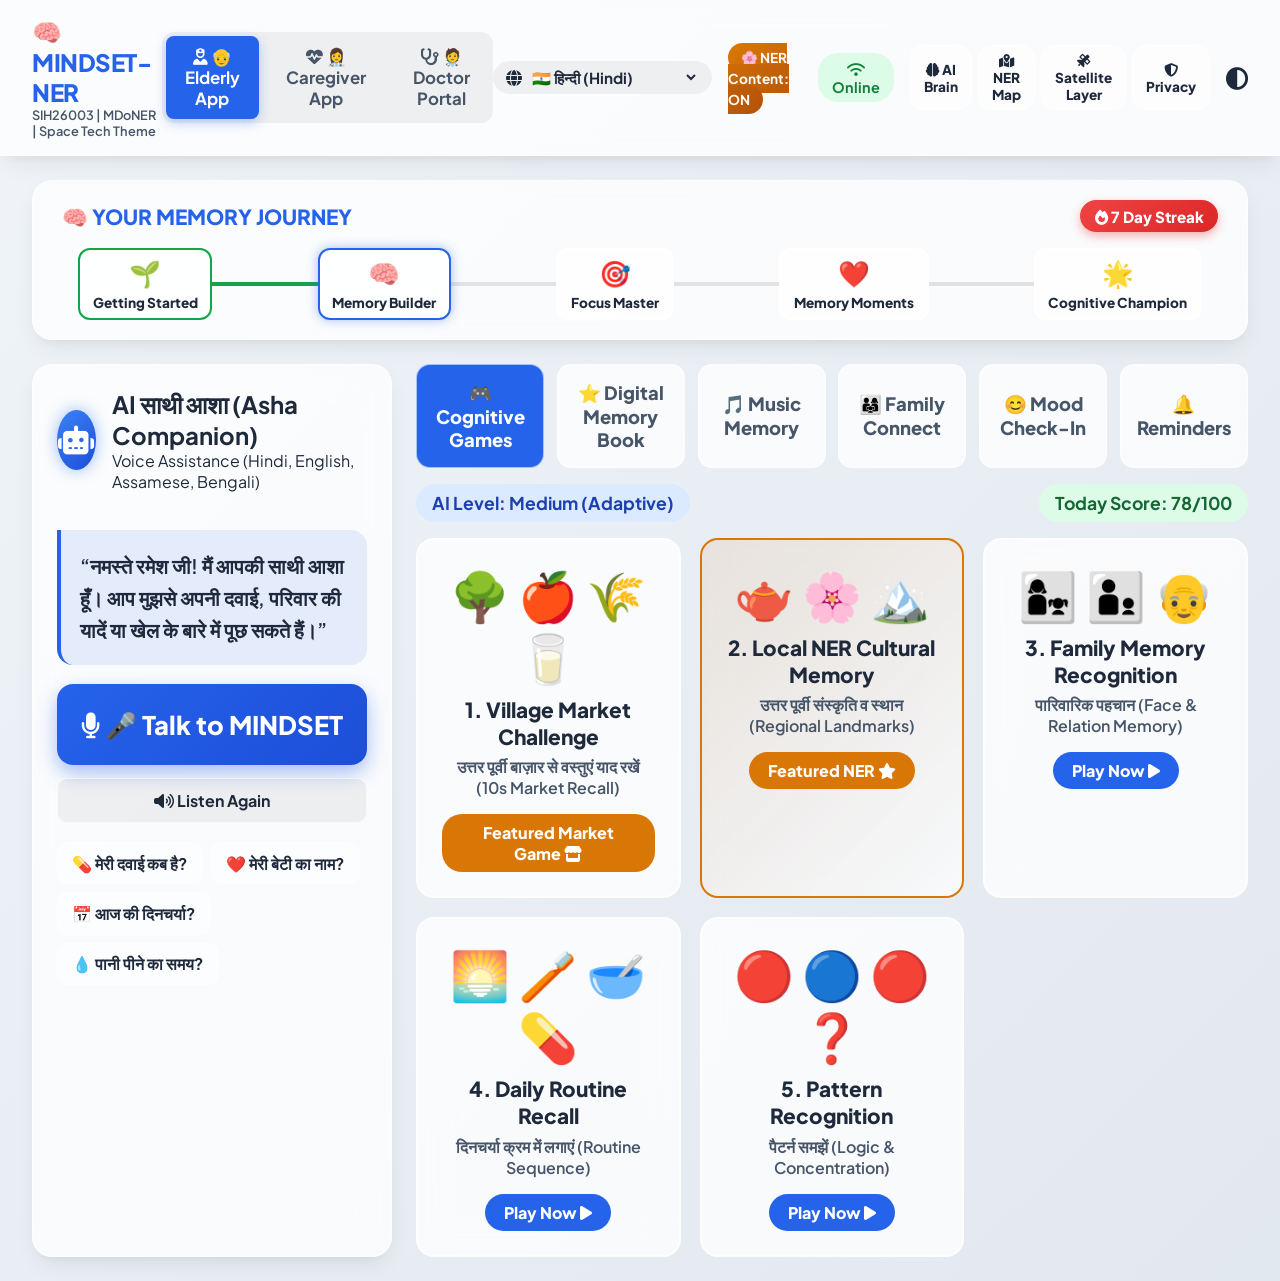
==== static/index.html @ 157782d8 "Initial commit for SIH project" ====
<!DOCTYPE html>
<html lang="hi">
<head>
    <meta charset="UTF-8">
    <meta name="viewport" content="width=device-width, initial-scale=1.0">
    <title>MINDSET-NER — AI Cognitive Gaming & Memory Assistance Platform</title>
    <meta name="description" content="AI-Based Cognitive Gaming and Memory Assistance Platform for Elderly Dementia Patients in North Eastern Region (SIH26003)">
    
    <!-- Google Fonts -->
    <link rel="preconnect" href="https://fonts.googleapis.com">
    <link rel="preconnect" href="https://fonts.gstatic.com" crossorigin>
    <link href="https://fonts.googleapis.com/css2?family=Outfit:wght@400;500;600;700;800&family=Plus+Jakarta+Sans:wght@400;500;600;700&display=swap" rel="stylesheet">
    
    <!-- FontAwesome / Icons -->
    <link rel="stylesheet" href="https://cdnjs.cloudflare.com/ajax/libs/font-awesome/6.4.0/css/all.min.css">
    
    <!-- Custom Style Sheet -->
    <link rel="stylesheet" href="style.css">
</head>
<body class="theme-light">
    <!-- Top Navigation Header -->
    <header class="app-header">
        <div class="logo-container">
            <div class="logo-badge">🧠 MINDSET-NER</div>
            <div class="subtitle">SIH26003 | MDoNER | Space Tech Theme</div>
        </div>

        <!-- Mode / Role Switcher -->
        <nav class="role-nav">
            <button class="nav-btn active" id="btn-role-elderly" onclick="switchRole('elderly')">
                <i class="fa-solid fa-user-nurse"></i> 👴 Elderly App
            </button>
            <button class="nav-btn" id="btn-role-caregiver" onclick="switchRole('caregiver')">
                <i class="fa-solid fa-heart-pulse"></i> 👩‍⚕️ Caregiver App
            </button>
            <button class="nav-btn" id="btn-role-doctor" onclick="switchRole('doctor')">
                <i class="fa-solid fa-stethoscope"></i> 🧑‍⚕️ Doctor Portal
            </button>
        </nav>

        <!-- Connectivity & Multilingual Controls -->
        <div class="header-actions">
            <!-- Multilingual Dropdown -->
            <div class="lang-selector-wrap" title="Choose Language / भाषा चुनें">
                <i class="fa-solid fa-globe"></i>
                <select id="lang-picker" onchange="changeLanguage(this.value)">
                    <option value="hi">🇮🇳 हिन्दी (Hindi)</option>
                    <option value="en">🇬🇧 English</option>
                    <option value="as">🇮🇳 অসমীয়া (Assamese)</option>
                    <option value="bn">🇮🇳 বাংলা (Bengali)</option>
                    <option value="mni">🇮🇳 Manipuri (Meitei)</option>
                    <option value="mzo">🇮🇳 Mizo</option>
                    <option value="kha">🇮🇳 Khasi</option>
                </select>
            </div>

            <div class="ner-toggle" onclick="toggleNerMode()" title="Toggle North Eastern Cultural Content">
                <span class="ner-badge" id="ner-badge">🌸 NER Content: ON</span>
            </div>
            
            <button class="offline-pill" id="offline-pill" onclick="openOfflineDrawer()">
                <i class="fa-solid fa-wifi"></i> <span id="network-text">Online</span>
            </button>

            <!-- Judging Quick Modals Bar -->
            <div class="judge-demo-bar">
                <button class="judge-btn" onclick="openModal('modal-ai-brain')" title="Inspect AI Decision Engine"><i class="fa-solid fa-brain"></i> AI Brain</button>
                <button class="judge-btn" onclick="openModal('modal-ner-map')" title="View North Eastern Region Impact Map"><i class="fa-solid fa-map-location-dot"></i> NER Map</button>
                <button class="judge-btn" onclick="openModal('modal-satellite')" title="Space Tech Satellite Connectivity Roadmap"><i class="fa-solid fa-satellite"></i> Satellite Layer</button>
                <button class="judge-btn" onclick="openModal('modal-privacy')" title="Privacy & Security Center"><i class="fa-solid fa-shield-halved"></i> Privacy</button>
            </div>

            <button class="theme-toggle-btn" onclick="toggleTheme()" title="Toggle Contrast / Dark Mode">
                <i class="fa-solid fa-circle-half-stroke"></i>
            </button>
        </div>
    </header>

    <!-- Main Container -->
    <main class="main-content">
        
        <!-- ========================================== -->
        <!-- 1. ELDERLY PATIENT APPLICATION INTERFACE   -->
        <!-- ========================================== -->
        <section id="view-elderly" class="app-view active">
            
            <!-- Cognitive Journey Map & Streak Ribbon -->
            <div class="glass-card journey-banner">
                <div class="journey-title-wrap">
                    <h3>🧠 YOUR MEMORY JOURNEY</h3>
                    <div class="streak-badge"><i class="fa-solid fa-fire"></i> <span id="streak-count">7 Day Streak</span></div>
                </div>
                <div class="journey-nodes">
                    <div class="j-node completed">
                        <span class="icon">🌱</span>
                        <span class="label">Getting Started</span>
                    </div>
                    <div class="j-line completed"></div>
                    <div class="j-node active">
                        <span class="icon">🧠</span>
                        <span class="label">Memory Builder</span>
                    </div>
                    <div class="j-line"></div>
                    <div class="j-node">
                        <span class="icon">🎯</span>
                        <span class="label">Focus Master</span>
                    </div>
                    <div class="j-line"></div>
                    <div class="j-node">
                        <span class="icon">❤️</span>
                        <span class="label">Memory Moments</span>
                    </div>
                    <div class="j-line"></div>
                    <div class="j-node">
                        <span class="icon">🌟</span>
                        <span class="label">Cognitive Champion</span>
                    </div>
                </div>
            </div>

            <div class="elderly-grid">
                
                <!-- Left Panel: AI Voice Companion 'Asha' -->
                <div class="glass-card voice-card">
                    <div class="card-header">
                        <div class="avatar-pulse">
                            <i class="fa-solid fa-robot"></i>
                        </div>
                        <div>
                            <h2 id="companion-name-title">AI साथी आशा (Asha Companion)</h2>
                            <p class="subtext">Voice Assistance (Hindi, English, Assamese, Bengali)</p>
                        </div>
                    </div>

                    <!-- Audio Visualizer Waves -->
                    <div class="audio-wave-box" id="audio-visualizer">
                        <span class="bar"></span><span class="bar"></span><span class="bar"></span><span class="bar"></span><span class="bar"></span>
                    </div>

                    <!-- Voice Response Bubble -->
                    <div class="speech-bubble" id="companion-speech-bubble">
                        <p id="speech-text">“नमस्ते रमेश जी! मैं आपकी साथी आशा हूँ। आप मुझसे अपनी दवाई, परिवार की यादें या खेल के बारे में पूछ सकते हैं।”</p>
                    </div>

                    <!-- Giant Mic & Speak Controls -->
                    <div class="voice-controls">
                        <button class="mic-btn pulse-glow giant-mic-btn" id="mic-trigger-btn" onclick="listenVoiceCommand()">
                            <i class="fa-solid fa-microphone"></i> 🎤 Talk to MINDSET
                        </button>
                        <button class="secondary-voice-btn" onclick="speakCurrentText()">
                            <i class="fa-solid fa-volume-high"></i> Listen Again
                        </button>
                    </div>

                    <!-- Quick Voice Suggestion Pills -->
                    <div class="quick-pills">
                        <button onclick="sendQuickQuery('मेरी दवाई कब है?')">💊 मेरी दवाई कब है?</button>
                        <button onclick="sendQuickQuery('मेरी बेटी का नाम क्या है?')">❤️ मेरी बेटी का नाम?</button>
                        <button onclick="sendQuickQuery('आज मुझे क्या करना है?')">📅 आज की दिनचर्या?</button>
                        <button onclick="sendQuickQuery('मुझे पानी कब पीना है?')">💧 पानी पीने का समय?</button>
                    </div>
                </div>

                <!-- Center Panel: Games, Memory Book, Music, Family & Reminders Tabs -->
                <div class="center-elderly-panel">
                    
                    <!-- Top Tab Switcher Bar -->
                    <div class="elderly-tab-bar">
                        <button class="tab-btn active" id="tab-games-btn" onclick="switchElderlyTab('games')">
                            🎮 Cognitive Games
                        </button>
                        <button class="tab-btn" id="tab-memorybook-btn" onclick="switchElderlyTab('memorybook')">
                            ⭐ Digital Memory Book
                        </button>
                        <button class="tab-btn" id="tab-music-btn" onclick="switchElderlyTab('music')">
                            🎵 Music Memory
                        </button>
                        <button class="tab-btn" id="tab-family-btn" onclick="switchElderlyTab('family')">
                            👨‍👩‍👧 Family Connect
                        </button>
                        <button class="tab-btn" id="tab-mood-btn" onclick="switchElderlyTab('mood')">
                            😊 Mood Check-In
                        </button>
                        <button class="tab-btn" id="tab-reminders-btn" onclick="switchElderlyTab('reminders')">
                            🔔 Reminders
                        </button>
                    </div>

                    <!-- TAB 1: COGNITIVE GAMES HUB -->
                    <div id="elderly-tab-games" class="tab-content active">
                        <div class="game-select-header">
                            <span class="difficulty-badge" id="current-diff-display">AI Level: Medium (Adaptive)</span>
                            <span class="score-badge" id="elderly-today-score">Today Score: 78/100</span>
                        </div>

                        <!-- Game Selection Cards Grid -->
                        <div class="games-grid" id="game-selector-grid">
                            
                            <div class="game-card village-card" onclick="startSelectedGame('market')">
                                <div class="game-icon">🌳 🍎 🌾 🥛</div>
                                <h3>1. Village Market Challenge</h3>
                                <p>उत्तर पूर्वी बाज़ार से वस्तुएं याद रखें (10s Market Recall)</p>
                                <span class="play-pill gold">Featured Market Game <i class="fa-solid fa-store"></i></span>
                            </div>

                            <div class="game-card ner-highlight" onclick="startSelectedGame('local_ner')">
                                <div class="game-icon">🫖 🌸 🏔️</div>
                                <h3>2. Local NER Cultural Memory</h3>
                                <p>उत्तर पूर्वी संस्कृति व स्थान (Regional Landmarks)</p>
                                <span class="play-pill gold">Featured NER <i class="fa-solid fa-star"></i></span>
                            </div>

                            <div class="game-card" onclick="startSelectedGame('family')">
                                <div class="game-icon">👩‍👧 👨‍👦 👴</div>
                                <h3>3. Family Memory Recognition</h3>
                                <p>पारिवारिक पहचान (Face & Relation Memory)</p>
                                <span class="play-pill">Play Now <i class="fa-solid fa-play"></i></span>
                            </div>

                            <div class="game-card" onclick="startSelectedGame('routine')">
                                <div class="game-icon">🌅 🪥 🥣 💊</div>
                                <h3>4. Daily Routine Recall</h3>
                                <p>दिनचर्या क्रम में लगाएं (Routine Sequence)</p>
                                <span class="play-pill">Play Now <i class="fa-solid fa-play"></i></span>
                            </div>

                            <div class="game-card" onclick="startSelectedGame('pattern')">
                                <div class="game-icon">🔴 🔵 🔴 ❓</div>
                                <h3>5. Pattern Recognition</h3>
                                <p>पैटर्न समझें (Logic & Concentration)</p>
                                <span class="play-pill">Play Now <i class="fa-solid fa-play"></i></span>
                            </div>

                        </div>

                        <!-- ACTIVE GAME PLAY ARENA -->
                        <div class="game-arena glass-card" id="active-game-arena" style="display:none;">
                            <div class="arena-top">
                                <button class="back-game-btn" onclick="exitGameArena()">← Choose Game</button>
                                <h2 id="game-title">Village Market Challenge</h2>
                                <div class="game-timer" id="game-timer-display">⏱️ 00:10</div>
                            </div>

                            <!-- Dynamic Game Stage Container -->
                            <div class="arena-stage" id="game-stage-container">
                                <!-- Dynamic HTML injected by JS -->
                            </div>

                            <!-- Visual AI Adaptation Decision Card -->
                            <div class="ai-adaptation-card" id="ai-adaptation-card" style="display:none;">
                                <div class="ai-card-title"><i class="fa-solid fa-brain"></i> AI Cognitive Decision Engine</div>
                                <div class="ai-card-grid">
                                    <div>
                                        <span class="lbl">Previous Accuracy</span>
                                        <strong id="ai-val-acc">92%</strong>
                                    </div>
                                    <div>
                                        <span class="lbl">Response Latency</span>
                                        <strong id="ai-val-speed">4.2s</strong>
                                    </div>
                                    <div class="ai-arrow">
                                        <i class="fa-solid fa-arrow-right"></i> AI Decision
                                    </div>
                                    <div>
                                        <span class="lbl">Next Challenge</span>
                                        <strong id="ai-val-next">Objects: 5 → 7 | EASY → MEDIUM</strong>
                                    </div>
                                </div>
                                <div class="ai-reason-text" id="ai-reason-text">Excellent recall! Difficulty increased to keep experience engaging.</div>
                            </div>
                        </div>
                    </div>

                    <!-- TAB 2: DIGITAL MEMORY BOOK ⭐ Signature Feature -->
                    <div id="elderly-tab-memorybook" class="tab-content" style="display:none;">
                        <div class="memory-book-container glass-card">
                            <div class="dmb-header">
                                <h2>📖 Digital Memory Book (डिजिटल मेमोरी बुक)</h2>
                                <p>Personal reminiscence profile generated with family photos, favorite places, and songs.</p>
                            </div>

                            <!-- Interactive AI Memory Q&A Prompt Activity Arena -->
                            <div class="dmb-qa-arena" id="dmb-qa-arena">
                                <div class="dmb-card-showcase" id="dmb-active-card">
                                    <!-- Injected dynamically by JS -->
                                </div>
                            </div>

                            <!-- Thumbnails Grid -->
                            <h3 style="margin: 1.5rem 0 1rem 0;">Browse Your Personal Memory Profile Cards:</h3>
                            <div class="dmb-grid" id="dmb-grid-container">
                                <!-- Injected by JS -->
                            </div>
                        </div>
                    </div>

                    <!-- TAB 3: MEMORY THROUGH MUSIC 🎵 -->
                    <div id="elderly-tab-music" class="tab-content" style="display:none;">
                        <div class="music-container glass-card">
                            <h2>🎵 Memory Through Music (संगीत से यादें)</h2>
                            <p class="subtext">Listen to familiar regional songs to stimulate emotional & cognitive reminiscence.</p>
                            
                            <div class="music-player-box" id="music-player-box">
                                <div class="music-icon-pulse"><i class="fa-solid fa-music"></i></div>
                                <h3 id="music-track-title">Assamese Folk Bihu Flute</h3>
                                <p id="music-track-region">Assam Traditional</p>
                                
                                <audio id="reminiscence-audio" controls style="width: 100%; margin: 1rem 0;"></audio>
                                
                                <div class="music-prompt-card" id="music-prompt-card">
                                    <h4 id="music-prompt-question">“क्या आपको यह संगीत याद है?” (Do you remember this song?)</h4>
                                    <div class="music-btn-row">
                                        <button class="btn-music-ans" onclick="respondMusicMemory('yes')">😊 हां, याद है! (Yes, I Remember)</button>
                                        <button class="btn-music-ans" onclick="respondMusicMemory('listen_again')">🔁 फिर से सुनें (Listen Again)</button>
                                    </div>
                                </div>
                            </div>
                        </div>
                    </div>

                    <!-- TAB 4: FAMILY CONNECT 👨‍👩‍👧 -->
                    <div id="elderly-tab-family" class="tab-content" style="display:none;">
                        <div class="family-connect-container glass-card">
                            <h2>❤️ Family Connect (पारिवारिक जुड़ाव)</h2>
                            <p class="subtext">Messages and photos sent by your children and loved ones.</p>
                            
                            <div class="family-feed" id="family-feed-list">
                                <!-- Injected by JS -->
                            </div>
                        </div>
                    </div>

                    <!-- TAB 5: DAILY MOOD CHECK-IN 😊 -->
                    <div id="elderly-tab-mood" class="tab-content" style="display:none;">
                        <div class="mood-container glass-card">
                            <h2>😊 How are you feeling today? (आज आप कैसा महसूस कर रहे हैं?)</h2>
                            <p class="subtext">Daily well-being tracking for family and caregiver awareness.</p>
                            
                            <div class="emoji-buttons-grid">
                                <button class="emoji-btn" onclick="submitMoodCheckIn('good', '😊 Good / Happy')">
                                    <span class="e-icon">😊</span>
                                    <span class="e-label">Good</span>
                                </button>
                                <button class="emoji-btn" onclick="submitMoodCheckIn('okay', '😐 Okay / Normal')">
                                    <span class="e-icon">😐</span>
                                    <span class="e-label">Okay</span>
                                </button>
                                <button class="emoji-btn" onclick="submitMoodCheckIn('sad', '😔 Sad / Low')">
                                    <span class="e-icon">😔</span>
                                    <span class="e-label">Sad</span>
                                </button>
                                <button class="emoji-btn" onclick="submitMoodCheckIn('angry', '😡 Restless')">
                                    <span class="e-icon">😡</span>
                                    <span class="e-label">Restless</span>
                                </button>
                                <button class="emoji-btn" onclick="submitMoodCheckIn('tired', '😴 Tired / Sleepy')">
                                    <span class="e-icon">😴</span>
                                    <span class="e-label">Tired</span>
                                </button>
                            </div>

                            <div class="mood-feedback-box" id="mood-feedback-box" style="display:none;">
                                <p id="mood-feedback-text">Thank you! Your mood update has been recorded for your caregiver.</p>
                            </div>
                        </div>
                    </div>

                    <!-- TAB 6: REMINDERS LIST -->
                    <div id="elderly-tab-reminders" class="tab-content" style="display:none;">
                        <div class="reminders-container glass-card">
                            <h2>💊 आज के रिमाइंडर (Today's Reminders)</h2>
                            <div class="reminders-list" id="elderly-reminders-list">
                                <!-- Injected by JS -->
                            </div>
                        </div>
                    </div>

                </div>
            </div>
        </section>

        <!-- ========================================== -->
        <!-- 2. CAREGIVER DASHBOARD INTERFACE           -->
        <!-- ========================================== -->
        <section id="view-caregiver" class="app-view">
            <div class="dashboard-header glass-card">
                <div class="patient-profile-strip">
                    <img src="https://images.unsplash.com/photo-1544005313-94ddf0286df2?w=100" alt="Patient Avatar" class="profile-thumb">
                    <div>
                        <h2>Patient: Ramesh Sharma (Age: 74)</h2>
                        <p>Caregiver: Ananya Sharma (Daughter) | Primary ID: #p001</p>
                    </div>
                </div>
                <div class="overall-score-box">
                    <div class="score-circle" id="cg-overall-score-circle">78%</div>
                    <div>
                        <div class="score-label">Cognitive Engagement Score</div>
                        <div class="score-subtext">Non-diagnostic activity metric</div>
                    </div>
                </div>
            </div>

            <!-- Caregiver Daily Briefing (⭐ Signature Feature) -->
            <div class="glass-card briefing-card" id="caregiver-daily-briefing-card">
                <div class="briefing-header">
                    <i class="fa-solid fa-sun briefing-sun-icon"></i>
                    <div>
                        <h3>GOOD MORNING, ANANYA</h3>
                        <p class="subtext">👴 Ramesh — Today's AI Summary Briefing</p>
                    </div>
                </div>
                <div class="briefing-stats-row">
                    <div class="b-stat">
                        <span class="lbl">Cognitive Engagement</span>
                        <strong id="b-eng">78%</strong>
                    </div>
                    <div class="b-stat">
                        <span class="lbl">Games Completed</span>
                        <strong>3/3</strong>
                    </div>
                    <div class="b-stat">
                        <span class="lbl">Medication</span>
                        <strong id="b-med">2/3 Done</strong>
                    </div>
                    <div class="b-stat">
                        <span class="lbl">Hydration</span>
                        <strong>4/6 Glasses</strong>
                    </div>
                    <div class="b-stat">
                        <span class="lbl">Mood</span>
                        <strong id="b-mood">😊 Positive</strong>
                    </div>
                </div>
                <div class="briefing-alert-line warning" id="b-alert-line">
                    ⚠️ Attention performance was lower than the 7-day average.
                </div>
                <div class="briefing-rec-box">
                    <strong>AI Recommended:</strong> <span id="b-rec-text">Spend 10 minutes doing a personalized memory activity or Memory Through Music session today.</span>
                </div>
            </div>

            <!-- Caregiver Dashboard Grid -->
            <div class="caregiver-grid">
                
                <!-- Domain Breakdown Scores -->
                <div class="glass-card domain-card">
                    <h3>🧠 Cognitive Domain Metrics</h3>
                    <div class="metric-row">
                        <span>Memory Recall</span>
                        <div class="bar-wrap"><div class="bar-fill" id="bar-memory" style="width: 82%;"></div></div>
                        <strong id="val-memory">82%</strong>
                    </div>
                    <div class="metric-row">
                        <span>Attention & Concentration</span>
                        <div class="bar-wrap"><div class="bar-fill" id="bar-attention" style="width: 74%;"></div></div>
                        <strong id="val-attention">74%</strong>
                    </div>
                    <div class="metric-row">
                        <span>Pattern Recognition</span>
                        <div class="bar-wrap"><div class="bar-fill" id="bar-pattern" style="width: 89%;"></div></div>
                        <strong id="val-pattern">89%</strong>
                    </div>
                    <div class="metric-row">
                        <span>Daily Routine Recall</span>
                        <div class="bar-wrap"><div class="bar-fill" id="bar-routine" style="width: 71%;"></div></div>
                        <strong id="val-routine">71%</strong>
                    </div>
                </div>

                <!-- 14-Day Performance Trend Chart -->
                <div class="glass-card chart-card">
                    <h3>📈 14-Day Engagement Trend</h3>
                    <div class="svg-chart-box">
                        <svg viewBox="0 0 500 180" class="trend-svg" id="trend-chart-svg">
                            <line x1="40" y1="20" x2="480" y2="20" stroke="rgba(255,255,255,0.1)"/>
                            <line x1="40" y1="70" x2="480" y2="70" stroke="rgba(255,255,255,0.1)"/>
                            <line x1="40" y1="120" x2="480" y2="120" stroke="rgba(255,255,255,0.1)"/>
                            <polyline fill="none" stroke="#3b82f6" stroke-width="4" points="
                                50,70 80,65 110,68 140,55 170,60 200,50 230,58 260,72 290,75 320,80 350,78 380,85 410,82 440,78
                            "/>
                            <circle cx="50" cy="70" r="5" fill="#60a5fa"/>
                            <circle cx="200" cy="50" r="5" fill="#60a5fa"/>
                            <circle cx="440" cy="78" r="7" fill="#f43f5e"/>
                        </svg>
                    </div>
                    <p class="subtext center-text">Monitored continuously by MINDSET-NER Trend AI</p>
                </div>

                <!-- Care Circle Multi-Role System -->
                <div class="glass-card manager-card">
                    <h3>🧑‍🤝‍🧑 Care Circle Authorization</h3>
                    <div class="care-circle-grid">
                        <div class="role-chip active">
                            <strong>Ananya (Daughter)</strong>
                            <span>Primary Caregiver</span>
                        </div>
                        <div class="role-chip">
                            <strong>Rahul (Son)</strong>
                            <span>Family Member</span>
                        </div>
                        <div class="role-chip">
                            <strong>Dr. Phukan</strong>
                            <span>Neurologist</span>
                        </div>
                    </div>
                </div>

                <!-- Add Memory Book Item -->
                <div class="glass-card manager-card">
                    <h3>📖 Add Digital Memory Book Card</h3>
                    <form id="add-dmb-form" onsubmit="handleCreateMemoryBook(event)">
                        <div class="form-group">
                            <label>Category</label>
                            <select id="dmb-category">
                                <option value="family">Family Member</option>
                                <option value="place">Familiar Place / Home</option>
                                <option value="food">Favorite Food</option>
                                <option value="song">Favorite Song</option>
                            </select>
                        </div>
                        <div class="form-group">
                            <label>Title / Name</label>
                            <input type="text" id="dmb-title" placeholder="e.g. Daughter Ananya" required>
                        </div>
                        <div class="form-group">
                            <label>Relationship / Detail</label>
                            <input type="text" id="dmb-rel" placeholder="e.g. Daughter / Guwahati Home" required>
                        </div>
                        <div class="form-group">
                            <label>Photo URL (Optional)</label>
                            <input type="url" id="dmb-url" placeholder="https://...">
                        </div>
                        <button type="submit" class="submit-btn gold-btn"><i class="fa-solid fa-plus"></i> Add Memory Book Card</button>
                    </form>
                </div>

            </div>
        </section>

        <!-- ========================================== -->
        <!-- 3. DOCTOR / HEALTHCARE WORKER PORTAL       -->
        <!-- ========================================== -->
        <section id="view-doctor" class="app-view">
            <div class="glass-card doc-card">
                <div class="doc-header">
                    <div>
                        <h2>🧑‍⚕️ Clinical Longitudinal Report — Patient #p001</h2>
                        <p>Attending Neurologist: Dr. Phukan | MDoNER Tele-Health Protocol</p>
                    </div>
                    <button class="export-btn" onclick="exportClinicalReport()">
                        <i class="fa-solid fa-file-pdf"></i> Export Clinical Report (JSON/PDF)
                    </button>
                </div>

                <div class="doc-summary-grid">
                    <div class="stat-box">
                        <div class="num">24</div>
                        <div class="label">Total Sessions Played</div>
                    </div>
                    <div class="stat-box">
                        <div class="num">82.5%</div>
                        <div class="label">Average Accuracy</div>
                    </div>
                    <div class="stat-box">
                        <div class="num">5.8s</div>
                        <div class="label">Mean Response Latency</div>
                    </div>
                    <div class="stat-box">
                        <div class="num">Medium</div>
                        <div class="label">Current AI Difficulty</div>
                    </div>
                </div>

                <div class="doc-logs-table-wrap">
                    <h3>Recent Game Session Audit Logs</h3>
                    <table class="doc-table">
                        <thead>
                            <tr>
                                <th>Timestamp</th>
                                <th>Game Module</th>
                                <th>Accuracy</th>
                                <th>Latency</th>
                                <th>Difficulty</th>
                                <th>AI Adaptation Outcome</th>
                            </tr>
                        </thead>
                        <tbody id="doctor-session-logs">
                            <tr>
                                <td>Today 11:05 AM</td>
                                <td>Village Market Challenge</td>
                                <td>95%</td>
                                <td>4.0s</td>
                                <td>Medium</td>
                                <td><span class="status-badge success">Upgraded to Hard</span></td>
                            </tr>
                            <tr>
                                <td>Today 11:00 AM</td>
                                <td>Local NER Memory</td>
                                <td>95%</td>
                                <td>3.8s</td>
                                <td>Easy</td>
                                <td><span class="status-badge success">Upgraded to Medium</span></td>
                            </tr>
                        </tbody>
                    </table>
                </div>
            </div>
        </section>

    </main>

    <!-- ========================================== -->
    <!-- JUDGING & DEMO INSPECTION MODALS           -->
    <!-- ========================================== -->

    <!-- Modal 1: AI Brain Inspection Screen -->
    <div class="modal-backdrop" id="modal-ai-brain">
        <div class="modal-card">
            <div class="modal-header">
                <h3>🧠 AI Cognitive Engine — Real-Time Inference Vector</h3>
                <button class="modal-close" onclick="closeModal('modal-ai-brain')">×</button>
            </div>
            <div class="modal-body">
                <div class="ai-brain-box">
                    <h4>ANALYZING USER PERFORMANCE...</h4>
                    <ul class="ai-checklist">
                        <li><i class="fa-solid fa-check text-green"></i> Accuracy: <strong>92.5%</strong></li>
                        <li><i class="fa-solid fa-check text-green"></i> Response Time: <strong>4.2 sec</strong></li>
                        <li><i class="fa-solid fa-check text-green"></i> Mistake Pattern: <strong>0 Mistakes</strong></li>
                        <li><i class="fa-solid fa-check text-green"></i> Game History: <strong>24 Sessions Evaluated</strong></li>
                    </ul>
                    
                    <div class="ai-decision-box">
                        <h5>AI CLASSIFICATION OUTCOME</h5>
                        <div class="dec-row"><span>Target Difficulty:</span> <strong>MEDIUM → HARD</strong></div>
                        <div class="dec-row"><span>Recommended Module:</span> <strong>VILLAGE_MARKET_CHALLENGE</strong></div>
                        <div class="dec-row"><span>Objects Count:</span> <strong>6 Items</strong></div>
                        <div class="dec-row"><span>Time Limit:</span> <strong>8.0 Sec</strong></div>
                    </div>
                </div>
            </div>
        </div>
    </div>

    <!-- Modal 2: NER Regional Impact Map -->
    <div class="modal-backdrop" id="modal-ner-map">
        <div class="modal-card">
            <div class="modal-header">
                <h3>🗺️ North Eastern Region (NER) Impact Map</h3>
                <button class="modal-close" onclick="closeModal('modal-ner-map')">×</button>
            </div>
            <div class="modal-body">
                <p>Offline-First Tele-Health Coverage for Remote Communities in 8 NER States:</p>
                <div class="ner-states-grid">
                    <div class="state-chip">Assam 🟢 Online</div>
                    <div class="state-chip">Arunachal Pradesh 🟢 Offline-Synced</div>
                    <div class="state-chip">Manipur 🟢 Online</div>
                    <div class="state-chip">Meghalaya 🟢 Offline-Synced</div>
                    <div class="state-chip">Mizoram 🟢 Online</div>
                    <div class="state-chip">Nagaland 🟢 Offline-Synced</div>
                    <div class="state-chip">Tripura 🟢 Online</div>
                    <div class="state-chip">Sikkim 🟢 Online</div>
                </div>
            </div>
        </div>
    </div>

    <!-- Modal 3: Satellite Connectivity Architecture Roadmap (Space Tech Theme) -->
    <div class="modal-backdrop" id="modal-satellite">
        <div class="modal-card">
            <div class="modal-header">
                <h3>🛰️ Space Tech Integration Roadmap (Future Satellite Layer)</h3>
                <button class="modal-close" onclick="closeModal('modal-satellite')">×</button>
            </div>
            <div class="modal-body">
                <div class="sat-flow">
                    <div class="sat-step">Remote Hill Village</div>
                    <div class="sat-arrow">↓</div>
                    <div class="sat-step">Offline MINDSET App</div>
                    <div class="sat-arrow">↓</div>
                    <div class="sat-step">Local Data Storage (SQLite)</div>
                    <div class="sat-arrow">↓</div>
                    <div class="sat-step gold">Satellite / NavIC Connectivity (Future Integration)</div>
                    <div class="sat-arrow">↓</div>
                    <div class="sat-step">Central Health Network</div>
                </div>
            </div>
        </div>
    </div>

    <!-- Modal 4: Privacy & Security Center -->
    <div class="modal-backdrop" id="modal-privacy">
        <div class="modal-card">
            <div class="modal-header">
                <h3>🔐 PRIVACY CENTER</h3>
                <button class="modal-close" onclick="closeModal('modal-privacy')">×</button>
            </div>
            <div class="modal-body">
                <ul class="privacy-list">
                    <li><span>Personal Memory Data</span> <strong class="text-green">✓ Encrypted</strong></li>
                    <li><span>Family Photographs</span> <strong class="text-green">✓ Protected</strong></li>
                    <li><span>Caregiver Access</span> <strong class="text-green">✓ Authorized</strong></li>
                    <li><span>Cloud Sync Security</span> <strong class="text-green">✓ TLS 1.3</strong></li>
                    <li><span>External Data Sharing</span> <strong class="text-red">OFF</strong></li>
                </ul>
            </div>
        </div>
    </div>

    <!-- Modal 5: Offline Drawer Simulator -->
    <div class="modal-backdrop" id="modal-offline-drawer">
        <div class="modal-card">
            <div class="modal-header">
                <h3>📶 Offline Mode Status & Synchronization</h3>
                <button class="modal-close" onclick="closeModal('modal-offline-drawer')">×</button>
            </div>
            <div class="modal-body">
                <div class="offline-status-box">
                    <h4 id="off-drawer-status-title">🟢 Current Status: ONLINE</h4>
                    <div class="checklist">
                        <div>Cognitive Games <strong class="text-green">✓ Available Offline</strong></div>
                        <div>Reminders & Alerts <strong class="text-green">✓ Available Offline</strong></div>
                        <div>Voice Companion <strong class="text-green">✓ Local Heuristic Engine</strong></div>
                        <div>Local DB Storage <strong class="text-green">✓ Active</strong></div>
                    </div>

                    <div class="sync-queue-info">
                        <span>Pending Sync Queue:</span> <strong id="off-queue-count">0 records</strong>
                    </div>

                    <div class="sync-progress-bar-wrap" id="sync-progress-wrap" style="display:none;">
                        <div class="sync-label">☁ Syncing with Cloud...</div>
                        <div class="progress-track"><div class="progress-fill" id="sync-progress-fill" style="width:0%;"></div></div>
                    </div>

                    <button class="toggle-net-btn" onclick="toggleOfflineMode()">
                        Toggle Internet Connection (Simulate Offline/Online)
                    </button>
                </div>
            </div>
        </div>
    </div>

    <!-- App JS Engine -->
    <script src="app.js"></script>
</body>
</html>
---- static/style.css ----
:root {
    --bg-gradient: linear-gradient(135deg, #f0f4f8 0%, #e2e8f0 100%);
    --card-bg: rgba(255, 255, 255, 0.75);
    --card-border: rgba(255, 255, 255, 0.6);
    --text-primary: #1e293b;
    --text-secondary: #475569;
    --accent-blue: #2563eb;
    --accent-blue-hover: #1d4ed8;
    --accent-gold: #d97706;
    --accent-green: #16a34a;
    --accent-red: #dc2626;
    --shadow-lg: 0 10px 25px -5px rgba(0, 0, 0, 0.08), 0 8px 10px -6px rgba(0, 0, 0, 0.05);
    --glass-blur: blur(16px);
    --radius-lg: 20px;
    --radius-md: 12px;
}

body.theme-dark {
    --bg-gradient: linear-gradient(135deg, #0f172a 0%, #1e293b 100%);
    --card-bg: rgba(30, 41, 59, 0.75);
    --card-border: rgba(255, 255, 255, 0.1);
    --text-primary: #f8fafc;
    --text-secondary: #cbd5e1;
    --accent-blue: #60a5fa;
    --accent-blue-hover: #3b82f6;
    --shadow-lg: 0 10px 25px -5px rgba(0, 0, 0, 0.5);
}

* {
    box-sizing: border-box;
    margin: 0;
    padding: 0;
    font-family: 'Plus Jakarta Sans', 'Outfit', sans-serif;
}

body {
    background: var(--bg-gradient);
    color: var(--text-primary);
    min-height: 100vh;
    display: flex;
    flex-direction: column;
    transition: background 0.3s ease;
}

/* Header */
.app-header {
    display: flex;
    justify-content: space-between;
    align-items: center;
    padding: 1rem 2rem;
    background: var(--card-bg);
    backdrop-filter: var(--glass-blur);
    border-bottom: 1px solid var(--card-border);
    box-shadow: var(--shadow-lg);
    position: sticky;
    top: 0;
    z-index: 100;
}

.logo-container .logo-badge {
    font-size: 1.5rem;
    font-weight: 800;
    color: var(--accent-blue);
    letter-spacing: -0.5px;
}

.logo-container .subtitle {
    font-size: 0.8rem;
    color: var(--text-secondary);
    font-weight: 600;
}

.role-nav {
    display: flex;
    gap: 0.5rem;
    background: rgba(0, 0, 0, 0.05);
    padding: 4px;
    border-radius: 12px;
}

.nav-btn {
    padding: 0.6rem 1.2rem;
    font-size: 1.05rem;
    font-weight: 700;
    border: none;
    background: transparent;
    color: var(--text-secondary);
    cursor: pointer;
    border-radius: 8px;
    transition: all 0.2s ease;
}

.nav-btn.active {
    background: var(--accent-blue);
    color: #ffffff;
    box-shadow: 0 4px 12px rgba(37, 99, 235, 0.3);
}

.header-actions {
    display: flex;
    align-items: center;
    gap: 1rem;
}

.ner-badge {
    background: linear-gradient(135deg, #d97706, #b45309);
    color: white;
    padding: 0.4rem 0.8rem;
    border-radius: 20px;
    font-weight: 700;
    font-size: 0.85rem;
    cursor: pointer;
}

.offline-pill {
    padding: 0.4rem 0.9rem;
    border-radius: 20px;
    font-weight: 700;
    font-size: 0.9rem;
    border: none;
    cursor: pointer;
    background: #dcfce7;
    color: #15803d;
}

.offline-pill.offline {
    background: #fee2e2;
    color: #b91c1c;
}

.theme-toggle-btn {
    background: transparent;
    border: none;
    font-size: 1.4rem;
    color: var(--text-primary);
    cursor: pointer;
}

/* Main Views */
.main-content {
    flex: 1;
    padding: 1.5rem 2rem;
}

.app-view {
    display: none;
}

.app-view.active {
    display: block;
}

/* Glass Card */
.glass-card {
    background: var(--card-bg);
    backdrop-filter: var(--glass-blur);
    border: 1px solid var(--card-border);
    border-radius: var(--radius-lg);
    padding: 1.5rem;
    box-shadow: var(--shadow-lg);
}

/* Elderly Layout Grid */
.elderly-grid {
    display: grid;
    grid-template-columns: 360px 1fr;
    gap: 1.5rem;
}

/* Voice Card */
.voice-card {
    display: flex;
    flex-direction: column;
    gap: 1.2rem;
}

.card-header {
    display: flex;
    align-items: center;
    gap: 1rem;
}

.avatar-pulse {
    width: 60px;
    height: 60px;
    border-radius: 50%;
    background: linear-gradient(135deg, #3b82f6, #1d4ed8);
    display: flex;
    align-items: center;
    justify-content: center;
    font-size: 1.8rem;
    color: white;
    box-shadow: 0 0 15px rgba(59, 130, 246, 0.5);
}

.speech-bubble {
    background: rgba(37, 99, 235, 0.1);
    border-left: 4px solid var(--accent-blue);
    padding: 1.2rem;
    border-radius: 0 16px 16px 16px;
    font-size: 1.25rem;
    line-height: 1.6;
    font-weight: 600;
}

.voice-controls {
    display: flex;
    flex-direction: column;
    gap: 0.8rem;
}

.mic-btn {
    width: 100%;
    padding: 1.2rem;
    font-size: 1.4rem;
    font-weight: 800;
    background: linear-gradient(135deg, #2563eb, #1d4ed8);
    color: white;
    border: none;
    border-radius: 16px;
    cursor: pointer;
    box-shadow: 0 8px 20px rgba(37, 99, 235, 0.4);
    transition: transform 0.2s;
}

.mic-btn:hover {
    transform: scale(1.02);
}

.secondary-voice-btn {
    padding: 0.7rem;
    font-size: 1rem;
    font-weight: 700;
    background: rgba(0,0,0,0.05);
    border: 1px solid var(--card-border);
    border-radius: 10px;
    color: var(--text-primary);
    cursor: pointer;
}

.quick-pills {
    display: flex;
    flex-wrap: wrap;
    gap: 0.5rem;
}

.quick-pills button {
    padding: 0.6rem 0.9rem;
    font-size: 1rem;
    font-weight: 700;
    border: 1px solid var(--card-border);
    border-radius: 12px;
    background: rgba(255,255,255,0.4);
    color: var(--text-primary);
    cursor: pointer;
}

.quick-pills button:hover {
    background: var(--accent-blue);
    color: white;
}

/* Elderly Center Panel */
.center-elderly-panel {
    display: flex;
    flex-direction: column;
    gap: 1rem;
}

.elderly-tab-bar {
    display: flex;
    gap: 0.8rem;
}

.tab-btn {
    flex: 1;
    padding: 1rem;
    font-size: 1.15rem;
    font-weight: 800;
    border: none;
    border-radius: 14px;
    background: var(--card-bg);
    color: var(--text-secondary);
    cursor: pointer;
    border: 1px solid var(--card-border);
}

.tab-btn.active {
    background: var(--accent-blue);
    color: white;
}

.game-select-header {
    display: flex;
    justify-content: space-between;
    margin-bottom: 1rem;
}

.difficulty-badge {
    background: #dbeafe;
    color: #1e40af;
    padding: 0.5rem 1rem;
    border-radius: 20px;
    font-size: 1.1rem;
    font-weight: 700;
}

.score-badge {
    background: #dcfce7;
    color: #166534;
    padding: 0.5rem 1rem;
    border-radius: 20px;
    font-size: 1.1rem;
    font-weight: 700;
}

.games-grid {
    display: grid;
    grid-template-columns: repeat(auto-fit, minmax(220px, 1fr));
    gap: 1.2rem;
}

.game-card {
    background: var(--card-bg);
    backdrop-filter: var(--glass-blur);
    border: 2px solid var(--card-border);
    border-radius: 18px;
    padding: 1.5rem;
    text-align: center;
    cursor: pointer;
    transition: all 0.2s ease;
}

.game-card:hover {
    transform: translateY(-4px);
    border-color: var(--accent-blue);
    box-shadow: var(--shadow-lg);
}

.game-card.ner-highlight {
    border-color: var(--accent-gold);
    background: linear-gradient(135deg, rgba(217, 119, 6, 0.1), rgba(255, 255, 255, 0.7));
}

.game-icon {
    font-size: 3rem;
    margin-bottom: 0.5rem;
}

.game-card h3 {
    font-size: 1.3rem;
    font-weight: 800;
    margin-bottom: 0.4rem;
}

.game-card p {
    font-size: 1rem;
    color: var(--text-secondary);
    margin-bottom: 1rem;
    font-weight: 600;
}

.play-pill {
    display: inline-block;
    padding: 0.5rem 1.2rem;
    background: var(--accent-blue);
    color: white;
    border-radius: 20px;
    font-weight: 800;
    font-size: 1rem;
}

.play-pill.gold {
    background: var(--accent-gold);
}

/* Game Arena */
.game-arena {
    display: flex;
    flex-direction: column;
    gap: 1.5rem;
}

.arena-top {
    display: flex;
    justify-content: space-between;
    align-items: center;
}

.back-game-btn {
    padding: 0.6rem 1.2rem;
    font-size: 1.1rem;
    font-weight: 700;
    background: rgba(0,0,0,0.08);
    border: none;
    border-radius: 10px;
    cursor: pointer;
}

.game-timer {
    font-size: 1.4rem;
    font-weight: 800;
    color: var(--accent-red);
}

.arena-stage {
    background: rgba(255,255,255,0.5);
    border-radius: 16px;
    padding: 2rem;
    min-height: 280px;
    display: flex;
    flex-direction: column;
    align-items: center;
    justify-content: center;
}

.ai-feedback-banner {
    background: #eff6ff;
    border: 1px solid #bfdbfe;
    color: #1e40af;
    padding: 1rem;
    border-radius: 12px;
    font-size: 1.15rem;
    font-weight: 700;
    display: flex;
    align-items: center;
    gap: 0.8rem;
}

/* Objects Grid in Stage */
.stage-objects-row {
    display: flex;
    gap: 1.5rem;
    font-size: 4rem;
    margin: 1.5rem 0;
}

.option-buttons-row {
    display: flex;
    flex-wrap: wrap;
    gap: 1rem;
    justify-content: center;
}

.option-btn {
    padding: 1rem 1.8rem;
    font-size: 1.5rem;
    font-weight: 800;
    border: 2px solid var(--accent-blue);
    border-radius: 16px;
    background: white;
    color: var(--text-primary);
    cursor: pointer;
}

.option-btn:hover {
    background: var(--accent-blue);
    color: white;
}

/* Caregiver Dashboard */
.dashboard-header {
    display: flex;
    justify-content: space-between;
    align-items: center;
    margin-bottom: 1.5rem;
}

.patient-profile-strip {
    display: flex;
    align-items: center;
    gap: 1.2rem;
}

.profile-thumb {
    width: 70px;
    height: 70px;
    border-radius: 50%;
    object-fit: cover;
}

.score-circle {
    width: 80px;
    height: 80px;
    border-radius: 50%;
    background: linear-gradient(135deg, #10b981, #059669);
    color: white;
    font-size: 1.8rem;
    font-weight: 800;
    display: flex;
    align-items: center;
    justify-content: center;
    box-shadow: 0 4px 15px rgba(16, 185, 129, 0.4);
}

.alert-card {
    background: #fff1f2;
    border: 2px solid #fecdd3;
    border-radius: 16px;
    padding: 1.2rem 1.5rem;
    margin-bottom: 1.5rem;
    display: flex;
    gap: 1.2rem;
    align-items: flex-start;
}

.alert-icon {
    font-size: 2.2rem;
}

.alert-content h3 {
    color: #9f1239;
    font-size: 1.2rem;
    margin-bottom: 0.3rem;
}

.alert-content p {
    color: #be123c;
    font-size: 1.05rem;
    font-weight: 600;

}

.alert-action {
    margin-top: 0.5rem;
    font-weight: 700;
    color: #881337;
}

.caregiver-grid {
    display: grid;
    grid-template-columns: repeat(2, 1fr);
    gap: 1.5rem;
}

.metric-row {
    display: flex;
    align-items: center;
    gap: 1rem;
    margin: 1rem 0;
    font-size: 1.1rem;
    font-weight: 700;
}

.metric-row span {
    width: 200px;
}

.bar-wrap {
    flex: 1;
    height: 14px;
    background: rgba(0,0,0,0.1);
    border-radius: 7px;
    overflow: hidden;
}

.bar-fill {
    height: 100%;
    background: linear-gradient(90deg, #3b82f6, #1d4ed8);
    border-radius: 7px;
}

.svg-chart-box {
    margin-top: 1rem;
}

.form-group {
    margin-bottom: 1rem;
}

.form-group label {
    display: block;
    font-weight: 700;
    margin-bottom: 0.4rem;
}

.form-group input, .form-group select {
    width: 100%;
    padding: 0.8rem;
    font-size: 1.05rem;
    border-radius: 10px;
    border: 1px solid var(--card-border);
    background: rgba(255,255,255,0.6);
}

.submit-btn {
    width: 100%;
    padding: 0.9rem;
    font-size: 1.1rem;
    font-weight: 800;
    background: var(--accent-blue);
    color: white;
    border: none;
    border-radius: 12px;
    cursor: pointer;
}

.gold-btn {
    background: var(--accent-gold);
}

/* Doctor View */
.doc-card {
    display: flex;
    flex-direction: column;
    gap: 1.5rem;
}

.doc-header {
    display: flex;
    justify-content: space-between;
    align-items: center;
}

.export-btn {
    padding: 0.8rem 1.4rem;
    font-size: 1.1rem;
    font-weight: 800;
    background: var(--accent-green);
    color: white;
    border: none;
    border-radius: 12px;
    cursor: pointer;
}

.doc-summary-grid {
    display: grid;
    grid-template-columns: repeat(4, 1fr);
    gap: 1rem;
}

.stat-box {
    background: rgba(255,255,255,0.5);
    padding: 1.2rem;
    border-radius: 14px;
    text-align: center;
}

.stat-box .num {
    font-size: 2rem;
    font-weight: 800;
    color: var(--accent-blue);
}

.stat-box .label {
    font-size: 0.95rem;
    font-weight: 700;
    color: var(--text-secondary);
}

.doc-table {
    width: 100%;
    border-collapse: collapse;
    margin-top: 1rem;
}

.doc-table th, .doc-table td {
    padding: 1rem;
    text-align: left;
    border-bottom: 1px solid rgba(0,0,0,0.1);
    font-size: 1.05rem;
}

.status-badge {
    padding: 0.3rem 0.7rem;
    border-radius: 12px;
    font-size: 0.9rem;
    font-weight: 800;
}

.status-badge.success {
    background: #dcfce7;
    color: #15803d;
}

.status-badge.neutral {
    background: #f1f5f9;
    color: #475569;
}

/* Multilingual & Judging Controls */
.lang-selector-wrap {
    display: flex;
    align-items: center;
    gap: 0.4rem;
    background: rgba(0,0,0,0.05);
    padding: 0.4rem 0.8rem;
    border-radius: 20px;
    font-weight: 700;
}

.lang-selector-wrap select {
    background: transparent;
    border: none;
    font-weight: 700;
    font-size: 0.95rem;
    color: var(--text-primary);
    cursor: pointer;
    outline: none;
}

.judge-demo-bar {
    display: flex;
    gap: 0.4rem;
}

.judge-btn {
    padding: 0.4rem 0.8rem;
    border-radius: 14px;
    font-size: 0.85rem;
    font-weight: 800;
    border: 1px solid var(--card-border);
    background: rgba(255,255,255,0.5);
    color: var(--text-primary);
    cursor: pointer;
    transition: all 0.2s ease;
}

.judge-btn:hover {
    background: var(--accent-blue);
    color: white;
}

/* Cognitive Journey Banner */
.journey-banner {
    margin-bottom: 1.5rem;
    padding: 1.2rem 1.8rem;
}

.journey-title-wrap {
    display: flex;
    justify-content: space-between;
    align-items: center;
    margin-bottom: 1rem;
}

.journey-title-wrap h3 {
    font-size: 1.3rem;
    font-weight: 800;
    color: var(--accent-blue);
}

.streak-badge {
    background: linear-gradient(135deg, #ef4444, #dc2626);
    color: white;
    padding: 0.4rem 0.9rem;
    border-radius: 20px;
    font-weight: 800;
    font-size: 0.95rem;
    box-shadow: 0 4px 10px rgba(239, 68, 68, 0.4);
}

.journey-nodes {
    display: flex;
    align-items: center;
    justify-content: space-between;
    position: relative;
    padding: 0 1rem;
}

.j-node {
    display: flex;
    flex-direction: column;
    align-items: center;
    gap: 0.3rem;
    z-index: 2;
    background: var(--card-bg);
    padding: 0.4rem 0.8rem;
    border-radius: 12px;
    border: 2px solid var(--card-border);
}

.j-node.completed {
    border-color: var(--accent-green);
}

.j-node.active {
    border-color: var(--accent-blue);
    box-shadow: 0 0 12px rgba(37, 99, 235, 0.4);
}

.j-node .icon {
    font-size: 1.6rem;
}

.j-node .label {
    font-size: 0.85rem;
    font-weight: 800;
}

.j-line {
    flex: 1;
    height: 4px;
    background: rgba(0,0,0,0.1);
}

.j-line.completed {
    background: var(--accent-green);
}

/* Giant Voice Mic Button */
.giant-mic-btn {
    padding: 1.5rem;
    font-size: 1.6rem;
    background: linear-gradient(135deg, #2563eb, #1d4ed8);
}

/* Visual AI Adaptation Decision Card */
.ai-adaptation-card {
    background: linear-gradient(135deg, #eff6ff, #dbeafe);
    border: 2px solid #3b82f6;
    border-radius: 16px;
    padding: 1.2rem;
    margin-top: 1rem;
    width: 100%;
}

.ai-card-title {
    font-size: 1.15rem;
    font-weight: 800;
    color: #1e40af;
    margin-bottom: 0.8rem;
}

.ai-card-grid {
    display: grid;
    grid-template-columns: repeat(4, 1fr);
    gap: 1rem;
    align-items: center;
    background: white;
    padding: 0.8rem 1.2rem;
    border-radius: 12px;
    font-size: 1rem;
}

.ai-card-grid .lbl {
    display: block;
    font-size: 0.8rem;
    color: #64748b;
    font-weight: 700;
}

.ai-card-grid strong {
    color: #0f172a;
    font-size: 1.1rem;
}

.ai-arrow {
    font-weight: 800;
    color: var(--accent-blue);
    text-align: center;
}

.ai-reason-text {
    margin-top: 0.8rem;
    font-weight: 700;
    color: #1e3a8a;
}

/* Digital Memory Book */
.dmb-qa-arena {
    background: rgba(255,255,255,0.6);
    border-radius: 18px;
    padding: 1.5rem;
    border: 2px solid var(--accent-gold);
}

.dmb-card-showcase {
    display: flex;
    flex-direction: column;
    align-items: center;
    gap: 1rem;
    text-align: center;
}

.dmb-showcase-img {
    width: 220px;
    height: 220px;
    border-radius: 20px;
    object-fit: cover;
    border: 4px solid var(--accent-gold);
    box-shadow: var(--shadow-lg);
}

.dmb-grid {
    display: grid;
    grid-template-columns: repeat(auto-fit, minmax(180px, 1fr));
    gap: 1.2rem;
}

.dmb-card-thumb {
    background: white;
    border-radius: 14px;
    overflow: hidden;
    cursor: pointer;
    border: 2px solid var(--card-border);
    transition: transform 0.2s;
}

.dmb-card-thumb:hover {
    transform: scale(1.03);
    border-color: var(--accent-gold);
}

.dmb-card-thumb img {
    width: 100%;
    height: 120px;
    object-fit: cover;
}

.dmb-thumb-body {
    padding: 0.8rem;
}

/* Music Memory Player */
.music-player-box {
    text-align: center;
    background: rgba(255,255,255,0.5);
    padding: 2rem;
    border-radius: 20px;
    margin-top: 1rem;
}

.music-icon-pulse {
    width: 80px;
    height: 80px;
    border-radius: 50%;
    background: linear-gradient(135deg, #ec4899, #d946ef);
    color: white;
    font-size: 2.5rem;
    display: flex;
    align-items: center;
    justify-content: center;
    margin: 0 auto 1rem auto;
    box-shadow: 0 0 20px rgba(236, 72, 153, 0.5);
}

.music-btn-row {
    display: flex;
    gap: 1rem;
    justify-content: center;
    margin-top: 1rem;
}

.btn-music-ans {
    padding: 0.8rem 1.4rem;
    font-size: 1.1rem;
    font-weight: 800;
    border: 2px solid var(--accent-blue);
    border-radius: 14px;
    background: white;
    cursor: pointer;
}

/* Family Connect Feed */
.family-feed {
    display: flex;
    flex-direction: column;
    gap: 1rem;
    margin-top: 1rem;
}

.family-post-card {
    background: white;
    padding: 1.2rem;
    border-radius: 16px;
    display: flex;
    gap: 1rem;
    align-items: flex-start;
    border-left: 5px solid var(--accent-gold);
}

.family-post-avatar {
    width: 60px;
    height: 60px;
    border-radius: 50%;
    object-fit: cover;
}

.voice-reply-btn {
    margin-top: 0.8rem;
    padding: 0.6rem 1.2rem;
    font-size: 1rem;
    font-weight: 800;
    background: #dcfce7;
    color: #15803d;
    border: none;
    border-radius: 12px;
    cursor: pointer;
}

/* Daily Mood Emoji Check-In */
.emoji-buttons-grid {
    display: flex;
    gap: 1rem;
    justify-content: center;
    margin: 2rem 0;
}

.emoji-btn {
    display: flex;
    flex-direction: column;
    align-items: center;
    gap: 0.5rem;
    padding: 1.2rem 1.5rem;
    background: white;
    border: 3px solid var(--card-border);
    border-radius: 20px;
    cursor: pointer;
    transition: transform 0.2s, border-color 0.2s;
}

.emoji-btn:hover {
    transform: scale(1.1);
    border-color: var(--accent-blue);
}

.emoji-btn .e-icon {
    font-size: 3rem;
}

.emoji-btn .e-label {
    font-size: 1.1rem;
    font-weight: 800;
}

/* Caregiver Daily Briefing Card */
.briefing-card {
    background: linear-gradient(135deg, #fffbeb 0%, #fef3c7 100%);
    border: 2px solid #f59e0b;
    margin-bottom: 1.5rem;
}

.briefing-header {
    display: flex;
    align-items: center;
    gap: 1rem;
    margin-bottom: 1rem;
}

.briefing-sun-icon {
    font-size: 2.2rem;
    color: #d97706;
}

.briefing-stats-row {
    display: grid;
    grid-template-columns: repeat(5, 1fr);
    gap: 1rem;
    background: white;
    padding: 1rem;
    border-radius: 14px;
    margin-bottom: 1rem;
}

.b-stat .lbl {
    display: block;
    font-size: 0.8rem;
    color: #64748b;
    font-weight: 700;
}

.b-stat strong {
    font-size: 1.2rem;
    color: #0f172a;
}

.briefing-alert-line {
    padding: 0.8rem 1rem;
    border-radius: 10px;
    font-weight: 700;
    font-size: 1.05rem;
    margin-bottom: 1rem;
    background: #fee2e2;
    color: #b91c1c;
}

.briefing-rec-box {
    background: rgba(255,255,255,0.7);
    padding: 0.8rem 1rem;
    border-radius: 10px;
    font-size: 1.05rem;
}

.care-circle-grid {
    display: flex;
    gap: 1rem;
    margin-top: 1rem;
}

.role-chip {
    padding: 0.8rem 1.2rem;
    border-radius: 12px;
    background: rgba(255,255,255,0.6);
    border: 2px solid var(--card-border);
}

.role-chip.active {
    border-color: var(--accent-blue);
    background: #dbeafe;
}

/* Modals */
.modal-backdrop {
    display: none;
    position: fixed;
    top: 0;
    left: 0;
    width: 100vw;
    height: 100vh;
    background: rgba(0,0,0,0.6);
    backdrop-filter: blur(8px);
    z-index: 999;
    align-items: center;
    justify-content: center;
}

.modal-backdrop.active {
    display: flex;
}

.modal-card {
    background: white;
    width: 90%;
    max-width: 650px;
    border-radius: 20px;
    padding: 1.8rem;
    box-shadow: 0 20px 40px rgba(0,0,0,0.3);
}

.modal-header {
    display: flex;
    justify-content: space-between;
    align-items: center;
    margin-bottom: 1.2rem;
    border-bottom: 1px solid #e2e8f0;
    padding-bottom: 0.8rem;
}

.modal-close {
    background: transparent;
    border: none;
    font-size: 2rem;
    cursor: pointer;
    color: #64748b;
}

.ai-brain-box h4 {
    color: var(--accent-blue);
    margin-bottom: 1rem;
}

.ai-checklist {
    list-style: none;
    margin-bottom: 1.5rem;
}

.ai-checklist li {
    font-size: 1.1rem;
    margin: 0.5rem 0;
    font-weight: 700;
}

.text-green { color: var(--accent-green); }
.text-red { color: var(--accent-red); }

.ai-decision-box {
    background: #f8fafc;
    border: 2px solid #e2e8f0;
    padding: 1rem;
    border-radius: 12px;
}

.dec-row {
    display: flex;
    justify-content: space-between;
    font-size: 1.05rem;
    margin: 0.4rem 0;
    font-weight: 700;
}

.ner-states-grid {
    display: grid;
    grid-template-columns: repeat(2, 1fr);
    gap: 0.8rem;
    margin-top: 1rem;
}

.state-chip {
    background: #f1f5f9;
    padding: 0.8rem;
    border-radius: 10px;
    font-weight: 700;
}

.sat-flow {
    display: flex;
    flex-direction: column;
    align-items: center;
    gap: 0.5rem;
    margin-top: 1rem;
}

.sat-step {
    width: 100%;
    padding: 0.8rem;
    background: #f1f5f9;
    border-radius: 10px;
    text-align: center;
    font-weight: 800;
}

.sat-step.gold {
    background: #fef3c7;
    border: 2px solid #f59e0b;
    color: #b45309;
}

.privacy-list li {
    display: flex;
    justify-content: space-between;
    padding: 0.8rem 0;
    border-bottom: 1px solid #e2e8f0;
    font-size: 1.1rem;
    font-weight: 700;
}

.offline-status-box .checklist {
    margin: 1rem 0;
    font-size: 1.05rem;
    line-height: 1.8;
}

.sync-queue-info {
    font-size: 1.15rem;
    font-weight: 800;
    margin: 1rem 0;
}

.sync-progress-bar-wrap {
    margin: 1rem 0;
}

.progress-track {
    height: 12px;
    background: #e2e8f0;
    border-radius: 6px;
    overflow: hidden;
    margin-top: 0.4rem;
}

.progress-fill {
    height: 100%;
    background: linear-gradient(90deg, #10b981, #059669);
    transition: width 0.3s ease;
}

.toggle-net-btn {
    width: 100%;
    padding: 0.9rem;
    font-weight: 800;
    border: none;
    border-radius: 12px;
    background: var(--accent-blue);
    color: white;
    cursor: pointer;
    margin-top: 1rem;
}
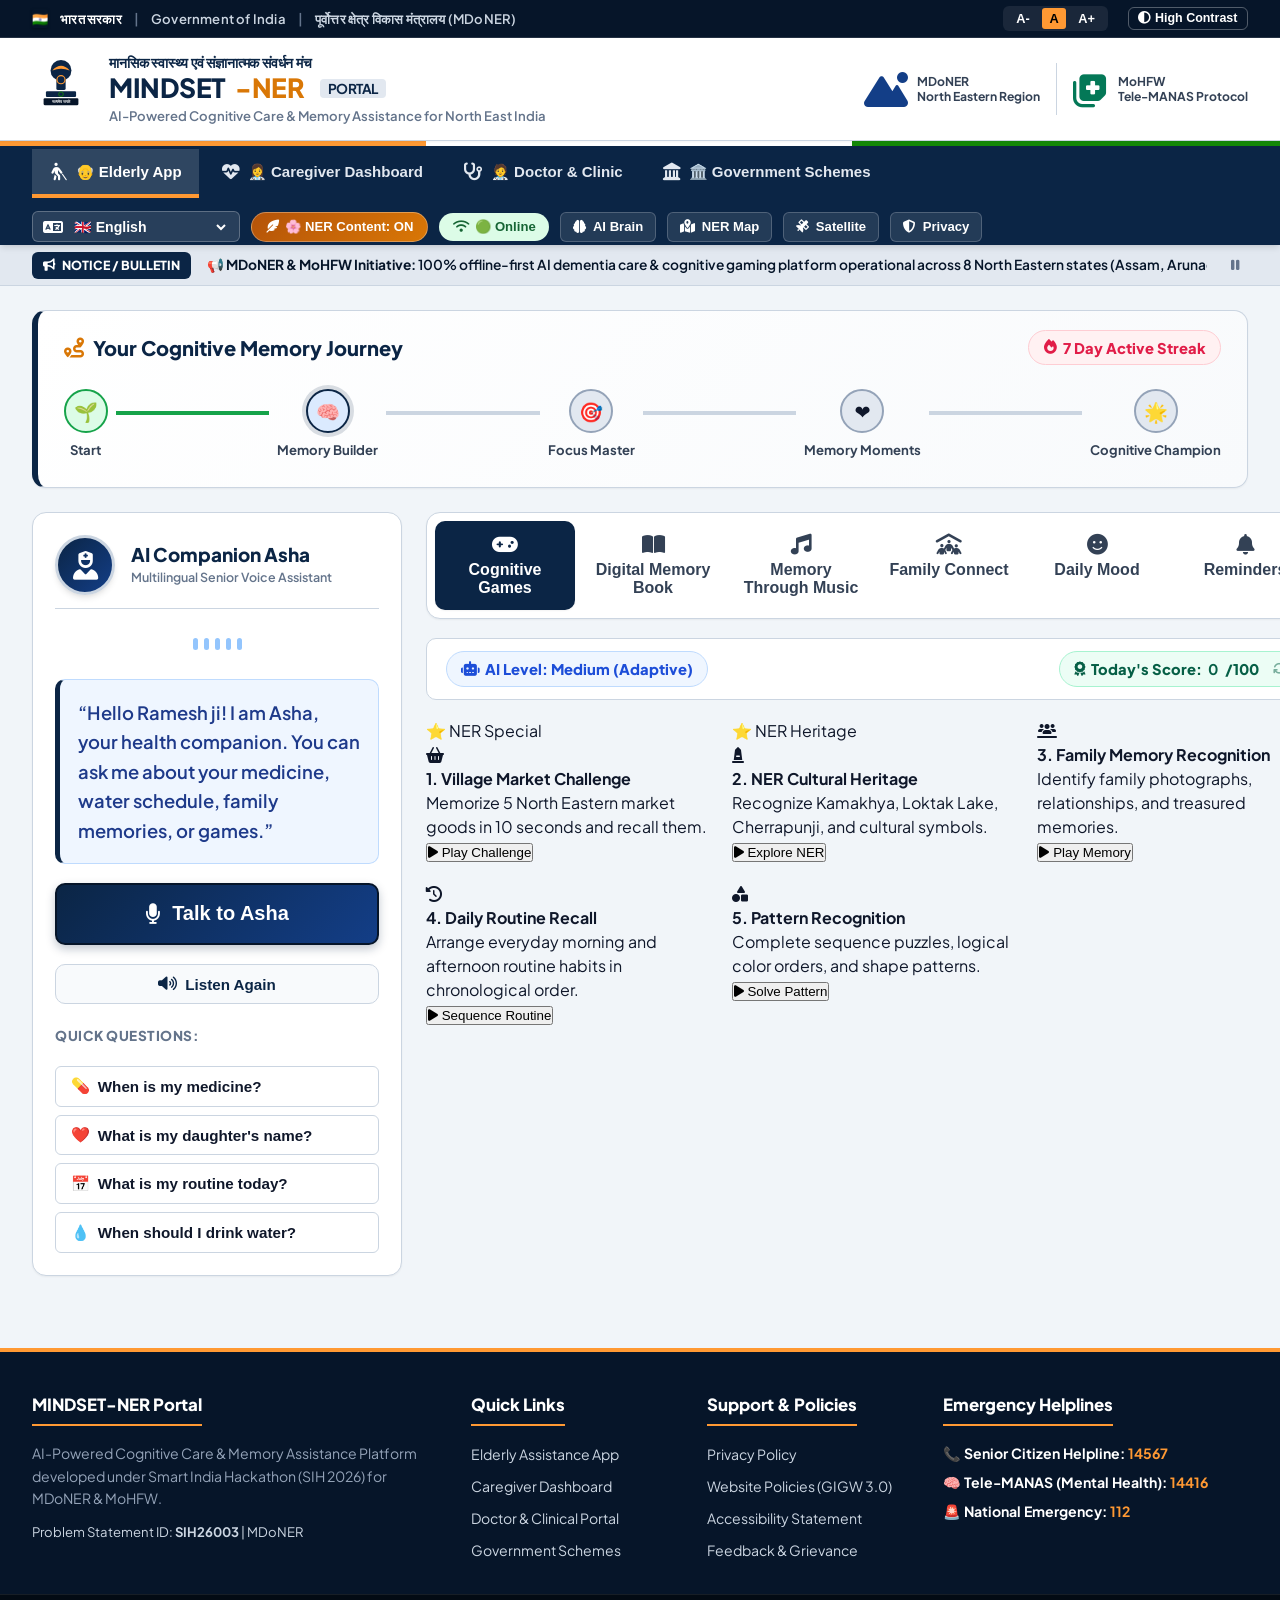
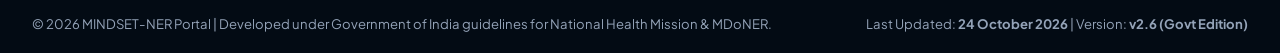
==== commit d1f90bf1: "feat: add patient photo upload modal, English default localization, and comprehensive body translati" ====
--- a/static/index.html
+++ b/static/index.html
@@ -1,376 +1,578 @@
 <!DOCTYPE html>
-<html lang="hi">
+<html lang="en">
 <head>
     <meta charset="UTF-8">
     <meta name="viewport" content="width=device-width, initial-scale=1.0">
-    <title>MINDSET-NER — AI Cognitive Gaming & Memory Assistance Platform</title>
-    <meta name="description" content="AI-Based Cognitive Gaming and Memory Assistance Platform for Elderly Dementia Patients in North Eastern Region (SIH26003)">
+    <title>MINDSET-NER | मानसिक स्वास्थ्य एवं संज्ञानात्मक संवर्धन पोर्टल | Government of India</title>
+    <meta name="description" content="AI-Based Cognitive Gaming and Memory Assistance Platform for Elderly Dementia Patients in North Eastern Region (SIH26003 - MDoNER & MoHFW)">
     
     <!-- Google Fonts -->
     <link rel="preconnect" href="https://fonts.googleapis.com">
     <link rel="preconnect" href="https://fonts.gstatic.com" crossorigin>
-    <link href="https://fonts.googleapis.com/css2?family=Outfit:wght@400;500;600;700;800&family=Plus+Jakarta+Sans:wght@400;500;600;700&display=swap" rel="stylesheet">
+    <link href="https://fonts.googleapis.com/css2?family=Outfit:wght@400;500;600;700;800&family=Plus+Jakarta+Sans:wght@400;500;600;700;800&display=swap" rel="stylesheet">
     
-    <!-- FontAwesome / Icons -->
+    <!-- FontAwesome 6 Icons -->
     <link rel="stylesheet" href="https://cdnjs.cloudflare.com/ajax/libs/font-awesome/6.4.0/css/all.min.css">
     
-    <!-- Custom Style Sheet -->
-    <link rel="stylesheet" href="style.css">
+    <!-- Portal Favicon -->
+    <link rel="icon" type="image/svg+xml" href="favicon.svg">
+    <link rel="alternate icon" type="image/x-icon" href="favicon.ico">
+    
+    <!-- Official Government Portal Stylesheet -->
+    <link rel="stylesheet" href="style.css?v=2.6">
 </head>
-<body class="theme-light">
-    <!-- Top Navigation Header -->
-    <header class="app-header">
-        <div class="logo-container">
-            <div class="logo-badge">🧠 MINDSET-NER</div>
-            <div class="subtitle">SIH26003 | MDoNER | Space Tech Theme</div>
-        </div>
-
-        <!-- Mode / Role Switcher -->
-        <nav class="role-nav">
-            <button class="nav-btn active" id="btn-role-elderly" onclick="switchRole('elderly')">
-                <i class="fa-solid fa-user-nurse"></i> 👴 Elderly App
+<body>
+    <!-- Skip to main content for screen readers (GIGW standard) -->
+    <a href="#main-content-anchor" class="skip-link">Skip to main content</a>
+
+    <!-- ========================================================= -->
+    <!-- 1. TOP ACCESSIBILITY & MINISTRY STRIP                     -->
+    <!-- ========================================================= -->
+    <div class="gov-top-strip">
+        <div class="gov-top-strip-inner">
+            <div class="gov-emblem-text">
+                <span class="flag-icon" title="National Flag of India">🇮🇳</span>
+                <span class="hi">भारत सरकार</span>
+                <span class="separator">|</span>
+                <span>Government of India</span>
+                <span class="separator">|</span>
+                <span>पूर्वोत्तर क्षेत्र विकास मंत्रालय (MDoNER)</span>
+            </div>
+
+            <div class="gov-top-actions">
+                <!-- Text Sizing Accessibility Controls -->
+                <div class="accessibility-tools" title="Text Sizing Controls / अक्षरों का आकार">
+                    <button class="a-btn" id="btn-font-dec" onclick="changeFontSize('decrease')" title="Decrease Font Size">A-</button>
+                    <button class="a-btn active" id="btn-font-reset" onclick="changeFontSize('reset')" title="Normal Font Size">A</button>
+                    <button class="a-btn" id="btn-font-inc" onclick="changeFontSize('increase')" title="Increase Font Size">A+</button>
+                </div>
+
+                <!-- High Contrast Toggle Button -->
+                <button class="contrast-btn" id="btn-high-contrast" onclick="toggleHighContrast()" title="Toggle High Contrast Mode for Better Visibility">
+                    <i class="fa-solid fa-circle-half-stroke"></i>
+                    <span id="contrast-text">High Contrast</span>
+                </button>
+            </div>
+        </div>
+    </div>
+
+    <!-- ========================================================= -->
+    <!-- 2. MAIN GOVERNMENT BRANDING HEADER                         -->
+    <!-- ========================================================= -->
+    <header class="gov-main-header">
+        <div class="gov-header-inner">
+            <div class="brand-section">
+                <!-- Ashoka Lion Capital (Emblem of India) SVG -->
+                <div class="national-emblem-svg" title="State Emblem of India">
+                    <svg viewBox="0 0 100 120" fill="none" xmlns="http://www.w3.org/2000/svg">
+                        <circle cx="50" cy="30" r="18" fill="#0B2545"/>
+                        <path d="M35 30 Q50 14 65 30 Q50 24 35 30 Z" fill="#FF9933"/>
+                        <rect x="42" y="30" width="16" height="34" rx="3" fill="#0B2545"/>
+                        <circle cx="50" cy="46" r="7" stroke="#FF9933" stroke-width="2"/>
+                        <rect x="24" y="66" width="52" height="10" rx="2" fill="#0B2545"/>
+                        <circle cx="50" cy="71" r="4" stroke="#138808" stroke-width="1.5"/>
+                        <rect x="20" y="78" width="60" height="12" rx="2" fill="#061529"/>
+                        <text x="50" y="87" fill="#FFFFFF" font-size="7" font-weight="bold" text-anchor="middle" font-family="'Plus Jakarta Sans', sans-serif">सत्यमेव जयते</text>
+                    </svg>
+                </div>
+
+                <div class="brand-text">
+                    <span class="brand-title-hi">मानसिक स्वास्थ्य एवं संज्ञानात्मक संवर्धन मंच</span>
+                    <h1 class="brand-title-en">
+                        MINDSET<span class="highlight">-NER</span>
+                        <span style="font-size: 0.85rem; background: #e2e8f0; color: #0b2545; padding: 2px 8px; border-radius: 4px; font-weight: 700; margin-left: 6px;">PORTAL</span>
+                    </h1>
+                    <span class="brand-tagline">AI-Powered Cognitive Care & Memory Assistance for North East India</span>
+                </div>
+            </div>
+
+            <div class="header-gov-badges">
+                <div class="partner-logo-seal">
+                    <div class="seal-icon">
+                        <i class="fa-solid fa-mountain-sun"></i>
+                    </div>
+                    <div class="seal-text">
+                        <strong>MDoNER</strong><br>
+                        North Eastern Region
+                    </div>
+                </div>
+
+                <div class="partner-logo-seal">
+                    <div class="seal-icon" style="color: #047857;">
+                        <i class="fa-solid fa-notes-medical"></i>
+                    </div>
+                    <div class="seal-text">
+                        <strong>MoHFW</strong><br>
+                        Tele-MANAS Protocol
+                    </div>
+                </div>
+            </div>
+        </div>
+    </header>
+
+    <!-- Official Tricolor Ribbon -->
+    <div class="gov-tricolor-bar"></div>
+
+    <!-- ========================================================= -->
+    <!-- 3. OFFICIAL PORTAL NAVIGATION & ACTION BAR                 -->
+    <!-- ========================================================= -->
+    <nav class="gov-navbar">
+        <div class="gov-navbar-inner">
+            <!-- Main Role Navigation Tabs -->
+            <div class="main-portal-tabs" role="tablist">
+                <button class="portal-nav-btn active" id="btn-role-elderly" onclick="switchRole('elderly')" role="tab" aria-selected="true">
+                    <i class="fa-solid fa-person-walking-with-cane"></i>
+                    <span id="nav-lbl-elderly">👴 Elderly App</span>
+                </button>
+                <button class="portal-nav-btn" id="btn-role-caregiver" onclick="switchRole('caregiver')" role="tab" aria-selected="false">
+                    <i class="fa-solid fa-heart-pulse"></i>
+                    <span id="nav-lbl-caregiver">👩‍⚕️ Caregiver Dashboard</span>
+                </button>
+                <button class="portal-nav-btn" id="btn-role-doctor" onclick="switchRole('doctor')" role="tab" aria-selected="false">
+                    <i class="fa-solid fa-stethoscope"></i>
+                    <span id="nav-lbl-doctor">🧑‍⚕️ Doctor & Clinic</span>
+                </button>
+                <button class="portal-nav-btn" id="btn-role-schemes" onclick="switchRole('schemes')" role="tab" aria-selected="false">
+                    <i class="fa-solid fa-landmark"></i>
+                    <span id="nav-lbl-schemes">🏛️ Government Schemes</span>
+                </button>
+            </div>
+
+            <!-- Header Quick Action Tools -->
+            <div class="nav-actions-group">
+                <!-- Multilingual Language Selector -->
+                <div class="lang-selector-gov" title="भाषा चुनें / Select Language">
+                    <i class="fa-solid fa-language"></i>
+                    <select id="lang-picker" onchange="changeLanguage(this.value)">
+                        <option value="en" selected>🇬🇧 English</option>
+                        <option value="hi">🇮🇳 हिन्दी (Hindi)</option>
+                        <option value="as">🇮🇳 অসমীয়া (Assamese)</option>
+                        <option value="bn">🇮🇳 বাংলা (Bengali)</option>
+                        <option value="mni">🇮🇳 মৈতৈলোন্ (Meitei)</option>
+                        <option value="mzo">🇮🇳 Mizo ṭawng</option>
+                        <option value="kha">🇮🇳 Ka Khasi</option>
+                    </select>
+                </div>
+
+                <!-- NER Cultural Content Filter -->
+                <button class="ner-toggle-gov" id="ner-toggle-btn" onclick="toggleNerMode()" title="Toggle North Eastern Cultural Content">
+                    <i class="fa-solid fa-feather-pointed"></i>
+                    <span id="ner-badge-text">🌸 NER सामग्री: ON</span>
+                </button>
+
+                <!-- Offline/Online Status Pill Simulator -->
+                <button class="network-pill-gov" id="offline-pill" onclick="openModal('modal-offline-drawer')" title="Check Network / Offline-First Tele-Health Status">
+                    <i class="fa-solid fa-wifi"></i>
+                    <span id="network-text">🟢 Online</span>
+                </button>
+
+                <!-- Judging & Portal Inspector Quick Buttons -->
+                <button class="tools-quick-btn" onclick="openModal('modal-ai-brain')" title="AI Cognitive Decision Engine Inspection">
+                    <i class="fa-solid fa-brain"></i> AI Brain
+                </button>
+                <button class="tools-quick-btn" onclick="openModal('modal-ner-map')" title="8 NER States Impact Map">
+                    <i class="fa-solid fa-map-location-dot"></i> NER Map
+                </button>
+                <button class="tools-quick-btn" onclick="openModal('modal-satellite')" title="Space Tech & NavIC Satellite Layer">
+                    <i class="fa-solid fa-satellite"></i> Satellite
+                </button>
+                <button class="tools-quick-btn" onclick="openModal('modal-privacy')" title="Patient Data Privacy & Security Center">
+                    <i class="fa-solid fa-shield-halved"></i> Privacy
+                </button>
+            </div>
+        </div>
+    </nav>
+
+    <!-- ========================================================= -->
+    <!-- 4. OFFICIAL GOVERNMENT BULLETIN (NEWS MARQUEE)            -->
+    <!-- ========================================================= -->
+    <div class="gov-bulletin-bar">
+        <div class="gov-bulletin-inner">
+            <span class="bulletin-label" id="bulletin-label">
+                <i class="fa-solid fa-bullhorn"></i> <span id="bulletin-label-text">Notice / Bulletin</span>
+            </span>
+            <div class="bulletin-marquee" id="marquee-wrapper">
+                <span class="bulletin-content" id="bulletin-text">
+                    📢 <strong>MDoNER & MoHFW Initiative:</strong> 100% offline-first AI dementia care & cognitive gaming platform operational across 8 North Eastern states (Assam, Arunachal, Manipur, Meghalaya, Mizoram, Nagaland, Sikkim, Tripura).
+                </span>
+            </div>
+            <button class="bulletin-pause-btn" id="btn-pause-marquee" onclick="toggleMarqueePause()" title="Pause/Play Marquee">
+                <i class="fa-solid fa-pause"></i>
             </button>
-            <button class="nav-btn" id="btn-role-caregiver" onclick="switchRole('caregiver')">
-                <i class="fa-solid fa-heart-pulse"></i> 👩‍⚕️ Caregiver App
-            </button>
-            <button class="nav-btn" id="btn-role-doctor" onclick="switchRole('doctor')">
-                <i class="fa-solid fa-stethoscope"></i> 🧑‍⚕️ Doctor Portal
-            </button>
-        </nav>
-
-        <!-- Connectivity & Multilingual Controls -->
-        <div class="header-actions">
-            <!-- Multilingual Dropdown -->
-            <div class="lang-selector-wrap" title="Choose Language / भाषा चुनें">
-                <i class="fa-solid fa-globe"></i>
-                <select id="lang-picker" onchange="changeLanguage(this.value)">
-                    <option value="hi">🇮🇳 हिन्दी (Hindi)</option>
-                    <option value="en">🇬🇧 English</option>
-                    <option value="as">🇮🇳 অসমীয়া (Assamese)</option>
-                    <option value="bn">🇮🇳 বাংলা (Bengali)</option>
-                    <option value="mni">🇮🇳 Manipuri (Meitei)</option>
-                    <option value="mzo">🇮🇳 Mizo</option>
-                    <option value="kha">🇮🇳 Khasi</option>
-                </select>
-            </div>
-
-            <div class="ner-toggle" onclick="toggleNerMode()" title="Toggle North Eastern Cultural Content">
-                <span class="ner-badge" id="ner-badge">🌸 NER Content: ON</span>
-            </div>
-            
-            <button class="offline-pill" id="offline-pill" onclick="openOfflineDrawer()">
-                <i class="fa-solid fa-wifi"></i> <span id="network-text">Online</span>
-            </button>
-
-            <!-- Judging Quick Modals Bar -->
-            <div class="judge-demo-bar">
-                <button class="judge-btn" onclick="openModal('modal-ai-brain')" title="Inspect AI Decision Engine"><i class="fa-solid fa-brain"></i> AI Brain</button>
-                <button class="judge-btn" onclick="openModal('modal-ner-map')" title="View North Eastern Region Impact Map"><i class="fa-solid fa-map-location-dot"></i> NER Map</button>
-                <button class="judge-btn" onclick="openModal('modal-satellite')" title="Space Tech Satellite Connectivity Roadmap"><i class="fa-solid fa-satellite"></i> Satellite Layer</button>
-                <button class="judge-btn" onclick="openModal('modal-privacy')" title="Privacy & Security Center"><i class="fa-solid fa-shield-halved"></i> Privacy</button>
-            </div>
-
-            <button class="theme-toggle-btn" onclick="toggleTheme()" title="Toggle Contrast / Dark Mode">
-                <i class="fa-solid fa-circle-half-stroke"></i>
-            </button>
-        </div>
-    </header>
-
-    <!-- Main Container -->
-    <main class="main-content">
-        
-        <!-- ========================================== -->
-        <!-- 1. ELDERLY PATIENT APPLICATION INTERFACE   -->
-        <!-- ========================================== -->
+        </div>
+    </div>
+
+    <!-- ========================================================= -->
+    <!-- 5. MAIN CONTENT WRAPPER                                   -->
+    <!-- ========================================================= -->
+    <main class="main-content" id="main-content-anchor">
+
+        <!-- ===================================================== -->
+        <!-- VIEW 1: ELDERLY PATIENT APPLICATION INTERFACE         -->
+        <!-- ===================================================== -->
         <section id="view-elderly" class="app-view active">
             
-            <!-- Cognitive Journey Map & Streak Ribbon -->
-            <div class="glass-card journey-banner">
-                <div class="journey-title-wrap">
-                    <h3>🧠 YOUR MEMORY JOURNEY</h3>
-                    <div class="streak-badge"><i class="fa-solid fa-fire"></i> <span id="streak-count">7 Day Streak</span></div>
-                </div>
-                <div class="journey-nodes">
-                    <div class="j-node completed">
-                        <span class="icon">🌱</span>
-                        <span class="label">Getting Started</span>
-                    </div>
-                    <div class="j-line completed"></div>
-                    <div class="j-node active">
-                        <span class="icon">🧠</span>
-                        <span class="label">Memory Builder</span>
-                    </div>
-                    <div class="j-line"></div>
-                    <div class="j-node">
-                        <span class="icon">🎯</span>
-                        <span class="label">Focus Master</span>
-                    </div>
-                    <div class="j-line"></div>
-                    <div class="j-node">
-                        <span class="icon">❤️</span>
-                        <span class="label">Memory Moments</span>
-                    </div>
-                    <div class="j-line"></div>
-                    <div class="j-node">
-                        <span class="icon">🌟</span>
-                        <span class="label">Cognitive Champion</span>
-                    </div>
-                </div>
-            </div>
-
-            <div class="elderly-grid">
-                
-                <!-- Left Panel: AI Voice Companion 'Asha' -->
-                <div class="glass-card voice-card">
-                    <div class="card-header">
-                        <div class="avatar-pulse">
-                            <i class="fa-solid fa-robot"></i>
-                        </div>
-                        <div>
-                            <h2 id="companion-name-title">AI साथी आशा (Asha Companion)</h2>
-                            <p class="subtext">Voice Assistance (Hindi, English, Assamese, Bengali)</p>
-                        </div>
-                    </div>
-
-                    <!-- Audio Visualizer Waves -->
-                    <div class="audio-wave-box" id="audio-visualizer">
-                        <span class="bar"></span><span class="bar"></span><span class="bar"></span><span class="bar"></span><span class="bar"></span>
-                    </div>
-
-                    <!-- Voice Response Bubble -->
-                    <div class="speech-bubble" id="companion-speech-bubble">
-                        <p id="speech-text">“नमस्ते रमेश जी! मैं आपकी साथी आशा हूँ। आप मुझसे अपनी दवाई, परिवार की यादें या खेल के बारे में पूछ सकते हैं।”</p>
-                    </div>
-
-                    <!-- Giant Mic & Speak Controls -->
-                    <div class="voice-controls">
-                        <button class="mic-btn pulse-glow giant-mic-btn" id="mic-trigger-btn" onclick="listenVoiceCommand()">
-                            <i class="fa-solid fa-microphone"></i> 🎤 Talk to MINDSET
+            <!-- Cognitive Journey Map & Daily Streak Banner -->
+            <div class="elderly-journey-banner">
+                <div class="journey-top-row">
+                    <h3 id="lbl-journey-title">
+                        <i class="fa-solid fa-route" style="color: var(--gov-saffron-dark);"></i>
+                        Your Cognitive Memory Journey
+                    </h3>
+                    <div class="streak-pill" id="streak-badge-box">
+                        <i class="fa-solid fa-fire"></i>
+                        <span id="streak-count">7 Day Active Streak</span>
+                    </div>
+                </div>
+
+                <div class="journey-nodes-bar">
+                    <div class="j-node completed" onclick="showJourneyInfo(1)" title="Step 1 Completed">
+                        <div class="j-circle">🌱</div>
+                        <span class="j-label" id="j-label-1">Start</span>
+                    </div>
+                    <div class="j-track-line filled"></div>
+
+                    <div class="j-node active" onclick="showJourneyInfo(2)" title="Current Active Milestone">
+                        <div class="j-circle">🧠</div>
+                        <span class="j-label" id="j-label-2">Memory Builder</span>
+                    </div>
+                    <div class="j-track-line"></div>
+
+                    <div class="j-node" onclick="showJourneyInfo(3)" title="Step 3">
+                        <div class="j-circle">🎯</div>
+                        <span class="j-label" id="j-label-3">Focus Master</span>
+                    </div>
+                    <div class="j-track-line"></div>
+
+                    <div class="j-node" onclick="showJourneyInfo(4)" title="Step 4">
+                        <div class="j-circle">❤️</div>
+                        <span class="j-label" id="j-label-4">Memory Moments</span>
+                    </div>
+                    <div class="j-track-line"></div>
+
+                    <div class="j-node" onclick="showJourneyInfo(5)" title="Step 5">
+                        <div class="j-circle">🌟</div>
+                        <span class="j-label" id="j-label-5">Cognitive Champion</span>
+                    </div>
+                </div>
+            </div>
+
+            <!-- Elderly Main Grid (Left Asha Companion + Center Activities) -->
+            <div class="elderly-main-grid">
+
+                <!-- Left Panel: AI Companion 'Asha' -->
+                <aside class="asha-voice-panel">
+                    <div class="asha-badge-header">
+                        <div class="asha-avatar">
+                            <i class="fa-solid fa-user-nurse"></i>
+                        </div>
+                        <div class="asha-info">
+                            <h2 id="companion-name-title">AI Companion Asha</h2>
+                            <p id="companion-lang-subtext">Multilingual Senior Voice Assistant</p>
+                        </div>
+                    </div>
+
+                    <!-- Voice Visualizer Wave -->
+                    <div class="voice-wave-container" id="audio-visualizer">
+                        <div class="wave-bar"></div>
+                        <div class="wave-bar"></div>
+                        <div class="wave-bar"></div>
+                        <div class="wave-bar"></div>
+                        <div class="wave-bar"></div>
+                    </div>
+
+                    <!-- Asha Speech Response Bubble -->
+                    <div class="asha-speech-bubble" id="companion-speech-bubble">
+                        <p id="speech-text">“Hello Ramesh ji! I am Asha, your health companion. You can ask me about your medicine, water schedule, family memories, or games.”</p>
+                    </div>
+
+                    <!-- Big Senior Friendly Voice Controls -->
+                    <button class="gov-mic-btn" id="mic-trigger-btn" onclick="listenVoiceCommand()">
+                        <i class="fa-solid fa-microphone"></i>
+                        <span id="mic-btn-text">Talk to Asha</span>
+                    </button>
+
+                    <button class="listen-again-btn" onclick="speakCurrentText()">
+                        <i class="fa-solid fa-volume-high"></i>
+                        <span id="lbl-listen-again">Listen Again</span>
+                    </button>
+
+                    <!-- Quick Voice Prompt Suggestion Buttons -->
+                    <div class="quick-prompts-title" id="lbl-quick-prompts">त्वरित प्रश्न (Quick Questions):</div>
+                    <div class="quick-prompt-buttons">
+                        <button class="prompt-btn" onclick="sendQuickPromptIndex(0)">
+                            💊 <span id="prompt-txt-1">When is my medicine schedule?</span>
                         </button>
-                        <button class="secondary-voice-btn" onclick="speakCurrentText()">
-                            <i class="fa-solid fa-volume-high"></i> Listen Again
+                        <button class="prompt-btn" onclick="sendQuickPromptIndex(1)">
+                            ❤️ <span id="prompt-txt-2">What is my daughter's name?</span>
                         </button>
-                    </div>
-
-                    <!-- Quick Voice Suggestion Pills -->
-                    <div class="quick-pills">
-                        <button onclick="sendQuickQuery('मेरी दवाई कब है?')">💊 मेरी दवाई कब है?</button>
-                        <button onclick="sendQuickQuery('मेरी बेटी का नाम क्या है?')">❤️ मेरी बेटी का नाम?</button>
-                        <button onclick="sendQuickQuery('आज मुझे क्या करना है?')">📅 आज की दिनचर्या?</button>
-                        <button onclick="sendQuickQuery('मुझे पानी कब पीना है?')">💧 पानी पीने का समय?</button>
-                    </div>
-                </div>
-
-                <!-- Center Panel: Games, Memory Book, Music, Family & Reminders Tabs -->
-                <div class="center-elderly-panel">
+                        <button class="prompt-btn" onclick="sendQuickPromptIndex(2)">
+                            📅 <span id="prompt-txt-3">What is my daily routine?</span>
+                        </button>
+                        <button class="prompt-btn" onclick="sendQuickPromptIndex(3)">
+                            💧 <span id="prompt-txt-4">When should I drink water?</span>
+                        </button>
+                    </div>
+                </aside>
+
+                <!-- Center Panel: Tabs for Activities -->
+                <div class="elderly-center-content">
                     
-                    <!-- Top Tab Switcher Bar -->
-                    <div class="elderly-tab-bar">
-                        <button class="tab-btn active" id="tab-games-btn" onclick="switchElderlyTab('games')">
-                            🎮 Cognitive Games
+                    <!-- Top Tab Switcher Strip -->
+                    <div class="elderly-tabs-strip" role="tablist">
+                        <button class="elderly-subtab-btn active" id="tab-games-btn" onclick="switchElderlyTab('games')">
+                            <i class="fa-solid fa-gamepad"></i>
+                            <span id="subtab-lbl-games">Cognitive Games</span>
                         </button>
-                        <button class="tab-btn" id="tab-memorybook-btn" onclick="switchElderlyTab('memorybook')">
-                            ⭐ Digital Memory Book
+                        <button class="elderly-subtab-btn" id="tab-memorybook-btn" onclick="switchElderlyTab('memorybook')">
+                            <i class="fa-solid fa-book-open"></i>
+                            <span id="subtab-lbl-dmb">Digital Memory Book</span>
                         </button>
-                        <button class="tab-btn" id="tab-music-btn" onclick="switchElderlyTab('music')">
-                            🎵 Music Memory
+                        <button class="elderly-subtab-btn" id="tab-music-btn" onclick="switchElderlyTab('music')">
+                            <i class="fa-solid fa-music"></i>
+                            <span id="subtab-lbl-music">Memory Through Music</span>
                         </button>
-                        <button class="tab-btn" id="tab-family-btn" onclick="switchElderlyTab('family')">
-                            👨‍👩‍👧 Family Connect
+                        <button class="elderly-subtab-btn" id="tab-family-btn" onclick="switchElderlyTab('family')">
+                            <i class="fa-solid fa-people-roof"></i>
+                            <span id="subtab-lbl-family">Family Connect</span>
                         </button>
-                        <button class="tab-btn" id="tab-mood-btn" onclick="switchElderlyTab('mood')">
-                            😊 Mood Check-In
+                        <button class="elderly-subtab-btn" id="tab-mood-btn" onclick="switchElderlyTab('mood')">
+                            <i class="fa-solid fa-face-smile"></i>
+                            <span id="subtab-lbl-mood">Daily Mood</span>
                         </button>
-                        <button class="tab-btn" id="tab-reminders-btn" onclick="switchElderlyTab('reminders')">
-                            🔔 Reminders
+                        <button class="elderly-subtab-btn" id="tab-reminders-btn" onclick="switchElderlyTab('reminders')">
+                            <i class="fa-solid fa-bell"></i>
+                            <span id="subtab-lbl-reminders">Reminders</span>
                         </button>
                     </div>
 
-                    <!-- TAB 1: COGNITIVE GAMES HUB -->
+                    <!-- ========================================= -->
+                    <!-- TAB 1: COGNITIVE GAMES HUB                -->
+                    <!-- ========================================= -->
                     <div id="elderly-tab-games" class="tab-content active">
-                        <div class="game-select-header">
-                            <span class="difficulty-badge" id="current-diff-display">AI Level: Medium (Adaptive)</span>
-                            <span class="score-badge" id="elderly-today-score">Today Score: 78/100</span>
-                        </div>
-
-                        <!-- Game Selection Cards Grid -->
-                        <div class="games-grid" id="game-selector-grid">
-                            
-                            <div class="game-card village-card" onclick="startSelectedGame('market')">
-                                <div class="game-icon">🌳 🍎 🌾 🥛</div>
-                                <h3>1. Village Market Challenge</h3>
-                                <p>उत्तर पूर्वी बाज़ार से वस्तुएं याद रखें (10s Market Recall)</p>
-                                <span class="play-pill gold">Featured Market Game <i class="fa-solid fa-store"></i></span>
-                            </div>
-
-                            <div class="game-card ner-highlight" onclick="startSelectedGame('local_ner')">
-                                <div class="game-icon">🫖 🌸 🏔️</div>
-                                <h3>2. Local NER Cultural Memory</h3>
-                                <p>उत्तर पूर्वी संस्कृति व स्थान (Regional Landmarks)</p>
-                                <span class="play-pill gold">Featured NER <i class="fa-solid fa-star"></i></span>
-                            </div>
-
-                            <div class="game-card" onclick="startSelectedGame('family')">
-                                <div class="game-icon">👩‍👧 👨‍👦 👴</div>
-                                <h3>3. Family Memory Recognition</h3>
-                                <p>पारिवारिक पहचान (Face & Relation Memory)</p>
-                                <span class="play-pill">Play Now <i class="fa-solid fa-play"></i></span>
-                            </div>
-
-                            <div class="game-card" onclick="startSelectedGame('routine')">
-                                <div class="game-icon">🌅 🪥 🥣 💊</div>
-                                <h3>4. Daily Routine Recall</h3>
-                                <p>दिनचर्या क्रम में लगाएं (Routine Sequence)</p>
-                                <span class="play-pill">Play Now <i class="fa-solid fa-play"></i></span>
-                            </div>
-
-                            <div class="game-card" onclick="startSelectedGame('pattern')">
-                                <div class="game-icon">🔴 🔵 🔴 ❓</div>
-                                <h3>5. Pattern Recognition</h3>
-                                <p>पैटर्न समझें (Logic & Concentration)</p>
-                                <span class="play-pill">Play Now <i class="fa-solid fa-play"></i></span>
-                            </div>
-
+                        <div class="hub-status-header">
+                            <div class="status-badge ai-level" id="current-diff-display">
+                                <i class="fa-solid fa-robot"></i> AI Level: Medium (Adaptive)
+                            </div>
+                            <div class="status-badge score" id="elderly-today-score">
+                                <i class="fa-solid fa-award"></i> आज का स्कोर: <strong id="val-today-score">0</strong>/100
+                                <button type="button" class="btn-score-reset" onclick="resetTodayScore(event)" title="स्कोर रीसेट करें (Reset Score for Demo)"><i class="fa-solid fa-arrows-rotate"></i></button>
+                            </div>
+                        </div>
+
+                        <!-- Game Selection Grid -->
+                        <div class="games-cards-grid" id="game-selector-grid">
+                            <!-- Populated dynamically by renderGameSelectorGrid() based on active language -->
                         </div>
 
                         <!-- ACTIVE GAME PLAY ARENA -->
-                        <div class="game-arena glass-card" id="active-game-arena" style="display:none;">
-                            <div class="arena-top">
-                                <button class="back-game-btn" onclick="exitGameArena()">← Choose Game</button>
-                                <h2 id="game-title">Village Market Challenge</h2>
-                                <div class="game-timer" id="game-timer-display">⏱️ 00:10</div>
-                            </div>
-
-                            <!-- Dynamic Game Stage Container -->
-                            <div class="arena-stage" id="game-stage-container">
-                                <!-- Dynamic HTML injected by JS -->
+                        <div class="active-game-arena-box" id="active-game-arena" style="display:none;">
+                            <div class="arena-top-controls">
+                                <button class="arena-back-btn" onclick="exitGameArena()">
+                                    <i class="fa-solid fa-arrow-left"></i> <span id="arena-back-text">खेलों की सूची (Back to Menu)</span>
+                                </button>
+                                <h3 id="game-title" style="color: var(--gov-navy); font-size: 1.3rem;">Village Market Challenge</h3>
+                                <div style="display:flex; align-items:center; gap: 0.8rem;">
+                                    <span class="arena-round-pill" id="game-round-pill">राउंड 1 / 3</span>
+                                    <div class="arena-timer" id="game-timer-display">⏱️ 00:10</div>
+                                </div>
+                            </div>
+
+                            <!-- Dynamic Stage Container -->
+                            <div class="game-stage-viewport" id="game-stage-container">
+                                <!-- Dynamic Game HTML will be injected by app.js -->
                             </div>
 
                             <!-- Visual AI Adaptation Decision Card -->
-                            <div class="ai-adaptation-card" id="ai-adaptation-card" style="display:none;">
-                                <div class="ai-card-title"><i class="fa-solid fa-brain"></i> AI Cognitive Decision Engine</div>
-                                <div class="ai-card-grid">
-                                    <div>
-                                        <span class="lbl">Previous Accuracy</span>
-                                        <strong id="ai-val-acc">92%</strong>
+                            <div class="ai-adaptation-banner" id="ai-adaptation-card" style="display:none;">
+                                <div class="ai-banner-title">
+                                    <i class="fa-solid fa-brain" style="color: var(--gov-navy-light);"></i>
+                                    <span id="ai-banner-header">AI अनुकूलन निर्णय इंजन (AI Adaptive Decision Engine)</span>
+                                </div>
+                                <div class="ai-banner-metrics">
+                                    <div class="ai-metric-item">
+                                        <span id="lbl-ai-acc">सटीकता (Accuracy):</span> <strong id="ai-val-acc">95%</strong>
                                     </div>
-                                    <div>
-                                        <span class="lbl">Response Latency</span>
-                                        <strong id="ai-val-speed">4.2s</strong>
+                                    <div class="ai-metric-item">
+                                        <span id="lbl-ai-speed">प्रतिक्रिया समय (Latency):</span> <strong id="ai-val-speed">3.8s</strong>
                                     </div>
-                                    <div class="ai-arrow">
-                                        <i class="fa-solid fa-arrow-right"></i> AI Decision
-                                    </div>
-                                    <div>
-                                        <span class="lbl">Next Challenge</span>
-                                        <strong id="ai-val-next">Objects: 5 → 7 | EASY → MEDIUM</strong>
+                                    <div class="ai-metric-item">
+                                        <span id="lbl-ai-next">अगला स्तर (Next Level):</span> <strong id="ai-val-next">Medium → Hard</strong>
                                     </div>
                                 </div>
-                                <div class="ai-reason-text" id="ai-reason-text">Excellent recall! Difficulty increased to keep experience engaging.</div>
-                            </div>
-                        </div>
-                    </div>
-
-                    <!-- TAB 2: DIGITAL MEMORY BOOK ⭐ Signature Feature -->
+                                <div class="ai-banner-reasoning" id="ai-reason-text">
+                                    🤖 AI विश्लेषण: उत्कृष्ट प्रदर्शन! मरीज का संज्ञानात्मक रिस्पॉन्स बहुत सक्रिय है।
+                                </div>
+                                <div style="display:flex; justify-content:flex-end; margin-top: 0.4rem;">
+                                    <button class="btn-primary-gov" id="btn-next-game-round" onclick="advanceNextGameRound()">
+                                        <span id="btn-next-round-text">अगला प्रश्न (Next Question)</span> <i class="fa-solid fa-arrow-right"></i>
+                                    </button>
+                                </div>
+                            </div>
+                        </div>
+
+                    </div>
+
+                    <!-- ========================================= -->
+                    <!-- TAB 2: DIGITAL MEMORY BOOK ⭐             -->
+                    <!-- ========================================= -->
                     <div id="elderly-tab-memorybook" class="tab-content" style="display:none;">
-                        <div class="memory-book-container glass-card">
-                            <div class="dmb-header">
-                                <h2>📖 Digital Memory Book (डिजिटल मेमोरी बुक)</h2>
-                                <p>Personal reminiscence profile generated with family photos, favorite places, and songs.</p>
-                            </div>
-
-                            <!-- Interactive AI Memory Q&A Prompt Activity Arena -->
-                            <div class="dmb-qa-arena" id="dmb-qa-arena">
-                                <div class="dmb-card-showcase" id="dmb-active-card">
-                                    <!-- Injected dynamically by JS -->
+                        <div class="gov-card">
+                            <div class="gov-card-header">
+                                <div>
+                                    <h2 id="dmb-sec-title"><i class="fa-solid fa-book-bookmark" style="color: var(--gov-saffron-dark);"></i> <span id="dmb-title-text">डिजिटल मेमोरी बुक (Digital Memory Book)</span></h2>
+                                    <span class="subtitle" id="dmb-sec-subtitle">पारिवारिक तस्वीरें, प्रिय स्थान और मधुर स्मृतियों का व्यक्तिगत संग्रह</span>
                                 </div>
-                            </div>
-
-                            <!-- Thumbnails Grid -->
-                            <h3 style="margin: 1.5rem 0 1rem 0;">Browse Your Personal Memory Profile Cards:</h3>
-                            <div class="dmb-grid" id="dmb-grid-container">
+                                <button class="btn-primary-gov" onclick="openModal('modal-add-dmb')">
+                                    <i class="fa-solid fa-plus"></i> <span id="dmb-add-btn-text">नई याद जोड़ें (Add Card)</span>
+                                </button>
+                            </div>
+
+                            <!-- Active Showcase Card -->
+                            <div class="dmb-showcase-card" id="dmb-active-card">
+                                <!-- Injected dynamically by JS -->
+                            </div>
+
+                            <div class="dmb-carousel-nav">
+                                <button class="dmb-nav-btn" onclick="prevDmbCard()">
+                                    <i class="fa-solid fa-chevron-left"></i> <span id="dmb-prev-text">पिछली याद (Previous)</span>
+                                </button>
+                                <span id="dmb-index-indicator" style="font-weight: 700; color: var(--text-muted); align-self: center;">1 / 4</span>
+                                <button class="dmb-nav-btn" onclick="nextDmbCard()">
+                                    <span id="dmb-next-text">अगली याद (Next)</span> <i class="fa-solid fa-chevron-right"></i>
+                                </button>
+                            </div>
+
+                            <h3 id="dmb-browse-title" style="margin: 2rem 0 1rem 0; color: var(--gov-navy); font-size: 1.15rem;">
+                                <i class="fa-solid fa-grip"></i> <span id="dmb-browse-text">सभी व्यक्तिगत स्मृति कार्ड (Browse Memory Cards):</span>
+                            </h3>
+                            <div class="dmb-thumbnails-grid" id="dmb-grid-container">
                                 <!-- Injected by JS -->
                             </div>
                         </div>
                     </div>
 
-                    <!-- TAB 3: MEMORY THROUGH MUSIC 🎵 -->
+                    <!-- ========================================= -->
+                    <!-- TAB 3: MUSIC MEMORY 🎵                    -->
+                    <!-- ========================================= -->
                     <div id="elderly-tab-music" class="tab-content" style="display:none;">
-                        <div class="music-container glass-card">
-                            <h2>🎵 Memory Through Music (संगीत से यादें)</h2>
-                            <p class="subtext">Listen to familiar regional songs to stimulate emotional & cognitive reminiscence.</p>
-                            
-                            <div class="music-player-box" id="music-player-box">
-                                <div class="music-icon-pulse"><i class="fa-solid fa-music"></i></div>
-                                <h3 id="music-track-title">Assamese Folk Bihu Flute</h3>
-                                <p id="music-track-region">Assam Traditional</p>
-                                
+                        <div class="gov-card">
+                            <div class="gov-card-header">
+                                <div>
+                                    <h2 id="music-sec-title"><i class="fa-solid fa-music" style="color: var(--gov-saffron-dark);"></i> <span id="music-title-text">संगीत से यादें (Memory Through Music)</span></h2>
+                                    <span class="subtitle" id="music-sec-subtitle">पूर्वोत्तर के पारंपरिक व लोक संगीत द्वारा पुरानी सुखद स्मृतियों का जागरण</span>
+                                </div>
+                            </div>
+
+                            <div style="max-width: 650px; margin: 0 auto; text-align: center; padding: 1.5rem;">
+                                <div style="font-size: 4rem; color: var(--gov-navy-light); margin-bottom: 0.5rem;">
+                                    <i class="fa-solid fa-compact-disc fa-spin" style="animation-duration: 8s;"></i>
+                                </div>
+                                <h3 id="music-track-title" style="color: var(--gov-navy); font-size: 1.4rem;">Assamese Folk Bihu Flute</h3>
+                                <p id="music-track-region" style="color: var(--gov-saffron-dark); font-weight: 700; margin-bottom: 1.2rem;">असम की पारंपरिक धुन (Assam Traditional)</p>
+
+                                <div style="display:flex; justify-content:center; gap: 0.8rem; margin-bottom: 1.2rem; flex-wrap: wrap;">
+                                    <button class="btn-secondary-gov" id="music-track-btn-0" onclick="selectMusicTrack(0)">1. Bihu Flute (Assam)</button>
+                                    <button class="btn-secondary-gov" id="music-track-btn-1" onclick="selectMusicTrack(1)">2. Classical Raga Flute</button>
+                                    <button class="btn-secondary-gov" id="music-track-btn-2" onclick="selectMusicTrack(2)">3. Manipuri Pena Melody</button>
+                                </div>
+
                                 <audio id="reminiscence-audio" controls style="width: 100%; margin: 1rem 0;"></audio>
-                                
-                                <div class="music-prompt-card" id="music-prompt-card">
-                                    <h4 id="music-prompt-question">“क्या आपको यह संगीत याद है?” (Do you remember this song?)</h4>
-                                    <div class="music-btn-row">
-                                        <button class="btn-music-ans" onclick="respondMusicMemory('yes')">😊 हां, याद है! (Yes, I Remember)</button>
-                                        <button class="btn-music-ans" onclick="respondMusicMemory('listen_again')">🔁 फिर से सुनें (Listen Again)</button>
+
+                                <div style="background: #f8fafc; border: 2px solid var(--border-color); border-radius: 12px; padding: 1.4rem; margin-top: 1.5rem;">
+                                    <h4 id="music-prompt-question" style="color: var(--gov-navy); font-size: 1.2rem; margin-bottom: 1rem;">
+                                        “Do you remember this music?”
+                                    </h4>
+                                    <div style="display:flex; justify-content:center; gap: 1rem; flex-wrap: wrap;">
+                                        <button class="game-choice-btn" style="padding: 0.8rem 1.5rem; font-size: 1.1rem;" onclick="respondMusicMemory('yes')">
+                                            <span id="music-btn-yes-text">😊 Yes, I Remember!</span>
+                                        </button>
+                                        <button class="game-choice-btn" style="padding: 0.8rem 1.5rem; font-size: 1.1rem; border-color: #64748b; color: #475569;" onclick="respondMusicMemory('listen_again')">
+                                            <span id="music-btn-again-text">🔁 Play Again</span>
+                                        </button>
                                     </div>
                                 </div>
                             </div>
                         </div>
                     </div>
 
-                    <!-- TAB 4: FAMILY CONNECT 👨‍👩‍👧 -->
+                    <!-- ========================================= -->
+                    <!-- TAB 4: FAMILY CONNECT 👨‍👩‍👧                 -->
+                    <!-- ========================================= -->
                     <div id="elderly-tab-family" class="tab-content" style="display:none;">
-                        <div class="family-connect-container glass-card">
-                            <h2>❤️ Family Connect (पारिवारिक जुड़ाव)</h2>
-                            <p class="subtext">Messages and photos sent by your children and loved ones.</p>
-                            
-                            <div class="family-feed" id="family-feed-list">
-                                <!-- Injected by JS -->
-                            </div>
-                        </div>
-                    </div>
-
-                    <!-- TAB 5: DAILY MOOD CHECK-IN 😊 -->
+                        <div class="gov-card">
+                            <div class="gov-card-header">
+                                <div>
+                                    <h2 id="family-sec-title"><i class="fa-solid fa-people-roof" style="color: #e11d48;"></i> <span id="family-title-text">Family Connect Feed</span></h2>
+                                    <span class="subtitle" id="family-sec-subtitle">Loving messages and photos from your children, grandchildren, and relatives</span>
+                                </div>
+                            </div>
+
+                            <div id="family-feed-list" style="display:flex; flex-direction:column; gap: 1.2rem; margin-top: 1rem;">
+                                <!-- Injected dynamically by JS -->
+                            </div>
+                        </div>
+                    </div>
+
+                    <!-- ========================================= -->
+                    <!-- TAB 5: DAILY MOOD CHECK-IN 😊             -->
+                    <!-- ========================================= -->
                     <div id="elderly-tab-mood" class="tab-content" style="display:none;">
-                        <div class="mood-container glass-card">
-                            <h2>😊 How are you feeling today? (आज आप कैसा महसूस कर रहे हैं?)</h2>
-                            <p class="subtext">Daily well-being tracking for family and caregiver awareness.</p>
-                            
-                            <div class="emoji-buttons-grid">
-                                <button class="emoji-btn" onclick="submitMoodCheckIn('good', '😊 Good / Happy')">
-                                    <span class="e-icon">😊</span>
-                                    <span class="e-label">Good</span>
+                        <div class="gov-card">
+                            <div class="gov-card-header">
+                                <div>
+                                    <h2 id="mood-sec-title"><i class="fa-solid fa-face-smile" style="color: var(--gov-saffron-dark);"></i> <span id="mood-title-text">आज आप कैसा महसूस कर रहे हैं? (Daily Mood Check-In)</span></h2>
+                                    <span class="subtitle" id="mood-sec-subtitle">Share your emotions so family and doctors can stay informed about your well-being</span>
+                                </div>
+                            </div>
+
+                            <div style="display:grid; grid-template-columns: repeat(auto-fit, minmax(130px, 1fr)); gap: 1.2rem; margin: 2rem 0;">
+                                <button class="game-hub-card" style="padding: 1.5rem 1rem;" onclick="submitMoodCheckIn('good', appState.lang === 'en' ? '😊 Happy & Calm' : '😊 प्रसन्न व शांत')">
+                                    <span style="font-size: 3.5rem;">😊</span>
+                                    <strong id="mood-lbl-good" style="margin-top: 0.6rem; color: #166534; font-size: 1.1rem;">Good / Happy</strong>
                                 </button>
-                                <button class="emoji-btn" onclick="submitMoodCheckIn('okay', '😐 Okay / Normal')">
-                                    <span class="e-icon">😐</span>
-                                    <span class="e-label">Okay</span>
+                                <button class="game-hub-card" style="padding: 1.5rem 1rem;" onclick="submitMoodCheckIn('okay', appState.lang === 'en' ? '😐 Normal / Okay' : '😐 सामान्य')">
+                                    <span style="font-size: 3.5rem;">😐</span>
+                                    <strong id="mood-lbl-okay" style="margin-top: 0.6rem; color: #b45309; font-size: 1.1rem;">Normal / Okay</strong>
                                 </button>
-                                <button class="emoji-btn" onclick="submitMoodCheckIn('sad', '😔 Sad / Low')">
-                                    <span class="e-icon">😔</span>
-                                    <span class="e-label">Sad</span>
+                                <button class="game-hub-card" style="padding: 1.5rem 1rem;" onclick="submitMoodCheckIn('sad', appState.lang === 'en' ? '😔 Sad / Low' : '😔 उदास / मन भारी')">
+                                    <span style="font-size: 3.5rem;">😔</span>
+                                    <strong id="mood-lbl-sad" style="margin-top: 0.6rem; color: #1e40af; font-size: 1.1rem;">Sad / Low</strong>
                                 </button>
-                                <button class="emoji-btn" onclick="submitMoodCheckIn('angry', '😡 Restless')">
-                                    <span class="e-icon">😡</span>
-                                    <span class="e-label">Restless</span>
+                                <button class="game-hub-card" style="padding: 1.5rem 1rem;" onclick="submitMoodCheckIn('restless', appState.lang === 'en' ? '😟 Restless' : '😟 बेचैन')">
+                                    <span style="font-size: 3.5rem;">😟</span>
+                                    <strong id="mood-lbl-restless" style="margin-top: 0.6rem; color: #dc2626; font-size: 1.1rem;">Restless</strong>
                                 </button>
-                                <button class="emoji-btn" onclick="submitMoodCheckIn('tired', '😴 Tired / Sleepy')">
-                                    <span class="e-icon">😴</span>
-                                    <span class="e-label">Tired</span>
+                                <button class="game-hub-card" style="padding: 1.5rem 1rem;" onclick="submitMoodCheckIn('tired', appState.lang === 'en' ? '😴 Tired / Sleepy' : '😴 थकान / नींद')">
+                                    <span style="font-size: 3.5rem;">😴</span>
+                                    <strong id="mood-lbl-tired" style="margin-top: 0.6rem; color: #64748b; font-size: 1.1rem;">Tired / Sleepy</strong>
                                 </button>
                             </div>
 
-                            <div class="mood-feedback-box" id="mood-feedback-box" style="display:none;">
-                                <p id="mood-feedback-text">Thank you! Your mood update has been recorded for your caregiver.</p>
-                            </div>
-                        </div>
-                    </div>
-
-                    <!-- TAB 6: REMINDERS LIST -->
+                            <div id="mood-feedback-box" style="display:none; background: #ecfdf5; border: 2px solid #a7f3d0; border-radius: 12px; padding: 1.2rem; text-align: center;">
+                                <h4 id="mood-feedback-heading" style="color: #065f46; font-size: 1.2rem; margin-bottom: 0.3rem;"><i class="fa-solid fa-circle-check"></i> Mood Logged Successfully!</h4>
+                                <p id="mood-feedback-text" style="color: #047857; font-weight: 700; font-size: 1.1rem;">Thank you Ramesh Ji! Your health and well-being are our top priority.</p>
+                            </div>
+                        </div>
+                    </div>
+
+                    <!-- ========================================= -->
+                    <!-- TAB 6: REMINDERS & HEALTH CHECKLIST       -->
+                    <!-- ========================================= -->
                     <div id="elderly-tab-reminders" class="tab-content" style="display:none;">
-                        <div class="reminders-container glass-card">
-                            <h2>💊 आज के रिमाइंडर (Today's Reminders)</h2>
-                            <div class="reminders-list" id="elderly-reminders-list">
-                                <!-- Injected by JS -->
+                        <div class="gov-card">
+                            <div class="gov-card-header">
+                                <div>
+                                    <h2 id="rem-sec-title"><i class="fa-solid fa-bell" style="color: var(--gov-saffron-dark);"></i> <span id="rem-title-text">Today's Health & Routine Reminders</span></h2>
+                                    <span class="subtitle" id="rem-sec-subtitle">Official digital schedule for timely medication, hydration, and daily activities</span>
+                                </div>
+                                <button class="btn-primary-gov" onclick="openModal('modal-add-reminder')">
+                                    <i class="fa-solid fa-plus"></i> <span id="rem-add-btn-text">Add Health Reminder</span>
+                                </button>
+                            </div>
+
+                            <div class="reminders-gov-list" id="elderly-reminders-list">
+                                <!-- Injected dynamically by JS -->
                             </div>
                         </div>
                     </div>
@@ -379,227 +581,252 @@
             </div>
         </section>
 
-        <!-- ========================================== -->
-        <!-- 2. CAREGIVER DASHBOARD INTERFACE           -->
-        <!-- ========================================== -->
+        <!-- ===================================================== -->
+        <!-- VIEW 2: CAREGIVER DASHBOARD INTERFACE                 -->
+        <!-- ===================================================== -->
         <section id="view-caregiver" class="app-view">
-            <div class="dashboard-header glass-card">
-                <div class="patient-profile-strip">
-                    <img src="https://images.unsplash.com/photo-1544005313-94ddf0286df2?w=100" alt="Patient Avatar" class="profile-thumb">
+            <!-- Patient Profile & Cognitive Score Strip -->
+            <div class="cg-patient-strip">
+                <!-- Patient Profile & Add Photo Widget -->
+                <div class="cg-patient-card" id="cg-patient-card">
+                    <div class="cg-avatar-wrapper" onclick="openPatientPhotoUploadModal()" title="मरीज की फोटो जोड़ें / बदलें (Add/Change Patient Photo)">
+                        <div class="cg-patient-avatar" id="cg-patient-avatar-display">
+                            <i class="fa-solid fa-hospital-user"></i>
+                        </div>
+                        <span class="cg-camera-badge" title="फोटो अपलोड करें"><i class="fa-solid fa-camera"></i></span>
+                    </div>
+                    <div class="cg-patient-info">
+                        <span class="cg-role-pill" id="cg-pat-role-pill" style="color: #0284c7;">Registered Patient</span>
+                        <h2 id="cg-pat-title" style="margin: 2px 0; font-size: 1.15rem; color: var(--gov-navy);">Patient: Ramesh Sharma (Age: 74)</h2>
+                        <p id="cg-pat-subtext" style="margin: 0; font-size: 0.82rem; color: var(--text-muted);">Primary Caregiver: Ananya Sharma (Daughter) | Patient ID: #p001 | Guwahati, Assam</p>
+                        <button type="button" class="btn-patient-photo" id="btn-patient-photo-action" onclick="openPatientPhotoUploadModal()">
+                            <i class="fa-solid fa-camera"></i> <span id="txt-patient-photo-btn">+ Add Photo</span>
+                        </button>
+                    </div>
+                </div>
+
+                <!-- Caregiver Profile & Add Photo Widget -->
+                <div class="cg-caregiver-card" id="cg-caregiver-card">
+                    <div class="cg-avatar-wrapper" onclick="openCaregiverPhotoUploadModal()" title="Add/Change Caregiver Photo">
+                        <div class="cg-caregiver-avatar" id="cg-caregiver-avatar-display">
+                            <i class="fa-solid fa-user-nurse"></i>
+                        </div>
+                        <span class="cg-camera-badge" title="Upload Photo"><i class="fa-solid fa-camera"></i></span>
+                    </div>
+                    <div class="cg-caregiver-info">
+                        <span class="cg-role-pill" id="cg-caregiver-role-pill">Authorized Caregiver</span>
+                        <strong id="cg-caregiver-display-name">Ananya Sharma (Daughter)</strong>
+                        <button type="button" class="btn-cg-photo" id="btn-cg-photo-action" onclick="openCaregiverPhotoUploadModal()">
+                            <i class="fa-solid fa-camera"></i> <span id="txt-cg-photo-btn">+ Add Photo</span>
+                        </button>
+                    </div>
+                </div>
+
+                <div class="cg-score-box">
+                    <div class="cg-circle-score" id="cg-overall-score-circle">0%</div>
                     <div>
-                        <h2>Patient: Ramesh Sharma (Age: 74)</h2>
-                        <p>Caregiver: Ananya Sharma (Daughter) | Primary ID: #p001</p>
-                    </div>
-                </div>
-                <div class="overall-score-box">
-                    <div class="score-circle" id="cg-overall-score-circle">78%</div>
+                        <div id="cg-score-lbl" style="font-weight: 800; color: var(--gov-navy); font-size: 1.05rem;">Cognitive Engagement Score</div>
+                        <div id="cg-score-sub" style="font-size: 0.8rem; color: var(--text-muted); font-weight: 600;">Daily Non-Clinical Longitudinal Trend Analysis</div>
+                    </div>
+                </div>
+            </div>
+
+            <!-- Caregiver Daily Briefing Card -->
+            <div class="cg-briefing-alert" id="caregiver-daily-briefing-card">
+                <div style="display:flex; align-items:center; gap: 0.8rem;">
+                    <i class="fa-solid fa-sun" style="font-size: 1.8rem; color: #d97706;"></i>
                     <div>
-                        <div class="score-label">Cognitive Engagement Score</div>
-                        <div class="score-subtext">Non-diagnostic activity metric</div>
-                    </div>
-                </div>
-            </div>
-
-            <!-- Caregiver Daily Briefing (⭐ Signature Feature) -->
-            <div class="glass-card briefing-card" id="caregiver-daily-briefing-card">
-                <div class="briefing-header">
-                    <i class="fa-solid fa-sun briefing-sun-icon"></i>
-                    <div>
-                        <h3>GOOD MORNING, ANANYA</h3>
-                        <p class="subtext">👴 Ramesh — Today's AI Summary Briefing</p>
-                    </div>
-                </div>
+                        <h3 id="cg-brief-title" style="color: #78350f; font-size: 1.25rem; font-weight: 800;">Good Morning, Ananya</h3>
+                        <p id="cg-brief-sub" style="color: #92400e; font-size: 0.85rem; font-weight: 600;">Ramesh Ji — Daily AI Cognitive & Health Briefing</p>
+                    </div>
+                </div>
+
                 <div class="briefing-stats-row">
-                    <div class="b-stat">
-                        <span class="lbl">Cognitive Engagement</span>
-                        <strong id="b-eng">78%</strong>
-                    </div>
-                    <div class="b-stat">
-                        <span class="lbl">Games Completed</span>
-                        <strong>3/3</strong>
-                    </div>
-                    <div class="b-stat">
-                        <span class="lbl">Medication</span>
+                    <div class="b-stat-chip">
+                        <span class="lbl" id="lbl-b-eng">Cognitive Score</span>
+                        <strong id="b-eng">0%</strong>
+                    </div>
+                    <div class="b-stat-chip">
+                        <span class="lbl" id="lbl-b-games">Game Sessions</span>
+                        <strong id="b-games">3 Sessions</strong>
+                    </div>
+                    <div class="b-stat-chip">
+                        <span class="lbl" id="lbl-b-med">Medicine Adherence</span>
                         <strong id="b-med">2/3 Done</strong>
                     </div>
-                    <div class="b-stat">
-                        <span class="lbl">Hydration</span>
-                        <strong>4/6 Glasses</strong>
-                    </div>
-                    <div class="b-stat">
-                        <span class="lbl">Mood</span>
-                        <strong id="b-mood">😊 Positive</strong>
-                    </div>
-                </div>
-                <div class="briefing-alert-line warning" id="b-alert-line">
-                    ⚠️ Attention performance was lower than the 7-day average.
-                </div>
-                <div class="briefing-rec-box">
-                    <strong>AI Recommended:</strong> <span id="b-rec-text">Spend 10 minutes doing a personalized memory activity or Memory Through Music session today.</span>
+                    <div class="b-stat-chip">
+                        <span class="lbl" id="lbl-b-water">Hydration Log</span>
+                        <strong id="b-water">1.8L / 2.2L</strong>
+                    </div>
+                    <div class="b-stat-chip">
+                        <span class="lbl" id="lbl-b-mood">Daily Mood</span>
+                        <strong id="b-mood">😊 Calm & Happy</strong>
+                    </div>
+                </div>
+
+                <div style="background: #ffffff; border-left: 4px solid #d97706; padding: 0.8rem 1rem; border-radius: 6px; margin-bottom: 0.8rem; color: #92400e; font-weight: 700; font-size: 0.95rem;">
+                    <i class="fa-solid fa-triangle-exclamation"></i> <strong id="cg-alert-prefix">Caregiver Alert: </strong> <span id="cg-alert-msg">Mild latency detected during 02:30 AM night movement (28 mins elapsed).</span>
+                </div>
+
+                <div style="font-size: 0.95rem; color: #78350f; font-weight: 600;">
+                    <strong id="cg-rec-prefix">AI Care Recommendation: </strong> <span id="b-rec-text">Recommended to engage in 15 minutes of Village Market Challenge after breakfast and ensure adequate hydration.</span>
                 </div>
             </div>
 
             <!-- Caregiver Dashboard Grid -->
-            <div class="caregiver-grid">
+            <div class="cg-dashboard-grid">
                 
                 <!-- Domain Breakdown Scores -->
-                <div class="glass-card domain-card">
-                    <h3>🧠 Cognitive Domain Metrics</h3>
+                <div class="gov-card">
+                    <div class="gov-card-header">
+                        <h3 id="cg-domain-title"><i class="fa-solid fa-brain" style="color: var(--gov-navy);"></i> संज्ञानात्मक क्षेत्र मेट्रिक्स (Domain Metrics)</h3>
+                    </div>
                     <div class="metric-row">
-                        <span>Memory Recall</span>
-                        <div class="bar-wrap"><div class="bar-fill" id="bar-memory" style="width: 82%;"></div></div>
+                        <span class="metric-label" id="lbl-dom-memory">स्मृति रिकॉल (Memory)</span>
+                        <div class="progress-track-gov"><div class="progress-fill-gov" id="bar-memory" style="width: 82%;"></div></div>
                         <strong id="val-memory">82%</strong>
                     </div>
                     <div class="metric-row">
-                        <span>Attention & Concentration</span>
-                        <div class="bar-wrap"><div class="bar-fill" id="bar-attention" style="width: 74%;"></div></div>
+                        <span class="metric-label" id="lbl-dom-attention">एकाग्रता (Attention)</span>
+                        <div class="progress-track-gov"><div class="progress-fill-gov" id="bar-attention" style="width: 74%;"></div></div>
                         <strong id="val-attention">74%</strong>
                     </div>
                     <div class="metric-row">
-                        <span>Pattern Recognition</span>
-                        <div class="bar-wrap"><div class="bar-fill" id="bar-pattern" style="width: 89%;"></div></div>
+                        <span class="metric-label" id="lbl-dom-pattern">पैटर्न पहचान (Patterns)</span>
+                        <div class="progress-track-gov"><div class="progress-fill-gov" id="bar-pattern" style="width: 89%;"></div></div>
                         <strong id="val-pattern">89%</strong>
                     </div>
                     <div class="metric-row">
-                        <span>Daily Routine Recall</span>
-                        <div class="bar-wrap"><div class="bar-fill" id="bar-routine" style="width: 71%;"></div></div>
+                        <span class="metric-label" id="lbl-dom-routine">दिनचर्या रिकॉल (Routine)</span>
+                        <div class="progress-track-gov"><div class="progress-fill-gov" id="bar-routine" style="width: 71%;"></div></div>
                         <strong id="val-routine">71%</strong>
                     </div>
                 </div>
 
-                <!-- 14-Day Performance Trend Chart -->
-                <div class="glass-card chart-card">
-                    <h3>📈 14-Day Engagement Trend</h3>
-                    <div class="svg-chart-box">
-                        <svg viewBox="0 0 500 180" class="trend-svg" id="trend-chart-svg">
-                            <line x1="40" y1="20" x2="480" y2="20" stroke="rgba(255,255,255,0.1)"/>
-                            <line x1="40" y1="70" x2="480" y2="70" stroke="rgba(255,255,255,0.1)"/>
-                            <line x1="40" y1="120" x2="480" y2="120" stroke="rgba(255,255,255,0.1)"/>
-                            <polyline fill="none" stroke="#3b82f6" stroke-width="4" points="
+                <!-- 14-Day Trend Chart -->
+                <div class="gov-card">
+                    <div class="gov-card-header">
+                        <h3 id="cg-trend-title"><i class="fa-solid fa-chart-line" style="color: var(--gov-navy);"></i> 14-दिवसीय संज्ञानात्मक सहभागिता रुझान</h3>
+                    </div>
+                    <div style="background: #f8fafc; border: 1px solid var(--border-color); border-radius: 10px; padding: 1rem;">
+                        <svg viewBox="0 0 500 180" style="width:100%; height:auto;" id="trend-chart-svg">
+                            <line x1="40" y1="20" x2="480" y2="20" stroke="#cbd5e1" stroke-dasharray="3,3"/>
+                            <line x1="40" y1="70" x2="480" y2="70" stroke="#cbd5e1" stroke-dasharray="3,3"/>
+                            <line x1="40" y1="120" x2="480" y2="120" stroke="#cbd5e1" stroke-dasharray="3,3"/>
+                            <polyline fill="none" stroke="#0b2545" stroke-width="4" points="
                                 50,70 80,65 110,68 140,55 170,60 200,50 230,58 260,72 290,75 320,80 350,78 380,85 410,82 440,78
                             "/>
-                            <circle cx="50" cy="70" r="5" fill="#60a5fa"/>
-                            <circle cx="200" cy="50" r="5" fill="#60a5fa"/>
-                            <circle cx="440" cy="78" r="7" fill="#f43f5e"/>
+                            <circle cx="50" cy="70" r="5" fill="#133e87"/>
+                            <circle cx="200" cy="50" r="6" fill="#16a34a"/>
+                            <circle cx="440" cy="78" r="7" fill="#d97706"/>
+                            <text x="50" y="150" font-size="11" fill="#64748b" font-weight="bold" id="txt-trend-day1">दिन 1</text>
+                            <text x="240" y="150" font-size="11" fill="#64748b" font-weight="bold" id="txt-trend-day7">दिन 7</text>
+                            <text x="430" y="150" font-size="11" fill="#64748b" font-weight="bold" id="txt-trend-today">आज (दिन 14)</text>
                         </svg>
                     </div>
-                    <p class="subtext center-text">Monitored continuously by MINDSET-NER Trend AI</p>
-                </div>
-
-                <!-- Care Circle Multi-Role System -->
-                <div class="glass-card manager-card">
-                    <h3>🧑‍🤝‍🧑 Care Circle Authorization</h3>
-                    <div class="care-circle-grid">
-                        <div class="role-chip active">
-                            <strong>Ananya (Daughter)</strong>
-                            <span>Primary Caregiver</span>
-                        </div>
-                        <div class="role-chip">
-                            <strong>Rahul (Son)</strong>
-                            <span>Family Member</span>
-                        </div>
-                        <div class="role-chip">
-                            <strong>Dr. Phukan</strong>
-                            <span>Neurologist</span>
-                        </div>
-                    </div>
-                </div>
-
-                <!-- Add Memory Book Item -->
-                <div class="glass-card manager-card">
-                    <h3>📖 Add Digital Memory Book Card</h3>
-                    <form id="add-dmb-form" onsubmit="handleCreateMemoryBook(event)">
-                        <div class="form-group">
-                            <label>Category</label>
-                            <select id="dmb-category">
-                                <option value="family">Family Member</option>
-                                <option value="place">Familiar Place / Home</option>
-                                <option value="food">Favorite Food</option>
-                                <option value="song">Favorite Song</option>
-                            </select>
-                        </div>
-                        <div class="form-group">
-                            <label>Title / Name</label>
-                            <input type="text" id="dmb-title" placeholder="e.g. Daughter Ananya" required>
-                        </div>
-                        <div class="form-group">
-                            <label>Relationship / Detail</label>
-                            <input type="text" id="dmb-rel" placeholder="e.g. Daughter / Guwahati Home" required>
-                        </div>
-                        <div class="form-group">
-                            <label>Photo URL (Optional)</label>
-                            <input type="url" id="dmb-url" placeholder="https://...">
-                        </div>
-                        <button type="submit" class="submit-btn gold-btn"><i class="fa-solid fa-plus"></i> Add Memory Book Card</button>
+                    <p id="cg-trend-note" style="font-size: 0.8rem; color: var(--text-muted); text-align: center; margin-top: 0.5rem;">
+                        सतत निगरानी: MDoNER AI Trend Analyzer Protocol
+                    </p>
+                </div>
+
+                <!-- Care Circle & Family Members Directory with Photo Cards -->
+                <div class="gov-card">
+                    <div class="gov-card-header" style="display: flex; justify-content: space-between; align-items: center; flex-wrap: wrap; gap: 0.6rem;">
+                        <h3 id="cg-circle-title"><i class="fa-solid fa-people-roof" style="color: var(--gov-navy);"></i> परिवार के सदस्य व फोटो डायरेक्टरी (Family Members & Photos)</h3>
+                        <button type="button" class="btn-primary-gov" style="padding: 0.45rem 0.95rem; font-size: 0.88rem; display: inline-flex; align-items: center; gap: 0.4rem;" onclick="openAddFamilyMemberModal()">
+                            <i class="fa-solid fa-user-plus"></i> <span id="btn-add-family-text">+ सदस्य का फोटो जोड़ें (Add Member Photo)</span>
+                        </button>
+                    </div>
+                    <div class="care-circle-list" id="care-circle-list">
+                        <!-- Injected dynamically with photo cards of every family member by JS -->
+                    </div>
+                </div>
+
+                <!-- Quick Send Message to Patient -->
+                <div class="gov-card">
+                    <div class="gov-card-header">
+                        <h3 id="cg-post-title"><i class="fa-solid fa-paper-plane" style="color: var(--gov-navy);"></i> मरीज को पारिवारिक संदेश भेजें</h3>
+                    </div>
+                    <form id="cg-quick-post-form" onsubmit="handleCaregiverPostSubmit(event)">
+                        <div class="gov-form-group">
+                            <label id="cg-lbl-msg">संदेश (Message for Ramesh Ji)</label>
+                            <textarea id="cg-post-text" class="gov-textarea" rows="2" placeholder="उदा. पिताजी! आज शाम हम सब मिलने आ रहे हैं..." required></textarea>
+                        </div>
+                        <div class="gov-form-group">
+                            <label id="cg-lbl-photo">फोटो यूआरएल (वैकल्पिक)</label>
+                            <input type="url" id="cg-post-url" class="gov-input" placeholder="https://...">
+                        </div>
+                        <button type="submit" class="btn-primary-gov" style="width: 100%;">
+                            <i class="fa-solid fa-paper-plane"></i> <span id="cg-btn-post-text">संदेश भेजें (Post to Patient Feed)</span>
+                        </button>
                     </form>
                 </div>
 
             </div>
         </section>
 
-        <!-- ========================================== -->
-        <!-- 3. DOCTOR / HEALTHCARE WORKER PORTAL       -->
-        <!-- ========================================== -->
+        <!-- ===================================================== -->
+        <!-- VIEW 3: DOCTOR / CLINICAL HEALTHCARE PORTAL           -->
+        <!-- ===================================================== -->
         <section id="view-doctor" class="app-view">
-            <div class="glass-card doc-card">
-                <div class="doc-header">
+            <div class="gov-card">
+                <div class="gov-card-header">
                     <div>
-                        <h2>🧑‍⚕️ Clinical Longitudinal Report — Patient #p001</h2>
-                        <p>Attending Neurologist: Dr. Phukan | MDoNER Tele-Health Protocol</p>
-                    </div>
-                    <button class="export-btn" onclick="exportClinicalReport()">
-                        <i class="fa-solid fa-file-pdf"></i> Export Clinical Report (JSON/PDF)
+                        <h2 id="doc-sec-title"><i class="fa-solid fa-file-medical" style="color: var(--gov-navy);"></i> Longitudinal Clinical Report — Patient #p001</h2>
+                        <span class="subtitle" id="doc-sec-subtitle">Attending Neurologist: Dr. Phukan | MDoNER Tele-Health Protocol</span>
+                    </div>
+                    <button class="export-pdf-btn" onclick="openClinicalReportModal()">
+                        <i class="fa-solid fa-print"></i> <span id="doc-btn-export-text">Official Clinical Report Print / PDF</span>
                     </button>
                 </div>
 
-                <div class="doc-summary-grid">
-                    <div class="stat-box">
-                        <div class="num">24</div>
-                        <div class="label">Total Sessions Played</div>
-                    </div>
-                    <div class="stat-box">
-                        <div class="num">82.5%</div>
-                        <div class="label">Average Accuracy</div>
-                    </div>
-                    <div class="stat-box">
-                        <div class="num">5.8s</div>
-                        <div class="label">Mean Response Latency</div>
-                    </div>
-                    <div class="stat-box">
-                        <div class="num">Medium</div>
-                        <div class="label">Current AI Difficulty</div>
-                    </div>
-                </div>
-
-                <div class="doc-logs-table-wrap">
-                    <h3>Recent Game Session Audit Logs</h3>
-                    <table class="doc-table">
+                <div class="doc-stats-grid">
+                    <div class="doc-stat-card">
+                        <div class="num" id="doc-stat-sessions">24</div>
+                        <div class="label" id="doc-lbl-sessions">Total Game Sessions</div>
+                    </div>
+                    <div class="doc-stat-card">
+                        <div class="num" id="doc-stat-accuracy">82.5%</div>
+                        <div class="label" id="doc-lbl-accuracy">Mean Accuracy</div>
+                    </div>
+                    <div class="doc-stat-card">
+                        <div class="num" id="doc-stat-latency">5.8s</div>
+                        <div class="label" id="doc-lbl-latency">Mean Latency</div>
+                    </div>
+                    <div class="doc-stat-card">
+                        <div class="num" id="doc-stat-diff" style="color: var(--gov-saffron-dark);">Medium</div>
+                        <div class="label" id="doc-lbl-diff">Current AI Difficulty Level</div>
+                    </div>
+                </div>
+
+                <div class="doc-table-wrap">
+                    <table class="gov-data-table">
                         <thead>
                             <tr>
-                                <th>Timestamp</th>
-                                <th>Game Module</th>
-                                <th>Accuracy</th>
-                                <th>Latency</th>
-                                <th>Difficulty</th>
-                                <th>AI Adaptation Outcome</th>
+                                <th id="th-col-time">Timestamp</th>
+                                <th id="th-col-module">Game Module</th>
+                                <th id="th-col-acc">Accuracy</th>
+                                <th id="th-col-lat">Latency</th>
+                                <th id="th-col-diff">Difficulty</th>
+                                <th id="th-col-outcome">AI Adaptive Outcome</th>
                             </tr>
                         </thead>
                         <tbody id="doctor-session-logs">
                             <tr>
                                 <td>Today 11:05 AM</td>
                                 <td>Village Market Challenge</td>
-                                <td>95%</td>
+                                <td><strong>95%</strong></td>
                                 <td>4.0s</td>
                                 <td>Medium</td>
-                                <td><span class="status-badge success">Upgraded to Hard</span></td>
+                                <td><span style="background: #dcfce7; color: #166534; padding: 2px 8px; border-radius: 4px; font-weight: 700;">Upgraded to Hard</span></td>
                             </tr>
                             <tr>
                                 <td>Today 11:00 AM</td>
-                                <td>Local NER Memory</td>
-                                <td>95%</td>
+                                <td>North Eastern Heritage</td>
+                                <td><strong>95%</strong></td>
                                 <td>3.8s</td>
                                 <td>Easy</td>
-                                <td><span class="status-badge success">Upgraded to Medium</span></td>
+                                <td><span style="background: #dcfce7; color: #166534; padding: 2px 8px; border-radius: 4px; font-weight: 700;">Upgraded to Medium</span></td>
                             </tr>
                         </tbody>
                     </table>
@@ -607,141 +834,779 @@
             </div>
         </section>
 
+        <!-- ===================================================== -->
+        <!-- VIEW 4: GOVERNMENT SCHEMES & RESOURCES VIEW           -->
+        <!-- ===================================================== -->
+        <section id="view-schemes" class="app-view">
+            <div class="gov-card">
+                <div class="gov-card-header">
+                    <div>
+                        <h2 id="schemes-sec-title"><i class="fa-solid fa-landmark" style="color: var(--gov-navy);"></i> Government Schemes & Senior Citizen Welfare Resources</h2>
+                        <span class="subtitle" id="schemes-sec-subtitle">National policies supported by Ministry of Health & Family Welfare and MDoNER</span>
+                    </div>
+                </div>
+
+                <div class="schemes-grid" id="schemes-cards-container">
+                    <!-- Populated dynamically by renderSchemesView() -->
+                </div>
+            </div>
+        </section>
+
     </main>
 
-    <!-- ========================================== -->
-    <!-- JUDGING & DEMO INSPECTION MODALS           -->
-    <!-- ========================================== -->
-
-    <!-- Modal 1: AI Brain Inspection Screen -->
-    <div class="modal-backdrop" id="modal-ai-brain">
-        <div class="modal-card">
-            <div class="modal-header">
-                <h3>🧠 AI Cognitive Engine — Real-Time Inference Vector</h3>
-                <button class="modal-close" onclick="closeModal('modal-ai-brain')">×</button>
-            </div>
-            <div class="modal-body">
-                <div class="ai-brain-box">
-                    <h4>ANALYZING USER PERFORMANCE...</h4>
-                    <ul class="ai-checklist">
-                        <li><i class="fa-solid fa-check text-green"></i> Accuracy: <strong>92.5%</strong></li>
-                        <li><i class="fa-solid fa-check text-green"></i> Response Time: <strong>4.2 sec</strong></li>
-                        <li><i class="fa-solid fa-check text-green"></i> Mistake Pattern: <strong>0 Mistakes</strong></li>
-                        <li><i class="fa-solid fa-check text-green"></i> Game History: <strong>24 Sessions Evaluated</strong></li>
-                    </ul>
+    <!-- ========================================================= -->
+    <!-- 6. JUDGING & DEMO INSPECTION MODALS (GIGW Compliant)      -->
+    <!-- ========================================================= -->
+
+    <!-- Modal 1: AI Brain Hub & Model Architecture Inspection -->
+    <div class="gov-modal-backdrop" id="modal-ai-brain" onclick="handleBackdropClick(event, 'modal-ai-brain')">
+        <div class="gov-modal-dialog" style="max-width: 860px; width: 95%; max-height: 90vh; overflow-y: auto;">
+            <div class="gov-modal-header" style="background: linear-gradient(135deg, #0b2545 0%, #134e4a 100%); color: #ffffff;">
+                <div style="display:flex; align-items:center; gap: 10px;">
+                    <div style="background: rgba(255,255,255,0.15); width: 38px; height: 38px; border-radius: 8px; display:flex; align-items:center; justify-content:center; font-size: 1.25rem;">
+                        <i class="fa-solid fa-brain" style="color: #6ee7b7;"></i>
+                    </div>
+                    <div>
+                        <h3 style="margin: 0; font-size: 1.2rem; color: #ffffff;">AI संज्ञानात्मक मॉडल हब (MINDSET-NER AI Architecture)</h3>
+                        <p style="margin: 2px 0 0 0; font-size: 0.8rem; color: #a7f3d0;">Smart India Hackathon (SIH26003) | Machine Learning Pipelines</p>
+                    </div>
+                </div>
+                <button class="gov-modal-close" style="color: #ffffff;" onclick="closeModal('modal-ai-brain')">&times;</button>
+            </div>
+
+            <div class="gov-modal-body" style="padding: 1.4rem;">
+                <!-- Model Cards Grid -->
+                <div style="display: grid; grid-template-columns: repeat(auto-fit, minmax(240px, 1fr)); gap: 0.9rem; margin-bottom: 1.4rem;">
+                    <!-- Card 1: Adaptive Game Difficulty -->
+                    <div style="background: #f8fafc; border: 1.5px solid #cbd5e1; border-top: 4px solid #16a34a; border-radius: 8px; padding: 1rem;">
+                        <div style="display:flex; justify-content:space-between; align-items:start; margin-bottom: 0.5rem;">
+                            <span style="font-size: 0.78rem; text-transform: uppercase; letter-spacing: 0.5px; font-weight: 700; color: #166534;">मॉडल 1 — संज्ञानात्मक खेल</span>
+                            <span class="badge" style="background: #dcfce7; color: #166534; font-size: 0.75rem; padding: 2px 6px; border-radius: 4px; font-weight: 700;">🟢 सक्रिय (Active)</span>
+                        </div>
+                        <h4 style="margin: 0 0 0.4rem 0; font-size: 0.98rem; color: var(--gov-navy);">Adaptive Game Classifier</h4>
+                        <div style="font-size: 0.85rem; color: var(--text-secondary); line-height: 1.6;">
+                            <div>एल्गोरिदम: <strong>RandomForest (100 Trees)</strong></div>
+                            <div>प्रशिक्षण डेटा: <strong id="ai-model-samples-rf">2,142</strong> सत्र (Sessions)</div>
+                            <div>परीक्षण सटीकता (Accuracy): <strong id="ai-model-acc-rf" style="color: #16a34a; font-size: 1.05rem;">100.0%</strong></div>
+                            <div style="font-size: 0.78rem; color: #64748b; margin-top: 4px;">आर्टिफैक्ट: <code>models/adaptive_game_model.joblib</code></div>
+                        </div>
+                    </div>
+
+                    <!-- Card 2: Multilingual Voice Intent Engine -->
+                    <div style="background: #f8fafc; border: 1.5px solid #cbd5e1; border-top: 4px solid #2563eb; border-radius: 8px; padding: 1rem;">
+                        <div style="display:flex; justify-content:space-between; align-items:start; margin-bottom: 0.5rem;">
+                            <span style="font-size: 0.78rem; text-transform: uppercase; letter-spacing: 0.5px; font-weight: 700; color: #1e40af;">मॉडल 2 — बहुभाषी वॉयस NLP</span>
+                            <span class="badge" style="background: #dbeafe; color: #1e40af; font-size: 0.75rem; padding: 2px 6px; border-radius: 4px; font-weight: 700;">🟢 सक्रिय (Active)</span>
+                        </div>
+                        <h4 style="margin: 0 0 0.4rem 0; font-size: 0.98rem; color: var(--gov-navy);">Multilingual Intent Model</h4>
+                        <div style="font-size: 0.85rem; color: var(--text-secondary); line-height: 1.6;">
+                            <div>एल्गोरिदम: <strong>TF-IDF + LogisticRegression</strong></div>
+                            <div>प्रशिक्षण डेटा: <strong id="ai-model-samples-nlp">302</strong> वाक्य (7 श्रेणियां)</div>
+                            <div>परीक्षण सटीकता (Accuracy): <strong id="ai-model-acc-nlp" style="color: #2563eb; font-size: 1.05rem;">95.08%</strong></div>
+                            <div style="font-size: 0.78rem; color: #64748b; margin-top: 4px;">भाषाएं: हिन्दी, Hinglish, English</div>
+                        </div>
+                    </div>
+
+                    <!-- Card 3: Longitudinal Trend Monitoring -->
+                    <div style="background: #f8fafc; border: 1.5px solid #cbd5e1; border-top: 4px solid #d97706; border-radius: 8px; padding: 1rem;">
+                        <div style="display:flex; justify-content:space-between; align-items:start; margin-bottom: 0.5rem;">
+                            <span style="font-size: 0.78rem; text-transform: uppercase; letter-spacing: 0.5px; font-weight: 700; color: #92400e;">मॉडल 3 — ट्रेंड मॉनिटरिंग</span>
+                            <span class="badge" style="background: #fef3c7; color: #92400e; font-size: 0.75rem; padding: 2px 6px; border-radius: 4px; font-weight: 700;">सुरक्षा गार्डरेल</span>
+                        </div>
+                        <h4 style="margin: 0 0 0.4rem 0; font-size: 0.98rem; color: var(--gov-navy);">Activity Baseline Tracker</h4>
+                        <div style="font-size: 0.85rem; color: var(--text-secondary); line-height: 1.6;">
+                            <div>पद्धति: <strong>7-Day Longitudinal Sliding Baseline</strong></div>
+                            <div>ट्रैकिंग आयाम: <strong>याददाश्त, ध्यान, दैनिक दिनचर्या</strong></div>
+                            <div>सुरक्षा मानक: <strong>गैर-निदानात्मक (Non-Diagnostic)</strong></div>
+                            <div style="font-size: 0.78rem; color: #64748b; margin-top: 4px;">उद्देश्य: देखभालकर्ता को शुरुआती चेतावनी</div>
+                        </div>
+                    </div>
+                </div>
+
+                <!-- Feature Importance Breakdown for Model 1 -->
+                <div style="background: #ffffff; border: 1.5px solid #e2e8f0; border-radius: 8px; padding: 1rem; margin-bottom: 1.4rem;">
+                    <h4 style="margin: 0 0 0.6rem 0; font-size: 0.95rem; color: var(--gov-navy); display:flex; align-items:center; justify-content:space-between;">
+                        <span><i class="fa-solid fa-chart-simple" style="color: #0d9488; margin-right: 6px;"></i> रैंडमफॉरेस्ट फीचर महत्व (Feature Importances - Adaptive Model):</span>
+                        <span style="font-size: 0.78rem; color: #64748b; font-weight: normal;">scikit-learn MDI Metrics</span>
+                    </h4>
+                    <div style="display: grid; grid-template-columns: repeat(auto-fit, minmax(180px, 1fr)); gap: 0.7rem; font-size: 0.85rem;">
+                        <div>
+                            <div style="display:flex; justify-content:space-between; margin-bottom: 2px;">
+                                <span>वर्तमान कठिनाई (Difficulty):</span> <strong>60.6%</strong>
+                            </div>
+                            <div style="background: #e2e8f0; border-radius: 3px; height: 6px; overflow:hidden;">
+                                <div style="background: #0d9488; height: 100%; width: 60.6%;"></div>
+                            </div>
+                        </div>
+                        <div>
+                            <div style="display:flex; justify-content:space-between; margin-bottom: 2px;">
+                                <span>प्रतिक्रिया समय (Latency):</span> <strong>14.7%</strong>
+                            </div>
+                            <div style="background: #e2e8f0; border-radius: 3px; height: 6px; overflow:hidden;">
+                                <div style="background: #2563eb; height: 100%; width: 14.7%;"></div>
+                            </div>
+                        </div>
+                        <div>
+                            <div style="display:flex; justify-content:space-between; margin-bottom: 2px;">
+                                <span>गलतियों की संख्या (Mistakes):</span> <strong>12.7%</strong>
+                            </div>
+                            <div style="background: #e2e8f0; border-radius: 3px; height: 6px; overflow:hidden;">
+                                <div style="background: #f59e0b; height: 100%; width: 12.7%;"></div>
+                            </div>
+                        </div>
+                        <div>
+                            <div style="display:flex; justify-content:space-between; margin-bottom: 2px;">
+                                <span>सटीकता (Accuracy):</span> <strong>12.0%</strong>
+                            </div>
+                            <div style="background: #e2e8f0; border-radius: 3px; height: 6px; overflow:hidden;">
+                                <div style="background: #16a34a; height: 100%; width: 12.0%;"></div>
+                            </div>
+                        </div>
+                    </div>
+                </div>
+
+                <!-- Two-Column Interactive AI Testing Labs -->
+                <div style="display: grid; grid-template-columns: repeat(auto-fit, minmax(360px, 1fr)); gap: 1.2rem;">
                     
-                    <div class="ai-decision-box">
-                        <h5>AI CLASSIFICATION OUTCOME</h5>
-                        <div class="dec-row"><span>Target Difficulty:</span> <strong>MEDIUM → HARD</strong></div>
-                        <div class="dec-row"><span>Recommended Module:</span> <strong>VILLAGE_MARKET_CHALLENGE</strong></div>
-                        <div class="dec-row"><span>Objects Count:</span> <strong>6 Items</strong></div>
-                        <div class="dec-row"><span>Time Limit:</span> <strong>8.0 Sec</strong></div>
-                    </div>
-                </div>
+                    <!-- Lab 1: Interactive Cognitive Difficulty Simulator -->
+                    <div style="background: #f8fafc; border: 1.5px solid #cbd5e1; border-radius: 8px; padding: 1.2rem;">
+                        <h4 style="margin: 0 0 0.4rem 0; font-size: 1rem; color: var(--gov-navy); display:flex; align-items:center; gap: 8px;">
+                            <i class="fa-solid fa-sliders" style="color: #16a34a;"></i>
+                            लाइव सिमुलेटर: अनुकूलन निर्णय (Interactive Simulator)
+                        </h4>
+                        <p style="font-size: 0.8rem; color: #64748b; margin-bottom: 1rem;">स्लाइडर बदलें और देखें कि AI मॉडल कठिनाई स्तर कैसे बदलता है:</p>
+
+                        <div style="display:flex; flex-direction:column; gap: 0.8rem; font-size: 0.85rem;">
+                            <div>
+                                <div style="display:flex; justify-content:space-between; margin-bottom: 3px;">
+                                    <span>सटीकता (Accuracy %):</span>
+                                    <strong id="sim-acc-val" style="color: #16a34a;">85%</strong>
+                                </div>
+                                <input type="range" min="10" max="100" step="5" value="85" id="sim-acc-slider" oninput="runAdaptiveSimulation()" style="width: 100%;">
+                            </div>
+
+                            <div>
+                                <div style="display:flex; justify-content:space-between; margin-bottom: 3px;">
+                                    <span>प्रतिक्रिया समय (Speed / Latency):</span>
+                                    <strong id="sim-lat-val" style="color: #2563eb;">4.5 सेकं.</strong>
+                                </div>
+                                <input type="range" min="1.0" max="25.0" step="0.5" value="4.5" id="sim-lat-slider" oninput="runAdaptiveSimulation()" style="width: 100%;">
+                            </div>
+
+                            <div style="display: grid; grid-template-columns: 1fr 1fr; gap: 0.6rem;">
+                                <div>
+                                    <label style="display:block; margin-bottom: 3px;">गलतियां (Mistakes):</label>
+                                    <select id="sim-mistakes-select" onchange="runAdaptiveSimulation()" class="gov-select" style="font-size: 0.85rem; padding: 6px 8px;">
+                                        <option value="0">0 Mistakes</option>
+                                        <option value="1">1 Mistake</option>
+                                        <option value="2">2 Mistakes</option>
+                                        <option value="3">3 Mistakes</option>
+                                        <option value="4">4+ Mistakes</option>
+                                    </select>
+                                </div>
+                                <div>
+                                    <label style="display:block; margin-bottom: 3px;">वर्तमान स्तर (Current):</label>
+                                    <select id="sim-level-select" onchange="runAdaptiveSimulation()" class="gov-select" style="font-size: 0.85rem; padding: 6px 8px;">
+                                        <option value="Easy">Easy (आसान)</option>
+                                        <option value="Medium" selected>Medium (मध्यम)</option>
+                                        <option value="Hard">Hard (कठिन)</option>
+                                    </select>
+                                </div>
+                            </div>
+                        </div>
+
+                        <!-- Live Inference Output Box -->
+                        <div id="sim-output-card" style="background: #eff6ff; border: 1.5px solid #93c5fd; border-radius: 6px; padding: 0.85rem; margin-top: 1rem;">
+                            <div style="display:flex; justify-content:space-between; align-items:center; margin-bottom: 0.4rem;">
+                                <span style="font-weight: 700; color: #1e3a8a; font-size: 0.88rem;">AI सिफ़ारिश (Decision):</span>
+                                <span id="sim-result-transition" style="background: #1e40af; color: #ffffff; padding: 3px 8px; border-radius: 4px; font-weight: 700; font-size: 0.82rem;">MEDIUM -> HARD</span>
+                            </div>
+                            <div id="sim-result-reason" style="font-size: 0.82rem; color: #1e293b; line-height: 1.5; margin-bottom: 0.4rem;">
+                                उत्कृष्ट प्रदर्शन! AI ने खेल को और अधिक रोचक बनाने के लिए कठिनाई स्तर बढ़ा दिया है।
+                            </div>
+                            <div style="font-size: 0.78rem; color: #475569; border-top: 1px dashed #bfdbfe; padding-top: 4px; display:flex; justify-content:space-between;">
+                                <span>वस्तुएं: <strong id="sim-objects-change">5 -> 7 वस्तुएं</strong></span>
+                                <span>समय: <strong id="sim-time-change">8s -> 6s</strong></span>
+                            </div>
+                        </div>
+                    </div>
+
+                    <!-- Lab 2: Live Multilingual Voice Query Tester -->
+                    <div style="background: #f8fafc; border: 1.5px solid #cbd5e1; border-radius: 8px; padding: 1.2rem;">
+                        <h4 style="margin: 0 0 0.4rem 0; font-size: 1rem; color: var(--gov-navy); display:flex; align-items:center; gap: 8px;">
+                            <i class="fa-solid fa-microphone-lines" style="color: #2563eb;"></i>
+                            लाइव वॉयस NLP इंटेन्ट परीक्षक (Voice Intent Tester)
+                        </h4>
+                        <p style="font-size: 0.8rem; color: #64748b; margin-bottom: 0.8rem;">हिन्दी, Hinglish या अंग्रेजी में वॉयस/टेक्स्ट टेस्ट करें:</p>
+
+                        <!-- Input and Test Button -->
+                        <div style="display:flex; gap: 6px; margin-bottom: 0.6rem;">
+                            <input type="text" id="sim-voice-input" class="gov-input" placeholder="उदा. दवा का समय क्या है? / thoda pani pina hai" style="font-size: 0.85rem;" value="दवा लेने का समय कब है?">
+                            <button class="btn-primary-gov" onclick="testVoiceQueryAI()" style="white-space: nowrap; padding: 6px 12px; font-size: 0.85rem;">
+                                <i class="fa-solid fa-play"></i> टेस्ट करें
+                            </button>
+                        </div>
+
+                        <!-- Quick Phrase Chips -->
+                        <div style="display:flex; flex-wrap:wrap; gap: 4px; margin-bottom: 0.8rem;">
+                            <button type="button" class="lang-chip-btn" onclick="setVoiceQueryTest('दवा की याद दिलाओ')">दवा रिमाइंडर</button>
+                            <button type="button" class="lang-chip-btn" onclick="setVoiceQueryTest('thoda pani pina hai')">thoda pani</button>
+                            <button type="button" class="lang-chip-btn" onclick="setVoiceQueryTest('khel shuru karo')">khel shuru</button>
+                            <button type="button" class="lang-chip-btn" onclick="setVoiceQueryTest('meri beti ananya ki photo')">beti ki photo</button>
+                            <button type="button" class="lang-chip-btn" onclick="setVoiceQueryTest('bihu ka gana bajao')">bihu music</button>
+                            <button type="button" class="lang-chip-btn" onclick="setVoiceQueryTest('What is my schedule today?')">daily schedule</button>
+                        </div>
+
+                        <!-- Live NLP Output Card -->
+                        <div id="sim-voice-output" style="background: #f0fdf4; border: 1.5px solid #86efac; border-radius: 6px; padding: 0.85rem;">
+                            <div style="display:flex; justify-content:space-between; align-items:center; margin-bottom: 0.4rem;">
+                                <span style="font-weight: 700; color: #14532d; font-size: 0.85rem;">पहचाना गया इंटेन्ट:</span>
+                                <span id="sim-voice-intent" style="background: #15803d; color: #ffffff; padding: 2px 8px; border-radius: 4px; font-weight: 700; font-size: 0.8rem;">MEDICINE_REMINDER</span>
+                            </div>
+                            <div style="font-size: 0.8rem; color: #166534; margin-bottom: 0.4rem;">
+                                आत्मविश्वास स्तर (Confidence): <strong id="sim-voice-conf" style="color: #15803d; font-size: 0.95rem;">87.6%</strong>
+                                <span style="color: #64748b; font-size: 0.75rem; margin-left: 6px;">(इंजन: <span id="sim-voice-engine">sklearn_tfidf_logreg</span>)</span>
+                            </div>
+                            <div style="background: #ffffff; border: 1px solid #bbf7d0; border-radius: 4px; padding: 6px 8px; font-size: 0.82rem; color: #1e293b;">
+                                <strong>आशा की प्रतिक्रिया:</strong> <span id="sim-voice-speech">आपकी अगली दवाई दोपहर 2:00 बजे है।</span>
+                            </div>
+                        </div>
+                    </div>
+                </div>
+            </div>
+
+            <div class="gov-modal-footer" style="display:flex; justify-content:space-between; align-items:center; background: #f8fafc;">
+                <button class="btn-primary-gov" id="btn-retrain-models" onclick="triggerRetrainAIModels()" style="background: #0284c7; border-color: #0284c7;">
+                    <i class="fa-solid fa-arrows-rotate" id="retrain-spin-icon"></i> AI मॉडल्स पुनः प्रशिक्षित करें (Retrain AI Models)
+                </button>
+                <button class="btn-secondary-gov" onclick="closeModal('modal-ai-brain')">बंद करें (Close)</button>
             </div>
         </div>
     </div>
 
     <!-- Modal 2: NER Regional Impact Map -->
-    <div class="modal-backdrop" id="modal-ner-map">
-        <div class="modal-card">
-            <div class="modal-header">
-                <h3>🗺️ North Eastern Region (NER) Impact Map</h3>
-                <button class="modal-close" onclick="closeModal('modal-ner-map')">×</button>
-            </div>
-            <div class="modal-body">
-                <p>Offline-First Tele-Health Coverage for Remote Communities in 8 NER States:</p>
-                <div class="ner-states-grid">
-                    <div class="state-chip">Assam 🟢 Online</div>
-                    <div class="state-chip">Arunachal Pradesh 🟢 Offline-Synced</div>
-                    <div class="state-chip">Manipur 🟢 Online</div>
-                    <div class="state-chip">Meghalaya 🟢 Offline-Synced</div>
-                    <div class="state-chip">Mizoram 🟢 Online</div>
-                    <div class="state-chip">Nagaland 🟢 Offline-Synced</div>
-                    <div class="state-chip">Tripura 🟢 Online</div>
-                    <div class="state-chip">Sikkim 🟢 Online</div>
-                </div>
+    <div class="gov-modal-backdrop" id="modal-ner-map" onclick="handleBackdropClick(event, 'modal-ner-map')">
+        <div class="gov-modal-dialog">
+            <div class="gov-modal-header">
+                <h3><i class="fa-solid fa-map-location-dot"></i> पूर्वोत्तर क्षेत्र (NER) 8 राज्यों में प्रभाव मानचित्र</h3>
+                <button class="gov-modal-close" onclick="closeModal('modal-ner-map')">&times;</button>
+            </div>
+            <div class="gov-modal-body">
+                <p style="margin-bottom: 1rem;">MDoNER के अंतर्गत पूर्वोत्तर के आठों राज्यों में ऑफ़लाइन-सक्षम स्वास्थ्य सहायता कवरेज:</p>
+                <div style="display:grid; grid-template-columns: repeat(2, 1fr); gap: 0.8rem;">
+                    <div style="background: #f1f5f9; padding: 0.8rem; border-radius: 6px; font-weight: 700;">असम (Assam) 🟢 सक्रिय</div>
+                    <div style="background: #f1f5f9; padding: 0.8rem; border-radius: 6px; font-weight: 700;">अरुणाचल प्रदेश 🟢 ऑफ़लाइन-सिंक</div>
+                    <div style="background: #f1f5f9; padding: 0.8rem; border-radius: 6px; font-weight: 700;">मणिपुर (Manipur) 🟢 सक्रिय</div>
+                    <div style="background: #f1f5f9; padding: 0.8rem; border-radius: 6px; font-weight: 700;">मेघालय (Meghalaya) 🟢 ऑफ़लाइन-सिंक</div>
+                    <div style="background: #f1f5f9; padding: 0.8rem; border-radius: 6px; font-weight: 700;">मिजोरम (Mizoram) 🟢 सक्रिय</div>
+                    <div style="background: #f1f5f9; padding: 0.8rem; border-radius: 6px; font-weight: 700;">नागालैंड (Nagaland) 🟢 ऑफ़लाइन-सिंक</div>
+                    <div style="background: #f1f5f9; padding: 0.8rem; border-radius: 6px; font-weight: 700;">त्रिपुरा (Tripura) 🟢 सक्रिय</div>
+                    <div style="background: #f1f5f9; padding: 0.8rem; border-radius: 6px; font-weight: 700;">सिक्किम (Sikkim) 🟢 सक्रिय</div>
+                </div>
+            </div>
+            <div class="gov-modal-footer">
+                <button class="btn-primary-gov" onclick="closeModal('modal-ner-map')">बंद करें (Close)</button>
             </div>
         </div>
     </div>
 
-    <!-- Modal 3: Satellite Connectivity Architecture Roadmap (Space Tech Theme) -->
-    <div class="modal-backdrop" id="modal-satellite">
-        <div class="modal-card">
-            <div class="modal-header">
-                <h3>🛰️ Space Tech Integration Roadmap (Future Satellite Layer)</h3>
-                <button class="modal-close" onclick="closeModal('modal-satellite')">×</button>
-            </div>
-            <div class="modal-body">
-                <div class="sat-flow">
-                    <div class="sat-step">Remote Hill Village</div>
-                    <div class="sat-arrow">↓</div>
-                    <div class="sat-step">Offline MINDSET App</div>
-                    <div class="sat-arrow">↓</div>
-                    <div class="sat-step">Local Data Storage (SQLite)</div>
-                    <div class="sat-arrow">↓</div>
-                    <div class="sat-step gold">Satellite / NavIC Connectivity (Future Integration)</div>
-                    <div class="sat-arrow">↓</div>
-                    <div class="sat-step">Central Health Network</div>
-                </div>
+    <!-- Modal 3: Satellite Layer Roadmap -->
+    <div class="gov-modal-backdrop" id="modal-satellite" onclick="handleBackdropClick(event, 'modal-satellite')">
+        <div class="gov-modal-dialog">
+            <div class="gov-modal-header">
+                <h3><i class="fa-solid fa-satellite"></i> स्पेस टेक एकीकरण रोडमैप (NavIC / Satellite Layer)</h3>
+                <button class="gov-modal-close" onclick="closeModal('modal-satellite')">&times;</button>
+            </div>
+            <div class="gov-modal-body">
+                <p style="margin-bottom: 1.2rem;">दूरदराज के पहाड़ी गांवों में शून्य सेलुलर नेटवर्क होने पर भी सैटेलाइट एवं स्थानीय डेटा सिंक:</p>
+                <div style="display:flex; flex-direction:column; gap: 0.6rem; align-items:center;">
+                    <div style="background: #f1f5f9; width: 100%; padding: 0.8rem; border-radius: 6px; text-align: center; font-weight: 700;">1. दूरस्थ पहाड़ी गांव (Remote Hill Village)</div>
+                    <i class="fa-solid fa-arrow-down" style="color: var(--gov-navy);"></i>
+                    <div style="background: #f1f5f9; width: 100%; padding: 0.8rem; border-radius: 6px; text-align: center; font-weight: 700;">2. ऑफ़लाइन MINDSET-NER मोबाइल/वेब ऐप (Local SQLite)</div>
+                    <i class="fa-solid fa-arrow-down" style="color: var(--gov-navy);"></i>
+                    <div style="background: #fef3c7; border: 2px solid #f59e0b; width: 100%; padding: 0.8rem; border-radius: 6px; text-align: center; font-weight: 800; color: #b45309;">
+                        3. NavIC / Satcom सैटेलाइट कनेक्टिविटी लेयर (भविष्य एकीकरण)
+                    </div>
+                    <i class="fa-solid fa-arrow-down" style="color: var(--gov-navy);"></i>
+                    <div style="background: #dcfce7; width: 100%; padding: 0.8rem; border-radius: 6px; text-align: center; font-weight: 700; color: #166534;">4. केंद्रीय स्वास्थ्य नेटवर्क (National Health Portal)</div>
+                </div>
+            </div>
+            <div class="gov-modal-footer">
+                <button class="btn-primary-gov" onclick="closeModal('modal-satellite')">बंद करें (Close)</button>
             </div>
         </div>
     </div>
 
     <!-- Modal 4: Privacy & Security Center -->
-    <div class="modal-backdrop" id="modal-privacy">
-        <div class="modal-card">
-            <div class="modal-header">
-                <h3>🔐 PRIVACY CENTER</h3>
-                <button class="modal-close" onclick="closeModal('modal-privacy')">×</button>
-            </div>
-            <div class="modal-body">
-                <ul class="privacy-list">
-                    <li><span>Personal Memory Data</span> <strong class="text-green">✓ Encrypted</strong></li>
-                    <li><span>Family Photographs</span> <strong class="text-green">✓ Protected</strong></li>
-                    <li><span>Caregiver Access</span> <strong class="text-green">✓ Authorized</strong></li>
-                    <li><span>Cloud Sync Security</span> <strong class="text-green">✓ TLS 1.3</strong></li>
-                    <li><span>External Data Sharing</span> <strong class="text-red">OFF</strong></li>
+    <div class="gov-modal-backdrop" id="modal-privacy" onclick="handleBackdropClick(event, 'modal-privacy')">
+        <div class="gov-modal-dialog">
+            <div class="gov-modal-header">
+                <h3><i class="fa-solid fa-shield-halved"></i> रोगी डेटा गोपनीयता एवं सुरक्षा केंद्र (Privacy Center)</h3>
+                <button class="gov-modal-close" onclick="closeModal('modal-privacy')">&times;</button>
+            </div>
+            <div class="gov-modal-body">
+                <div style="display:flex; flex-direction:column; gap: 0.8rem;">
+                    <div style="display:flex; justify-content:space-between; padding-bottom: 0.5rem; border-bottom: 1px solid var(--border-color);">
+                        <span>व्यक्तिगत स्मृति डेटा (Memory Data)</span>
+                        <strong style="color: #16a34a;"><i class="fa-solid fa-check"></i> AES-256 एन्क्रिप्टेड</strong>
+                    </div>
+                    <div style="display:flex; justify-content:space-between; padding-bottom: 0.5rem; border-bottom: 1px solid var(--border-color);">
+                        <span>पारिवारिक तस्वीरें (Family Photographs)</span>
+                        <strong style="color: #16a34a;"><i class="fa-solid fa-check"></i> केवल अधिकृत केयर-सर्किल</strong>
+                    </div>
+                    <div style="display:flex; justify-content:space-between; padding-bottom: 0.5rem; border-bottom: 1px solid var(--border-color);">
+                        <span>क्लाउड डेटा सिंक (Cloud TLS 1.3)</span>
+                        <strong style="color: #16a34a;"><i class="fa-solid fa-check"></i> सुरक्षित ट्रांसफर</strong>
+                    </div>
+                    <div style="display:flex; justify-content:space-between; padding-bottom: 0.5rem; border-bottom: 1px solid var(--border-color);">
+                        <span>बाहरी तृतीय-पक्ष डेटा साझाकरण (Third-Party)</span>
+                        <strong style="color: #dc2626;"><i class="fa-solid fa-xmark"></i> पूर्णतः प्रतिबंधित (Strictly OFF)</strong>
+                    </div>
+                </div>
+            </div>
+            <div class="gov-modal-footer">
+                <button class="btn-primary-gov" onclick="closeModal('modal-privacy')">स्वीकार करें (Acknowledge)</button>
+            </div>
+        </div>
+    </div>
+
+    <!-- Modal 5: Offline Drawer Simulator -->
+    <div class="gov-modal-backdrop" id="modal-offline-drawer" onclick="handleBackdropClick(event, 'modal-offline-drawer')">
+        <div class="gov-modal-dialog">
+            <div class="gov-modal-header">
+                <h3><i class="fa-solid fa-wifi"></i> ऑफ़लाइन मोड एवं डेटा सिंक्रनाइज़ेशन केंद्र</h3>
+                <button class="gov-modal-close" onclick="closeModal('modal-offline-drawer')">&times;</button>
+            </div>
+            <div class="gov-modal-body">
+                <div style="text-align: center; margin-bottom: 1.2rem;">
+                    <h4 id="off-drawer-status-title" style="color: #16a34a; font-size: 1.25rem;">🟢 वर्तमान स्थिति: ऑनलाइन (ONLINE)</h4>
+                    <p style="color: var(--text-muted); font-size: 0.88rem;">इंटरनेट न होने पर भी सभी गेम, रिमाइंडर और आवाज साथी पूरी तरह कार्यशील रहते हैं।</p>
+                </div>
+
+                <div style="background: #f8fafc; border: 1px solid var(--border-color); border-radius: 8px; padding: 1rem; margin-bottom: 1rem;">
+                    <div style="margin: 0.4rem 0;">संज्ञानात्मक खेल: <strong style="color: #16a34a;">✓ ऑफ़लाइन उपलब्ध</strong></div>
+                    <div style="margin: 0.4rem 0;">दवा व जलपान रिमाइंडर: <strong style="color: #16a34a;">✓ ऑफ़लाइन उपलब्ध</strong></div>
+                    <div style="margin: 0.4rem 0;">आवाज साथी आशा: <strong style="color: #16a34a;">✓ लोकल NLP इंजन सक्रिय</strong></div>
+                </div>
+
+                <div style="margin-bottom: 1.2rem;">
+                    <span>सिंक हेतु लंबित रिकॉर्ड्स (Pending Queue):</span>
+                    <strong id="off-queue-count" style="color: var(--gov-navy); font-size: 1.1rem;">0 रिकॉर्ड्स</strong>
+                </div>
+
+                <!-- Animated Sync Progress -->
+                <div id="sync-progress-wrap" style="display:none; margin-bottom: 1.2rem;">
+                    <div style="font-size: 0.85rem; font-weight: 700; color: var(--gov-navy);">☁ क्लाउड सर्वर से सिंक्रनाइज़ हो रहा है...</div>
+                    <div class="progress-track-gov" style="margin-top: 0.4rem;">
+                        <div class="progress-fill-gov" id="sync-progress-fill" style="width: 0%; background: #16a34a;"></div>
+                    </div>
+                </div>
+
+                <button class="btn-primary-gov" style="width: 100%; padding: 0.85rem; font-size: 1rem;" onclick="toggleOfflineMode()">
+                    <i class="fa-solid fa-plug-circle-xmark"></i> इंटरनेट कनेक्टिविटी टॉगल करें (Simulate Offline/Online)
+                </button>
+            </div>
+            <div class="gov-modal-footer">
+                <button class="btn-secondary-gov" onclick="closeModal('modal-offline-drawer')">बंद करें (Close)</button>
+            </div>
+        </div>
+    </div>
+
+    <!-- Modal 6: Add New Reminder Modal -->
+    <div class="gov-modal-backdrop" id="modal-add-reminder" onclick="handleBackdropClick(event, 'modal-add-reminder')">
+        <div class="gov-modal-dialog">
+            <div class="gov-modal-header">
+                <h3><i class="fa-solid fa-bell"></i> नया रिमाइंडर जोड़ें (Add Health Reminder)</h3>
+                <button class="gov-modal-close" onclick="closeModal('modal-add-reminder')">&times;</button>
+            </div>
+            <form onsubmit="handleCreateReminderSubmit(event)">
+                <div class="gov-modal-body">
+                    <div class="gov-form-group">
+                        <label>रिमाइंडर प्रकार (Category)</label>
+                        <select id="new-rem-type" class="gov-select" required>
+                            <option value="medicine">💊 दवाई (Medication)</option>
+                            <option value="hydration">💧 जलपान / पानी (Hydration)</option>
+                            <option value="activity">🚶 शारीरिक व्यायाम / सैर (Activity)</option>
+                            <option value="appointment">🩺 डॉक्टर परामर्श (Doctor Consultation)</option>
+                        </select>
+                    </div>
+                    <div class="gov-form-group">
+                        <label>शीर्षक / विवरण (Title)</label>
+                        <input type="text" id="new-rem-title" class="gov-input" placeholder="उदा. दोपहर 2 बजे की बीपी गोली" required>
+                    </div>
+                    <div class="gov-form-group">
+                        <label>निर्धारित समय (Scheduled Time)</label>
+                        <input type="text" id="new-rem-time" class="gov-input" placeholder="उदा. 02:00 PM" required>
+                    </div>
+                </div>
+                <div class="gov-modal-footer">
+                    <button type="button" class="btn-secondary-gov" onclick="closeModal('modal-add-reminder')">रद्द करें (Cancel)</button>
+                    <button type="submit" class="btn-primary-gov">रिमाइंडर सुरक्षित करें (Save Reminder)</button>
+                </div>
+            </form>
+        </div>
+    </div>
+
+    <!-- Modal 7: Add Digital Memory Book Card Modal -->
+    <div class="gov-modal-backdrop" id="modal-add-dmb" onclick="handleBackdropClick(event, 'modal-add-dmb')">
+        <div class="gov-modal-dialog">
+            <div class="gov-modal-header">
+                <h3><i class="fa-solid fa-book-bookmark"></i> नया स्मृति कार्ड जोड़ें (Add Memory Card)</h3>
+                <button class="gov-modal-close" onclick="closeModal('modal-add-dmb')">&times;</button>
+            </div>
+            <form onsubmit="handleCreateMemoryBookModal(event)">
+                <div class="gov-modal-body">
+                    <div class="gov-form-group">
+                        <label>श्रेणी (Category)</label>
+                        <select id="modal-dmb-category" class="gov-select">
+                            <option value="family">👨‍👩‍👧 परिवार का सदस्य (Family Member)</option>
+                            <option value="place">🏡 प्रिय घर या स्थान (Familiar Place)</option>
+                            <option value="food">🍲 पसंदीदा भोजन (Favorite Dish)</option>
+                            <option value="song">🎵 प्रिय संगीत / गीत (Favorite Song)</option>
+                        </select>
+                    </div>
+                    <div class="gov-form-group">
+                        <label>नाम या शीर्षक (Name / Title)</label>
+                        <input type="text" id="modal-dmb-title" class="gov-input" placeholder="उदा. पोती श्रेया / गुवाहाटी का घर" required>
+                    </div>
+                    <div class="gov-form-group">
+                        <label>रिश्ता या विवरण (Relationship / Detail)</label>
+                        <input type="text" id="modal-dmb-rel" class="gov-input" placeholder="उदा. पोती (Granddaughter) / बचपन का घर" required>
+                    </div>
+                    <div class="gov-form-group">
+                        <label>फोटो यूआरएल (Photo URL - Optional)</label>
+                        <input type="url" id="modal-dmb-url" class="gov-input" placeholder="https://...">
+                    </div>
+                </div>
+                <div class="gov-modal-footer">
+                    <button type="button" class="btn-secondary-gov" onclick="closeModal('modal-add-dmb')">रद्द करें (Cancel)</button>
+                    <button type="submit" class="btn-primary-gov">मेमोरी कार्ड जोड़ें (Add Card)</button>
+                </div>
+            </form>
+        </div>
+    </div>
+
+    <!-- Modal 8: Printable Official Clinical Report Modal -->
+    <div class="gov-modal-backdrop" id="modal-clinical-print" onclick="handleBackdropClick(event, 'modal-clinical-print')">
+        <div class="gov-modal-dialog" style="max-width: 780px;">
+            <div class="gov-modal-header">
+                <h3><i class="fa-solid fa-file-medical"></i> आधिकारिक क्लिनिकल रिपोर्ट पूर्वावलोकन (Clinical Report View)</h3>
+                <button class="gov-modal-close" onclick="closeModal('modal-clinical-print')">&times;</button>
+            </div>
+            <div class="gov-modal-body" id="clinical-print-area">
+                <div style="border-bottom: 2px solid var(--gov-navy); padding-bottom: 1rem; margin-bottom: 1rem; display: flex; justify-content: space-between; align-items: center;">
+                    <div>
+                        <h3 style="color: var(--gov-navy); margin: 0;">MINDSET-NER CLINICAL ASSESSMENT RECORD</h3>
+                        <p style="font-size: 0.85rem; color: var(--text-muted); margin: 2px 0 0 0;">Ministry of Development of North Eastern Region (MDoNER) | MoHFW</p>
+                    </div>
+                    <span style="font-size: 0.8rem; background: #e2e8f0; padding: 4px 8px; border-radius: 4px; font-weight: 700;">CONFIDENTIAL</span>
+                </div>
+
+                <div style="display: grid; grid-template-columns: 1fr 1fr; gap: 0.8rem; font-size: 0.92rem; margin-bottom: 1.2rem;">
+                    <div><strong>Patient Name:</strong> Ramesh Sharma</div>
+                    <div><strong>Patient ID:</strong> #p001 (Guwahati, Assam)</div>
+                    <div><strong>Age / Gender:</strong> 74 Years / Male</div>
+                    <div><strong>Attending Doctor:</strong> Dr. Phukan (Neurology)</div>
+                    <div><strong>Assessment Date:</strong> 24 October 2026</div>
+                    <div><strong>Cognitive Score:</strong> <span id="modal-clinical-score">0/100 (Session In Progress)</span></div>
+                </div>
+
+                <h4 style="color: var(--gov-navy); margin-bottom: 0.5rem;">Domain Evaluation Summary:</h4>
+                <ul style="padding-left: 1.2rem; line-height: 1.8; font-size: 0.95rem;">
+                    <li>Memory Recall: <strong>82%</strong> (Stable with personalized photo cues)</li>
+                    <li>Attention & Focus: <strong>74%</strong> (Recommended 10m daily music stimulation)</li>
+                    <li>Pattern Recognition: <strong>89%</strong> (High logical sequence capability)</li>
+                    <li>Routine Adherence: <strong>71%</strong> (Medication reminders 90% completed)</li>
                 </ul>
+
+                <div style="background: #f8fafc; border: 1px solid var(--border-color); border-radius: 6px; padding: 0.8rem; margin-top: 1rem; font-size: 0.88rem;">
+                    <strong>AI Clinical Decision Note:</strong> Patient demonstrates healthy reminiscence triggers through regional North Eastern music and daughter's digital photo prompts. Continue low-stress adaptive cognitive gaming.
+                </div>
+            </div>
+            <div class="gov-modal-footer">
+                <button class="btn-secondary-gov" onclick="downloadReportJSON()"><i class="fa-solid fa-download"></i> JSON डाउनलोड</button>
+                <button class="btn-primary-gov" onclick="window.print()"><i class="fa-solid fa-print"></i> प्रिंट रिपोर्ट (Print)</button>
             </div>
         </div>
     </div>
 
-    <!-- Modal 5: Offline Drawer Simulator -->
-    <div class="modal-backdrop" id="modal-offline-drawer">
-        <div class="modal-card">
-            <div class="modal-header">
-                <h3>📶 Offline Mode Status & Synchronization</h3>
-                <button class="modal-close" onclick="closeModal('modal-offline-drawer')">×</button>
-            </div>
-            <div class="modal-body">
-                <div class="offline-status-box">
-                    <h4 id="off-drawer-status-title">🟢 Current Status: ONLINE</h4>
-                    <div class="checklist">
-                        <div>Cognitive Games <strong class="text-green">✓ Available Offline</strong></div>
-                        <div>Reminders & Alerts <strong class="text-green">✓ Available Offline</strong></div>
-                        <div>Voice Companion <strong class="text-green">✓ Local Heuristic Engine</strong></div>
-                        <div>Local DB Storage <strong class="text-green">✓ Active</strong></div>
-                    </div>
-
-                    <div class="sync-queue-info">
-                        <span>Pending Sync Queue:</span> <strong id="off-queue-count">0 records</strong>
-                    </div>
-
-                    <div class="sync-progress-bar-wrap" id="sync-progress-wrap" style="display:none;">
-                        <div class="sync-label">☁ Syncing with Cloud...</div>
-                        <div class="progress-track"><div class="progress-fill" id="sync-progress-fill" style="width:0%;"></div></div>
-                    </div>
-
-                    <button class="toggle-net-btn" onclick="toggleOfflineMode()">
-                        Toggle Internet Connection (Simulate Offline/Online)
+    <!-- Modal 9: Voice Reply Simulator Modal -->
+    <div class="gov-modal-backdrop" id="modal-voice-reply" onclick="handleBackdropClick(event, 'modal-voice-reply')">
+        <div class="gov-modal-dialog" style="max-width: 480px; text-align: center;">
+            <div class="gov-modal-header">
+                <h3><i class="fa-solid fa-microphone"></i> पारिवारिक वॉयस संदेश भेजें</h3>
+                <button class="gov-modal-close" onclick="closeModal('modal-voice-reply')">&times;</button>
+            </div>
+            <div class="gov-modal-body" style="padding: 2rem 1.5rem;">
+                <div style="font-size: 3.5rem; color: #dc2626; margin-bottom: 1rem;">
+                    <i class="fa-solid fa-circle-dot fa-fade"></i>
+                </div>
+                <h4 id="voice-reply-target" style="color: var(--gov-navy); margin-bottom: 0.5rem;">अनन्या को वॉयस संदेश भेजा जा रहा है...</h4>
+                <p style="color: var(--text-muted); font-size: 0.92rem; margin-bottom: 1.5rem;">“अपना संदेश बोलें। बोलने के बाद 'भेजें' बटन दबाएं।”</p>
+
+                <button class="btn-primary-gov" style="padding: 0.8rem 1.8rem; font-size: 1.1rem; background: #16a34a;" onclick="confirmVoiceReplySent()">
+                    <i class="fa-solid fa-check"></i> संदेश पूरा हुआ, भेजें (Send Voice Note)
+                </button>
+            </div>
+        </div>
+    </div>
+
+    <!-- Modal 10: Care Circle Member Contact Modal -->
+    <div class="gov-modal-backdrop" id="modal-care-circle" onclick="handleBackdropClick(event, 'modal-care-circle')">
+        <div class="gov-modal-dialog" style="max-width: 480px;">
+            <div class="gov-modal-header">
+                <h3><i class="fa-solid fa-user-shield"></i> केयर-सर्किल अधिकृत विवरण</h3>
+                <button class="gov-modal-close" onclick="closeModal('modal-care-circle')">&times;</button>
+            </div>
+            <div class="gov-modal-body" id="care-circle-modal-body">
+                <!-- Dynamically populated by JS -->
+            </div>
+            <div class="gov-modal-footer">
+                <button class="btn-primary-gov" onclick="closeModal('modal-care-circle')">बंद करें (Close)</button>
+            </div>
+        </div>
+    </div>
+
+    <!-- Modal 11: Add Family Member with Photo -->
+    <div class="gov-modal-backdrop" id="modal-add-family-member" onclick="handleBackdropClick(event, 'modal-add-family-member')">
+        <div class="gov-modal-dialog" style="max-width: 520px;">
+            <div class="gov-modal-header">
+                <h3><i class="fa-solid fa-user-plus"></i> परिवार के सदस्य का फोटो जोड़ें (Add Member Photo)</h3>
+                <button class="gov-modal-close" onclick="closeModal('modal-add-family-member')">&times;</button>
+            </div>
+            <form id="form-add-family-member" onsubmit="handleAddFamilyMemberSubmit(event)">
+                <div class="gov-modal-body">
+                    <!-- Photo Upload / URL and Live Preview -->
+                    <div style="display:flex; gap: 1.2rem; align-items:center; background:#f8fafc; border:1.5px solid var(--border-color); padding: 1rem; border-radius: 10px; margin-bottom: 1.2rem;">
+                        <div style="width: 82px; height: 82px; min-width: 82px; border-radius: 50%; overflow: hidden; border: 3px solid var(--gov-saffron); box-shadow: var(--shadow-sm); background: #e2e8f0; display:flex; align-items:center; justify-content:center;">
+                            <img id="family-photo-preview" src="https://images.unsplash.com/photo-1534528741775-53994a69daeb?w=200" alt="Preview" style="width:100%; height:100%; object-fit:cover;">
+                        </div>
+                        <div style="flex:1;">
+                            <label style="font-weight:700; font-size:0.9rem; color:var(--gov-navy); display:block; margin-bottom:0.25rem;">सदस्य की तस्वीर (Photo)</label>
+                            <input type="file" id="modal-family-file" accept="image/*" class="gov-input" style="padding:0.3rem; font-size:0.85rem;" onchange="handleFamilyPhotoFileChange(event)">
+                            <div style="font-size:0.78rem; color:var(--text-muted); margin:0.3rem 0 0.2rem 0;">या फोटो यूआरएल (Web URL):</div>
+                            <input type="url" id="modal-family-url" class="gov-input" placeholder="https://..." style="padding:0.4rem 0.6rem; font-size:0.85rem;" oninput="handleFamilyPhotoUrlChange(event)">
+                        </div>
+                    </div>
+
+                    <div class="gov-form-group">
+                        <label>पूरा नाम (Full Name) *</label>
+                        <input type="text" id="modal-family-name" class="gov-input" placeholder="उदा. सुनीता शर्मा / विक्रम / रिया" required>
+                    </div>
+
+                    <div class="gov-form-group" style="display:grid; grid-template-columns: 1fr 1fr; gap: 0.8rem;">
+                        <div>
+                            <label>मरीज से संबंध (Relationship) *</label>
+                            <select id="modal-family-relation" class="gov-select" required>
+                                <option value="पुत्री (Daughter)">पुत्री (Daughter)</option>
+                                <option value="सुपुत्र (Son)">सुपुत्र (Son)</option>
+                                <option value="पोता / पोती (Grandchild)">पोता / पोती (Grandchild)</option>
+                                <option value="धर्मपत्नी (Wife)">धर्मपत्नी (Wife)</option>
+                                <option value="पति (Husband)">पति (Husband)</option>
+                                <option value="भाई / बहन (Sibling)">भाई / बहन (Sibling)</option>
+                                <option value="दामाद / बहू (In-law)">दामाद / बहू (In-law)</option>
+                                <option value="पारिवारिक मित्र (Family Friend)">पारिवारिक मित्र (Family Friend)</option>
+                                <option value="देखभालकर्ता (Caregiver)">देखभालकर्ता (Caregiver)</option>
+                            </select>
+                        </div>
+                        <div>
+                            <label>भूमिका (Role) *</label>
+                            <select id="modal-family-role" class="gov-select" required>
+                                <option value="पारिवारिक सदस्य (Family Member)">पारिवारिक सदस्य (Family Member)</option>
+                                <option value="मुख्य देखभालकर्ता (Primary Caregiver)">मुख्य देखभालकर्ता (Primary Caregiver)</option>
+                                <option value="सहायक देखभालकर्ता (Secondary Caregiver)">सहायक देखभालकर्ता (Secondary Caregiver)</option>
+                                <option value="चिकित्सकीय संरक्षक (Medical Attendant)">चिकित्सकीय संरक्षक (Medical Attendant)</option>
+                            </select>
+                        </div>
+                    </div>
+
+                    <div class="gov-form-group">
+                        <label>फोन नंबर / संपर्क (Phone or Contact)</label>
+                        <input type="tel" id="modal-family-phone" class="gov-input" placeholder="+91 98765 00000">
+                    </div>
+
+                    <div style="background:#ecfdf5; border:1px solid #a7f3d0; border-radius:8px; padding:0.8rem; display:flex; align-items:center; gap:0.6rem;">
+                        <input type="checkbox" id="modal-family-add-memory" checked style="width:18px; height:18px; cursor:pointer;">
+                        <label for="modal-family-add-memory" style="font-size:0.88rem; color:#065f46; font-weight:600; cursor:pointer; margin:0;">
+                            डिजिटल मेमोरी बुक में भी यह फोटो कार्ड जोड़ें (Add to Patient Memory Cards)
+                        </label>
+                    </div>
+                </div>
+                <div class="gov-modal-footer">
+                    <button type="button" class="btn-secondary-gov" onclick="closeModal('modal-add-family-member')">रद्द करें (Cancel)</button>
+                    <button type="submit" class="btn-primary-gov"><i class="fa-solid fa-check"></i> सदस्य व फोटो सहेजें (Save Photo)</button>
+                </div>
+            </form>
+        </div>
+    </div>
+
+    <!-- Modal 12: Caregiver Profile Photo Upload -->
+    <div class="gov-modal-backdrop" id="modal-upload-caregiver-photo" onclick="handleBackdropClick(event, 'modal-upload-caregiver-photo')">
+        <div class="gov-modal-dialog" style="max-width: 480px;">
+            <div class="gov-modal-header">
+                <h3 id="modal-cg-title"><i class="fa-solid fa-camera"></i> Caregiver Photo</h3>
+                <button class="gov-modal-close" onclick="closeModal('modal-upload-caregiver-photo')">&times;</button>
+            </div>
+            <form id="form-upload-caregiver-photo" onsubmit="handleCaregiverPhotoSubmit(event)">
+                <div class="gov-modal-body">
+                    <div style="display:flex; flex-direction:column; align-items:center; background:#f8fafc; border:1.5px solid var(--border-color); padding: 1.2rem; border-radius: 12px; margin-bottom: 1.2rem;">
+                        <div style="width: 100px; height: 100px; border-radius: 50%; overflow: hidden; border: 3.5px solid var(--gov-saffron); box-shadow: var(--shadow-sm); background: #ffffff; display:flex; align-items:center; justify-content:center; margin-bottom: 0.8rem;">
+                            <img id="modal-cg-photo-preview" src="" alt="Caregiver Preview" style="width:100%; height:100%; object-fit:cover; display:none;">
+                            <div id="modal-cg-photo-placeholder" style="font-size: 2.8rem; color: var(--gov-navy);">
+                                <i class="fa-solid fa-user-nurse"></i>
+                            </div>
+                        </div>
+                        <div id="lbl-modal-cg-desc" style="font-size: 0.85rem; color: var(--text-muted); font-weight: 600; text-align: center;">
+                            Upload caregiver photo from device or enter web URL
+                        </div>
+                    </div>
+
+                    <div class="gov-form-group">
+                        <label id="lbl-modal-cg-file">Upload Photo from Device</label>
+                        <input type="file" id="modal-cg-file" accept="image/*" class="gov-input" onchange="handleCaregiverPhotoFileChange(event)">
+                    </div>
+
+                    <div class="gov-form-group">
+                        <label id="lbl-modal-cg-url">or Image URL</label>
+                        <input type="url" id="modal-cg-url" class="gov-input" placeholder="https://..." oninput="handleCaregiverPhotoUrlChange(event)">
+                    </div>
+
+                    <div class="gov-form-group">
+                        <label id="lbl-modal-cg-name">Caregiver Name</label>
+                        <input type="text" id="modal-cg-name" class="gov-input" value="Ananya Sharma (Daughter)" required>
+                    </div>
+                </div>
+                <div class="gov-modal-footer" style="display:flex; justify-content:space-between; align-items:center;">
+                    <button type="button" class="btn-secondary-gov" id="btn-modal-cg-remove" style="color:#b91c1c; border-color:#fca5a5;" onclick="handleCaregiverPhotoRemove()">
+                        <i class="fa-solid fa-trash-can"></i> Remove Photo
                     </button>
-                </div>
-            </div>
+                    <div style="display:flex; gap:0.6rem;">
+                        <button type="button" class="btn-secondary-gov" id="btn-modal-cg-cancel" onclick="closeModal('modal-upload-caregiver-photo')">Cancel</button>
+                        <button type="submit" class="btn-primary-gov" id="btn-modal-cg-save"><i class="fa-solid fa-check"></i> Save Photo</button>
+                    </div>
+                </div>
+            </form>
         </div>
     </div>
 
-    <!-- App JS Engine -->
-    <script src="app.js"></script>
+    <!-- Modal 13: Patient Profile Photo Upload -->
+    <div class="gov-modal-backdrop" id="modal-upload-patient-photo" onclick="handleBackdropClick(event, 'modal-upload-patient-photo')">
+        <div class="gov-modal-dialog" style="max-width: 480px;">
+            <div class="gov-modal-header">
+                <h3 id="modal-pat-title"><i class="fa-solid fa-camera"></i> Patient Photo</h3>
+                <button class="gov-modal-close" onclick="closeModal('modal-upload-patient-photo')">&times;</button>
+            </div>
+            <form id="form-upload-patient-photo" onsubmit="handlePatientPhotoSubmit(event)">
+                <div class="gov-modal-body">
+                    <div style="display:flex; flex-direction:column; align-items:center; background:#f8fafc; border:1.5px solid var(--border-color); padding: 1.2rem; border-radius: 12px; margin-bottom: 1.2rem;">
+                        <div style="width: 100px; height: 100px; border-radius: 50%; overflow: hidden; border: 3.5px solid #0284c7; box-shadow: var(--shadow-sm); background: #ffffff; display:flex; align-items:center; justify-content:center; margin-bottom: 0.8rem;">
+                            <img id="modal-patient-photo-preview" src="" alt="Patient Preview" style="width:100%; height:100%; object-fit:cover; display:none;">
+                            <div id="modal-patient-photo-placeholder" style="font-size: 2.8rem; color: #0369a1;">
+                                <i class="fa-solid fa-hospital-user"></i>
+                            </div>
+                        </div>
+                        <div id="lbl-modal-pat-desc" style="font-size: 0.85rem; color: var(--text-muted); font-weight: 600; text-align: center;">
+                            Upload or link patient photo
+                        </div>
+                    </div>
+
+                    <div class="gov-form-group">
+                        <label id="lbl-modal-pat-file">Upload Photo from Device</label>
+                        <input type="file" id="modal-patient-file" accept="image/*" class="gov-input" onchange="handlePatientPhotoFileChange(event)">
+                    </div>
+
+                    <div class="gov-form-group">
+                        <label id="lbl-modal-pat-url">or Image URL</label>
+                        <input type="url" id="modal-patient-url" class="gov-input" placeholder="https://..." oninput="handlePatientPhotoUrlChange(event)">
+                    </div>
+
+                    <div class="gov-form-group">
+                        <label id="lbl-modal-pat-name">Patient Name</label>
+                        <input type="text" id="modal-patient-name" class="gov-input" value="Ramesh Sharma (74)" required>
+                    </div>
+                </div>
+                <div class="gov-modal-footer" style="display:flex; justify-content:space-between; align-items:center;">
+                    <button type="button" class="btn-secondary-gov" id="btn-modal-pat-remove" style="color:#b91c1c; border-color:#fca5a5;" onclick="handlePatientPhotoRemove()">
+                        <i class="fa-solid fa-trash-can"></i> Remove Photo
+                    </button>
+                    <div style="display:flex; gap:0.6rem;">
+                        <button type="button" class="btn-secondary-gov" id="btn-modal-pat-cancel" onclick="closeModal('modal-upload-patient-photo')">Cancel</button>
+                        <button type="submit" class="btn-primary-gov" id="btn-modal-pat-save"><i class="fa-solid fa-check"></i> Save Photo</button>
+                    </div>
+                </div>
+            </form>
+        </div>
+    </div>
+
+    <!-- ========================================================= -->
+    <!-- 7. OFFICIAL GOVERNMENT FOOTER                             -->
+    <!-- ========================================================= -->
+    <footer class="gov-footer">
+        <div class="gov-footer-top">
+            <div class="footer-col">
+                <h4 id="footer-brand-title">MINDSET-NER Portal</h4>
+                <p id="footer-about-text">
+                    AI-Powered Cognitive Care & Memory Assistance Platform developed under Smart India Hackathon (SIH 2026) for Ministry of Development of North Eastern Region (MDoNER) & MoHFW.
+                </p>
+                <div id="footer-sih-note" style="font-size: 0.82rem; color: #cbd5e1;">
+                    Problem Statement ID: <strong>SIH26003</strong> | MDoNER
+                </div>
+            </div>
+
+            <div class="footer-col">
+                <h4 id="footer-ql-title">Quick Links</h4>
+                <ul class="footer-links-list">
+                    <li><a href="javascript:void(0)" onclick="switchRole('elderly')" id="fl-link-1">Elderly Assistance App</a></li>
+                    <li><a href="javascript:void(0)" onclick="switchRole('caregiver')" id="fl-link-2">Caregiver Dashboard</a></li>
+                    <li><a href="javascript:void(0)" onclick="switchRole('doctor')" id="fl-link-3">Doctor & Clinical Portal</a></li>
+                    <li><a href="javascript:void(0)" onclick="switchRole('schemes')" id="fl-link-4">Government Schemes</a></li>
+                </ul>
+            </div>
+
+            <div class="footer-col">
+                <h4 id="footer-pol-title">Policies & Support</h4>
+                <ul class="footer-links-list">
+                    <li><a href="javascript:void(0)" onclick="openModal('modal-privacy')" id="fl-pol-1">Privacy Policy</a></li>
+                    <li><a href="javascript:void(0)" onclick="alert('GIGW Compliance: This portal complies with Government of India Guidelines for Indian Government Websites (GIGW 3.0) and WCAG 2.1 AAA.')" id="fl-pol-2">Website Policies (GIGW 3.0)</a></li>
+                    <li><a href="javascript:void(0)" onclick="alert('Accessibility: Fully compliant with screen readers, high contrast mode, and dynamic text sizing.')" id="fl-pol-3">Accessibility Compliance (AAA)</a></li>
+                    <li><a href="javascript:void(0)" onclick="alert('Feedback: Your feedback is welcome at mdoner-support@gov.in')" id="fl-pol-4">Feedback & Support</a></li>
+                </ul>
+            </div>
+
+            <div class="footer-col">
+                <h4 id="footer-help-title">Emergency Helplines</h4>
+                <p style="font-weight: 700; color: #ffffff; margin-bottom: 0.4rem;" id="fl-hl-1">
+                    📞 Senior Citizen Helpline: <span style="color: var(--gov-saffron);">14567</span>
+                </p>
+                <p style="font-weight: 700; color: #ffffff; margin-bottom: 0.4rem;" id="fl-hl-2">
+                    🧠 Tele-MANAS (Mental Health): <span style="color: var(--gov-saffron);">14416</span>
+                </p>
+                <p style="font-weight: 700; color: #ffffff;" id="fl-hl-3">
+                    🚨 National Emergency Number: <span style="color: var(--gov-saffron);">112</span>
+                </p>
+            </div>
+        </div>
+
+        <div class="gov-footer-bottom">
+            <div class="gov-footer-bottom-inner">
+                <div id="footer-copy-text">
+                    © 2026 MINDSET-NER Portal | Developed under National Health Mission guidelines for MDoNER & MoHFW, Govt of India.
+                </div>
+                <div id="footer-update-text">
+                    Last Updated: <strong>24 October 2026</strong> | Version: <strong>v2.6 (Govt Edition)</strong>
+                </div>
+            </div>
+        </div>
+    </footer>
+
+    <!-- Global Toast Notification Element -->
+    <div class="gov-toast" id="gov-toast">
+        <i class="fa-solid fa-circle-check" style="color: #4ade80;"></i>
+        <span id="toast-message">सूचना अपडेट हुई</span>
+    </div>
+
+    <!-- Multilingual Translations and Application Engine -->
+    <script src="translations.js?v=2.6"></script>
+    <script src="app.js?v=2.6"></script>
 </body>
 </html>
--- a/static/style.css
+++ b/static/style.css
@@ -1,1268 +1,3162 @@
+/* ==========================================================================
+   MINDSET-NER — Government of India Official Portal Design System (GIGW Compliant)
+   Ministry of Development of North Eastern Region (MDoNER) & MoHFW
+   Smart India Hackathon 2026 | Problem Statement: SIH26003
+   ========================================================================== */
+
 :root {
-    --bg-gradient: linear-gradient(135deg, #f0f4f8 0%, #e2e8f0 100%);
-    --card-bg: rgba(255, 255, 255, 0.75);
-    --card-border: rgba(255, 255, 255, 0.6);
-    --text-primary: #1e293b;
-    --text-secondary: #475569;
-    --accent-blue: #2563eb;
-    --accent-blue-hover: #1d4ed8;
-    --accent-gold: #d97706;
-    --accent-green: #16a34a;
-    --accent-red: #dc2626;
-    --shadow-lg: 0 10px 25px -5px rgba(0, 0, 0, 0.08), 0 8px 10px -6px rgba(0, 0, 0, 0.05);
-    --glass-blur: blur(16px);
-    --radius-lg: 20px;
-    --radius-md: 12px;
-}
-
-body.theme-dark {
-    --bg-gradient: linear-gradient(135deg, #0f172a 0%, #1e293b 100%);
-    --card-bg: rgba(30, 41, 59, 0.75);
-    --card-border: rgba(255, 255, 255, 0.1);
-    --text-primary: #f8fafc;
-    --text-secondary: #cbd5e1;
-    --accent-blue: #60a5fa;
-    --accent-blue-hover: #3b82f6;
-    --shadow-lg: 0 10px 25px -5px rgba(0, 0, 0, 0.5);
-}
-
+    /* Official Government Color Palette */
+    --gov-navy: #0b2545;
+    --gov-navy-dark: #061529;
+    --gov-navy-light: #133e87;
+    --gov-saffron: #ff9933;
+    --gov-saffron-dark: #d97706;
+    --gov-saffron-light: #fff7ed;
+    --gov-green: #138808;
+    --gov-green-dark: #047857;
+    --gov-green-light: #ecfdf5;
+    --gov-gold: #c28e00;
+    --gov-ashoka-blue: #000080;
+    
+    /* Surface & Background */
+    --bg-page: #f1f5f9;
+    --bg-surface: #ffffff;
+    --bg-surface-elevated: #ffffff;
+    --bg-subtle: #f8fafc;
+    --border-color: #cbd5e1;
+    --border-strong: #94a3b8;
+    --border-focus: #133e87;
+    
+    /* Typography */
+    --text-primary: #0f172a;
+    --text-secondary: #334155;
+    --text-muted: #64748b;
+    --text-inverse: #ffffff;
+    --font-heading: 'Outfit', 'Plus Jakarta Sans', system-ui, -apple-system, sans-serif;
+    --font-body: 'Plus Jakarta Sans', 'Outfit', system-ui, -apple-system, sans-serif;
+    --base-font-size: 16px;
+    
+    /* Elevation & Shadows */
+    --shadow-sm: 0 1px 2px 0 rgba(0, 0, 0, 0.05);
+    --shadow-md: 0 4px 6px -1px rgba(0, 0, 0, 0.1), 0 2px 4px -2px rgba(0, 0, 0, 0.06);
+    --shadow-lg: 0 10px 15px -3px rgba(11, 37, 69, 0.1), 0 4px 6px -4px rgba(11, 37, 69, 0.08);
+    --shadow-xl: 0 20px 25px -5px rgba(11, 37, 69, 0.15), 0 8px 10px -6px rgba(11, 37, 69, 0.1);
+    
+    /* Radii */
+    --radius-sm: 6px;
+    --radius-md: 10px;
+    --radius-lg: 14px;
+    --radius-xl: 20px;
+    --radius-full: 9999px;
+    
+    /* Transitions */
+    --transition-fast: 0.15s ease;
+    --transition-base: 0.25s ease;
+}
+
+/* ==========================================================================
+   Accessibility: High Contrast Theme (GIGW / WCAG 2.1 AAA Compliant)
+   ========================================================================== */
+body.theme-high-contrast {
+    --bg-page: #000000;
+    --bg-surface: #0a0a0a;
+    --bg-surface-elevated: #141414;
+    --bg-subtle: #1a1a1a;
+    --border-color: #ffff00;
+    --border-strong: #ffff00;
+    --border-focus: #00ffff;
+    
+    --text-primary: #ffffff;
+    --text-secondary: #fef08a;
+    --text-muted: #e2e8f0;
+    --text-inverse: #000000;
+    
+    --gov-navy: #000000;
+    --gov-navy-dark: #000000;
+    --gov-navy-light: #ffff00;
+    --gov-saffron: #facc15;
+    --gov-green: #4ade80;
+    --shadow-sm: none;
+    --shadow-md: none;
+    --shadow-lg: 0 0 0 2px #ffff00;
+    --shadow-xl: 0 0 0 3px #ffff00;
+}
+
+/* Explicit High Contrast Element Overrides for GIGW AAA */
+body.theme-high-contrast .gov-main-header,
+body.theme-high-contrast .gov-card,
+body.theme-high-contrast .asha-voice-panel,
+body.theme-high-contrast .elderly-tabs-strip,
+body.theme-high-contrast .hub-status-header,
+body.theme-high-contrast .game-hub-card,
+body.theme-high-contrast .active-game-arena-box,
+body.theme-high-contrast .dmb-showcase-card,
+body.theme-high-contrast .dmb-qa-box,
+body.theme-high-contrast .reminder-gov-item,
+body.theme-high-contrast .cg-patient-strip,
+body.theme-high-contrast .b-stat-chip,
+body.theme-high-contrast .scheme-card,
+body.theme-high-contrast .gov-modal-dialog,
+body.theme-high-contrast .elderly-journey-banner,
+body.theme-high-contrast .game-stage-viewport,
+body.theme-high-contrast .prompt-btn,
+body.theme-high-contrast .circle-chip-card,
+body.theme-high-contrast .doc-stat-card,
+body.theme-high-contrast .dmb-thumb-item {
+    background: #000000 !important;
+    color: #ffffff !important;
+    border-color: #ffff00 !important;
+    box-shadow: none !important;
+}
+
+body.theme-high-contrast .brand-title-hi,
+body.theme-high-contrast .brand-title-en,
+body.theme-high-contrast h1,
+body.theme-high-contrast h2,
+body.theme-high-contrast h3,
+body.theme-high-contrast h4,
+body.theme-high-contrast strong {
+    color: #ffff00 !important;
+}
+
+body.theme-high-contrast p,
+body.theme-high-contrast span {
+    color: #ffffff !important;
+}
+
+body.theme-high-contrast .game-choice-btn {
+    background: #000000 !important;
+    color: #ffff00 !important;
+    border-color: #ffff00 !important;
+}
+
+body.theme-high-contrast .game-choice-btn:hover {
+    background: #ffff00 !important;
+    color: #000000 !important;
+}
+
+body.theme-high-contrast .btn-primary-gov,
+body.theme-high-contrast .game-play-action-btn {
+    background: #ffff00 !important;
+    color: #000000 !important;
+    font-weight: 900 !important;
+}
+
+/* Base Styles */
 * {
     box-sizing: border-box;
     margin: 0;
     padding: 0;
-    font-family: 'Plus Jakarta Sans', 'Outfit', sans-serif;
+    -webkit-font-smoothing: antialiased;
+}
+
+html {
+    font-size: var(--base-font-size);
+    scroll-behavior: smooth;
 }
 
 body {
-    background: var(--bg-gradient);
+    background-color: var(--bg-page);
     color: var(--text-primary);
+    font-family: var(--font-body);
+    line-height: 1.5;
     min-height: 100vh;
     display: flex;
     flex-direction: column;
-    transition: background 0.3s ease;
-}
-
-/* Header */
-.app-header {
+}
+
+/* Skip link for accessibility */
+.skip-link {
+    position: absolute;
+    top: -40px;
+    left: 10px;
+    background: var(--gov-saffron);
+    color: #000;
+    padding: 8px 16px;
+    font-weight: 700;
+    z-index: 10000;
+    transition: top 0.2s;
+    border-radius: 4px;
+}
+.skip-link:focus {
+    top: 10px;
+}
+
+/* ==========================================================================
+   1. GOVERNMENT TOP ACCESSIBILITY & MINISTRY STRIP
+   ========================================================================== */
+.gov-top-strip {
+    background: #061529;
+    color: #cbd5e1;
+    font-size: 0.82rem;
+    padding: 0.35rem 2rem;
+    border-bottom: 1px solid rgba(255, 255, 255, 0.12);
+}
+
+.gov-top-strip-inner {
+    max-width: 1440px;
+    margin: 0 auto;
     display: flex;
     justify-content: space-between;
     align-items: center;
-    padding: 1rem 2rem;
-    background: var(--card-bg);
-    backdrop-filter: var(--glass-blur);
-    border-bottom: 1px solid var(--card-border);
-    box-shadow: var(--shadow-lg);
+    gap: 1rem;
+    flex-wrap: wrap;
+}
+
+.gov-emblem-text {
+    display: flex;
+    align-items: center;
+    gap: 0.75rem;
+    font-weight: 600;
+    letter-spacing: 0.2px;
+}
+
+.flag-icon {
+    display: inline-flex;
+    align-items: center;
+    border-radius: 2px;
+    box-shadow: 0 1px 3px rgba(0,0,0,0.3);
+}
+
+.gov-emblem-text span.hi {
+    color: #ffffff;
+    font-weight: 700;
+}
+.gov-emblem-text span.separator {
+    color: #64748b;
+}
+
+.gov-top-actions {
+    display: flex;
+    align-items: center;
+    gap: 1.2rem;
+    flex-wrap: wrap;
+}
+
+.helpline-pill {
+    display: inline-flex;
+    align-items: center;
+    gap: 0.4rem;
+    background: rgba(255, 153, 51, 0.15);
+    border: 1px solid rgba(255, 153, 51, 0.4);
+    color: #fdba74;
+    padding: 0.2rem 0.6rem;
+    border-radius: var(--radius-full);
+    font-size: 0.78rem;
+    font-weight: 700;
+}
+
+.accessibility-tools {
+    display: flex;
+    align-items: center;
+    gap: 0.3rem;
+    background: rgba(255, 255, 255, 0.08);
+    padding: 2px 6px;
+    border-radius: var(--radius-sm);
+}
+
+.a-btn {
+    background: transparent;
+    border: 1px solid transparent;
+    color: #ffffff;
+    font-weight: 700;
+    padding: 0.15rem 0.4rem;
+    font-size: 0.8rem;
+    cursor: pointer;
+    border-radius: 3px;
+    transition: var(--transition-fast);
+}
+
+.a-btn:hover, .a-btn.active {
+    background: var(--gov-saffron);
+    color: #000;
+}
+
+.contrast-btn {
+    background: transparent;
+    border: 1px solid rgba(255, 255, 255, 0.3);
+    color: #ffffff;
+    font-size: 0.78rem;
+    font-weight: 700;
+    padding: 0.2rem 0.6rem;
+    border-radius: var(--radius-sm);
+    cursor: pointer;
+    display: inline-flex;
+    align-items: center;
+    gap: 0.3rem;
+    transition: var(--transition-fast);
+}
+
+.contrast-btn:hover {
+    background: #ffffff;
+    color: #000000;
+}
+
+/* ==========================================================================
+   2. MAIN GOVERNMENT BRANDING HEADER
+   ========================================================================== */
+.gov-main-header {
+    background: #ffffff;
+    border-bottom: 1px solid var(--border-color);
+    padding: 0.9rem 2rem;
+    position: relative;
+    box-shadow: var(--shadow-sm);
+}
+
+.gov-header-inner {
+    max-width: 1440px;
+    margin: 0 auto;
+    display: flex;
+    justify-content: space-between;
+    align-items: center;
+    gap: 1.5rem;
+    flex-wrap: wrap;
+}
+
+.brand-section {
+    display: flex;
+    align-items: center;
+    gap: 1.2rem;
+}
+
+.national-emblem-svg {
+    width: 58px;
+    height: 72px;
+    flex-shrink: 0;
+}
+
+.brand-text {
+    display: flex;
+    flex-direction: column;
+}
+
+.brand-title-hi {
+    font-size: 0.88rem;
+    font-weight: 700;
+    color: var(--gov-navy);
+    letter-spacing: -0.2px;
+}
+
+.brand-title-en {
+    font-size: 1.65rem;
+    font-weight: 800;
+    color: var(--gov-navy);
+    line-height: 1.15;
+    letter-spacing: -0.5px;
+    display: flex;
+    align-items: center;
+    gap: 0.6rem;
+}
+
+.brand-title-en .highlight {
+    color: var(--gov-saffron-dark);
+}
+
+.brand-tagline {
+    font-size: 0.82rem;
+    color: var(--text-muted);
+    font-weight: 600;
+    margin-top: 2px;
+}
+
+.header-gov-badges {
+    display: flex;
+    align-items: center;
+    gap: 1rem;
+    flex-wrap: wrap;
+}
+
+.sih-badge {
+    background: linear-gradient(135deg, #fff7ed 0%, #ffedd5 100%);
+    border: 1.5px solid #fed7aa;
+    padding: 0.4rem 0.8rem;
+    border-radius: var(--radius-md);
+    text-align: right;
+}
+
+.sih-badge-title {
+    font-size: 0.82rem;
+    font-weight: 800;
+    color: #9a3412;
+    text-transform: uppercase;
+    letter-spacing: 0.5px;
+}
+
+.sih-badge-code {
+    font-size: 0.75rem;
+    font-weight: 700;
+    color: #475569;
+}
+
+.partner-logo-seal {
+    display: flex;
+    align-items: center;
+    gap: 0.6rem;
+    padding-left: 1rem;
+    border-left: 1.5px solid var(--border-color);
+}
+
+.partner-logo-seal:first-of-type {
+    border-left: none;
+    padding-left: 0;
+}
+
+
+.seal-icon {
+    font-size: 2.2rem;
+    color: var(--gov-navy-light);
+}
+
+.seal-text {
+    font-size: 0.76rem;
+    font-weight: 700;
+    line-height: 1.25;
+    color: var(--text-secondary);
+}
+
+/* Official Tricolor Ribbon */
+.gov-tricolor-bar {
+    height: 5px;
+    width: 100%;
+    background: linear-gradient(90deg, 
+        #ff9933 0%, #ff9933 33.3%, 
+        #ffffff 33.3%, #ffffff 66.6%, 
+        #138808 66.6%, #138808 100%);
+    box-shadow: 0 1px 3px rgba(0,0,0,0.15);
+}
+
+/* ==========================================================================
+   3. OFFICIAL PORTAL NAVIGATION & ACTION BAR
+   ========================================================================== */
+.gov-navbar {
+    background: var(--gov-navy);
+    color: #ffffff;
+    padding: 0 2rem;
+    box-shadow: var(--shadow-md);
     position: sticky;
     top: 0;
     z-index: 100;
 }
 
-.logo-container .logo-badge {
-    font-size: 1.5rem;
-    font-weight: 800;
-    color: var(--accent-blue);
-    letter-spacing: -0.5px;
-}
-
-.logo-container .subtitle {
-    font-size: 0.8rem;
-    color: var(--text-secondary);
-    font-weight: 600;
-}
-
-.role-nav {
-    display: flex;
+.gov-navbar-inner {
+    max-width: 1440px;
+    margin: 0 auto;
+    display: flex;
+    justify-content: space-between;
+    align-items: center;
+    gap: 0.8rem;
+    flex-wrap: wrap;
+    padding: 0.2rem 0;
+}
+
+.main-portal-tabs {
+    display: flex;
+    align-items: center;
+    gap: 0.3rem;
+    list-style: none;
+    overflow-x: auto;
+    scrollbar-width: none;
+}
+.main-portal-tabs::-webkit-scrollbar { display: none; }
+
+.portal-nav-btn {
+    display: flex;
+    align-items: center;
     gap: 0.5rem;
-    background: rgba(0, 0, 0, 0.05);
-    padding: 4px;
-    border-radius: 12px;
-}
-
-.nav-btn {
-    padding: 0.6rem 1.2rem;
-    font-size: 1.05rem;
-    font-weight: 700;
+    padding: 0.85rem 1.1rem;
+    color: #e2e8f0;
+    text-decoration: none;
+    font-weight: 700;
+    font-size: 0.94rem;
     border: none;
     background: transparent;
-    color: var(--text-secondary);
-    cursor: pointer;
-    border-radius: 8px;
-    transition: all 0.2s ease;
-}
-
-.nav-btn.active {
-    background: var(--accent-blue);
-    color: #ffffff;
-    box-shadow: 0 4px 12px rgba(37, 99, 235, 0.3);
-}
-
-.header-actions {
-    display: flex;
-    align-items: center;
-    gap: 1rem;
-}
-
-.ner-badge {
-    background: linear-gradient(135deg, #d97706, #b45309);
-    color: white;
-    padding: 0.4rem 0.8rem;
-    border-radius: 20px;
-    font-weight: 700;
-    font-size: 0.85rem;
-    cursor: pointer;
-}
-
-.offline-pill {
-    padding: 0.4rem 0.9rem;
-    border-radius: 20px;
-    font-weight: 700;
-    font-size: 0.9rem;
-    border: none;
-    cursor: pointer;
-    background: #dcfce7;
-    color: #15803d;
-}
-
-.offline-pill.offline {
-    background: #fee2e2;
-    color: #b91c1c;
-}
-
-.theme-toggle-btn {
+    cursor: pointer;
+    border-bottom: 4px solid transparent;
+    transition: var(--transition-fast);
+    white-space: nowrap;
+}
+
+.portal-nav-btn i {
+    font-size: 1.1rem;
+}
+
+.portal-nav-btn:hover {
+    background: rgba(255, 255, 255, 0.08);
+    color: #ffffff;
+}
+
+.portal-nav-btn.active {
+    background: rgba(255, 255, 255, 0.15);
+    color: #ffffff;
+    border-bottom-color: var(--gov-saffron);
+}
+
+.nav-actions-group {
+    display: flex;
+    align-items: center;
+    gap: 0.7rem;
+    flex-shrink: 0;
+}
+
+/* Language selector */
+.lang-selector-gov {
+    display: flex;
+    align-items: center;
+    gap: 0.4rem;
+    background: rgba(255, 255, 255, 0.12);
+    border: 1px solid rgba(255, 255, 255, 0.25);
+    border-radius: var(--radius-sm);
+    padding: 0.35rem 0.65rem;
+    color: #ffffff;
+}
+
+.lang-selector-gov select {
     background: transparent;
     border: none;
-    font-size: 1.4rem;
-    color: var(--text-primary);
-    cursor: pointer;
-}
-
-/* Main Views */
+    color: #ffffff;
+    font-weight: 700;
+    font-size: 0.88rem;
+    cursor: pointer;
+    outline: none;
+}
+
+.lang-selector-gov select option {
+    background: #0b2545;
+    color: #ffffff;
+}
+
+/* NER Mode Toggle */
+.ner-toggle-gov {
+    background: linear-gradient(135deg, #b45309 0%, #d97706 100%);
+    color: #ffffff;
+    border: 1px solid rgba(255, 255, 255, 0.3);
+    padding: 0.4rem 0.85rem;
+    border-radius: var(--radius-full);
+    font-size: 0.82rem;
+    font-weight: 700;
+    cursor: pointer;
+    display: flex;
+    align-items: center;
+    gap: 0.4rem;
+    transition: var(--transition-fast);
+}
+
+.ner-toggle-gov:hover {
+    transform: translateY(-1px);
+    box-shadow: 0 2px 6px rgba(217, 119, 6, 0.4);
+}
+
+.ner-toggle-gov.ner-off {
+    background: #475569;
+}
+
+/* Network pill */
+.network-pill-gov {
+    display: flex;
+    align-items: center;
+    gap: 0.4rem;
+    padding: 0.4rem 0.85rem;
+    border-radius: var(--radius-full);
+    font-size: 0.82rem;
+    font-weight: 700;
+    border: none;
+    cursor: pointer;
+    background: #dcfce7;
+    color: #166534;
+    transition: var(--transition-fast);
+}
+
+.network-pill-gov:hover {
+    opacity: 0.9;
+}
+
+.network-pill-gov.offline {
+    background: #fee2e2;
+    color: #991b1b;
+}
+
+/* Quick Tools Menu Buttons */
+.tools-quick-btn {
+    background: rgba(255, 255, 255, 0.1);
+    border: 1px solid rgba(255, 255, 255, 0.2);
+    color: #ffffff;
+    padding: 0.4rem 0.75rem;
+    border-radius: var(--radius-sm);
+    font-size: 0.82rem;
+    font-weight: 600;
+    cursor: pointer;
+    display: inline-flex;
+    align-items: center;
+    gap: 0.4rem;
+    transition: var(--transition-fast);
+}
+
+.tools-quick-btn:hover {
+    background: rgba(255, 255, 255, 0.2);
+}
+
+/* ==========================================================================
+   4. GOVERNMENT OFFICIAL BULLETIN TICKER (NEWS MARQUEE)
+   ========================================================================== */
+.gov-bulletin-bar {
+    background: #e2e8f0;
+    border-bottom: 1px solid var(--border-color);
+    padding: 0.4rem 2rem;
+}
+
+.gov-bulletin-inner {
+    max-width: 1440px;
+    margin: 0 auto;
+    display: flex;
+    align-items: center;
+    gap: 1rem;
+    font-size: 0.86rem;
+}
+
+.bulletin-label {
+    background: var(--gov-navy);
+    color: #ffffff;
+    padding: 0.25rem 0.7rem;
+    border-radius: var(--radius-sm);
+    font-weight: 800;
+    font-size: 0.78rem;
+    display: flex;
+    align-items: center;
+    gap: 0.4rem;
+    flex-shrink: 0;
+    text-transform: uppercase;
+}
+
+.bulletin-marquee {
+    flex: 1;
+    overflow: hidden;
+    white-space: nowrap;
+    position: relative;
+}
+
+.bulletin-content {
+    display: inline-block;
+    color: var(--gov-navy-dark);
+    font-weight: 600;
+}
+
+.bulletin-pause-btn {
+    background: transparent;
+    border: none;
+    color: var(--text-muted);
+    cursor: pointer;
+    padding: 0.2rem 0.5rem;
+    font-size: 0.85rem;
+}
+.bulletin-pause-btn:hover {
+    color: var(--gov-navy);
+}
+
+/* ==========================================================================
+   5. MAIN CONTENT WRAPPER & SECTIONS
+   ========================================================================== */
 .main-content {
+    max-width: 1440px;
+    width: 100%;
+    margin: 0 auto;
+    padding: 1.5rem 2rem;
     flex: 1;
-    padding: 1.5rem 2rem;
 }
 
 .app-view {
     display: none;
 }
-
 .app-view.active {
     display: block;
-}
-
-/* Glass Card */
-.glass-card {
-    background: var(--card-bg);
-    backdrop-filter: var(--glass-blur);
-    border: 1px solid var(--card-border);
+    animation: fadeIn 0.25s ease;
+}
+
+@keyframes fadeIn {
+    from { opacity: 0; transform: translateY(4px); }
+    to { opacity: 1; transform: translateY(0); }
+}
+
+/* Official Portal Cards */
+.gov-card {
+    background: var(--bg-surface);
+    border: 1px solid var(--border-color);
     border-radius: var(--radius-lg);
+    box-shadow: var(--shadow-sm);
     padding: 1.5rem;
-    box-shadow: var(--shadow-lg);
-}
-
-/* Elderly Layout Grid */
-.elderly-grid {
+    transition: var(--transition-base);
+}
+
+.gov-card:hover {
+    box-shadow: var(--shadow-md);
+}
+
+/* Caregiver Profile Card in Top Strip */
+.cg-caregiver-card {
+    display: flex;
+    align-items: center;
+    gap: 0.9rem;
+    background: #f8fafc;
+    border: 1.5px solid var(--border-color);
+    border-radius: var(--radius-lg);
+    padding: 0.65rem 1.1rem;
+    transition: all 0.25s ease;
+}
+
+.cg-caregiver-card:hover {
+    border-color: var(--gov-saffron);
+    background: #fffdfa;
+    box-shadow: var(--shadow-sm);
+}
+
+.cg-avatar-wrapper {
+    position: relative;
+    cursor: pointer;
+    width: 58px;
+    height: 58px;
+    min-width: 58px;
+}
+
+.cg-caregiver-avatar {
+    width: 100%;
+    height: 100%;
+    border-radius: 50%;
+    background: #ffffff;
+    border: 2.5px solid var(--gov-saffron);
+    display: flex;
+    align-items: center;
+    justify-content: center;
+    overflow: hidden;
+    color: var(--gov-navy);
+    font-size: 1.6rem;
+    box-shadow: 0 2px 5px rgba(0,0,0,0.08);
+    transition: transform 0.2s ease;
+}
+
+.cg-caregiver-avatar img {
+    width: 100%;
+    height: 100%;
+    object-fit: cover;
+}
+
+.cg-avatar-wrapper:hover .cg-caregiver-avatar {
+    transform: scale(1.05);
+}
+
+.cg-camera-badge {
+    position: absolute;
+    bottom: -2px;
+    right: -2px;
+    background: var(--gov-navy);
+    color: #ffffff;
+    border: 2px solid #ffffff;
+    width: 22px;
+    height: 22px;
+    border-radius: 50%;
+    font-size: 0.65rem;
+    display: flex;
+    align-items: center;
+    justify-content: center;
+    box-shadow: 0 1px 3px rgba(0,0,0,0.25);
+}
+
+.cg-caregiver-info {
+    display: flex;
+    flex-direction: column;
+    gap: 2px;
+}
+
+.cg-role-pill {
+    font-size: 0.72rem;
+    text-transform: uppercase;
+    letter-spacing: 0.4px;
+    color: var(--gov-saffron-dark);
+    font-weight: 800;
+}
+
+.cg-caregiver-info strong {
+    font-size: 0.96rem;
+    color: var(--gov-navy);
+    font-weight: 800;
+    line-height: 1.2;
+}
+
+.btn-cg-photo {
+    background: transparent;
+    border: 1px dashed var(--gov-saffron);
+    color: var(--gov-saffron-dark);
+    border-radius: 12px;
+    padding: 2px 8px;
+    font-size: 0.76rem;
+    font-weight: 700;
+    cursor: pointer;
+    display: inline-flex;
+    align-items: center;
+    gap: 4px;
+    margin-top: 3px;
+    transition: all 0.2s ease;
+    align-self: flex-start;
+}
+
+.btn-cg-photo:hover {
+    background: var(--gov-saffron);
+    color: #ffffff;
+    border-style: solid;
+}
+
+.family-avatar-placeholder {
+    width: 58px;
+    height: 58px;
+    min-width: 58px;
+    border-radius: 50%;
+    border: 2.5px dashed var(--gov-saffron);
+    background: #fff7ed;
+    color: #c2410c;
+    display: flex;
+    align-items: center;
+    justify-content: center;
+    font-size: 1.5rem;
+    box-shadow: 0 2px 4px rgba(0,0,0,0.06);
+}
+
+.btn-add-member-photo-mini {
+    background: #fff7ed;
+    color: #c2410c;
+    border: 1.5px dashed #ea580c;
+    border-radius: 6px;
+    padding: 2px 7px;
+    font-size: 0.74rem;
+    font-weight: 700;
+    cursor: pointer;
+    transition: all 0.2s;
+    margin-top: 3px;
+    display: inline-flex;
+    align-items: center;
+    gap: 3px;
+}
+
+.btn-add-member-photo-mini:hover {
+    background: #ea580c;
+    color: #ffffff;
+    border-style: solid;
+}
+
+.gov-card-header {
+    display: flex;
+    justify-content: space-between;
+    align-items: center;
+    border-bottom: 1px solid var(--border-color);
+    padding-bottom: 0.9rem;
+    margin-bottom: 1.2rem;
+}
+
+.gov-card-header h2, .gov-card-header h3 {
+    color: var(--gov-navy);
+    font-size: 1.25rem;
+    font-weight: 800;
+    display: flex;
+    align-items: center;
+    gap: 0.6rem;
+}
+
+.gov-card-header .subtitle {
+    font-size: 0.85rem;
+    color: var(--text-muted);
+    font-weight: 500;
+}
+
+/* ==========================================================================
+   6. ELDERLY APPLICATION VIEW LAYOUT (WCAG Senior Accessible)
+   ========================================================================== */
+.elderly-journey-banner {
+    background: linear-gradient(135deg, #ffffff 0%, #f8fafc 100%);
+    border: 1.5px solid #cbd5e1;
+    border-left: 6px solid var(--gov-navy);
+    border-radius: var(--radius-lg);
+    padding: 1.2rem 1.6rem;
+    margin-bottom: 1.5rem;
+    box-shadow: var(--shadow-sm);
+}
+
+.journey-top-row {
+    display: flex;
+    justify-content: space-between;
+    align-items: center;
+    margin-bottom: 1rem;
+}
+
+.journey-top-row h3 {
+    font-size: 1.25rem;
+    font-weight: 800;
+    color: var(--gov-navy);
+    display: flex;
+    align-items: center;
+    gap: 0.6rem;
+}
+
+.streak-pill {
+    background: #fff1f2;
+    border: 1px solid #fecdd3;
+    color: #e11d48;
+    padding: 0.35rem 0.9rem;
+    border-radius: var(--radius-full);
+    font-weight: 800;
+    font-size: 0.92rem;
+    display: flex;
+    align-items: center;
+    gap: 0.4rem;
+}
+
+.journey-nodes-bar {
+    display: flex;
+    align-items: center;
+    justify-content: space-between;
+    position: relative;
+    padding: 0.5rem 0;
+}
+
+.j-node {
+    display: flex;
+    flex-direction: column;
+    align-items: center;
+    gap: 0.4rem;
+    z-index: 2;
+    cursor: pointer;
+}
+
+.j-node .j-circle {
+    width: 44px;
+    height: 44px;
+    border-radius: 50%;
+    background: #e2e8f0;
+    border: 2px solid #94a3b8;
+    display: flex;
+    align-items: center;
+    justify-content: center;
+    font-size: 1.2rem;
+    transition: var(--transition-fast);
+}
+
+.j-node.completed .j-circle {
+    background: #dcfce7;
+    border-color: #16a34a;
+    color: #166534;
+}
+
+.j-node.active .j-circle {
+    background: #dbeafe;
+    border-color: var(--gov-navy);
+    color: var(--gov-navy);
+    box-shadow: 0 0 0 4px rgba(11, 37, 69, 0.15);
+}
+
+.j-node .j-label {
+    font-size: 0.82rem;
+    font-weight: 700;
+    color: var(--text-secondary);
+}
+
+.j-track-line {
+    flex: 1;
+    height: 4px;
+    background: #cbd5e1;
+    margin: 0 0.5rem;
+    margin-bottom: 1.4rem;
+}
+
+.j-track-line.filled {
+    background: #16a34a;
+}
+
+/* Elderly Grid Layout */
+.elderly-main-grid {
     display: grid;
-    grid-template-columns: 360px 1fr;
+    grid-template-columns: 370px 1fr;
     gap: 1.5rem;
-}
-
-/* Voice Card */
-.voice-card {
+    align-items: start;
+}
+
+/* Left Panel: Asha AI Companion */
+.asha-voice-panel {
+    background: #ffffff;
+    border: 1.5px solid var(--border-color);
+    border-radius: var(--radius-lg);
+    padding: 1.4rem;
+    box-shadow: var(--shadow-sm);
     display: flex;
     flex-direction: column;
     gap: 1.2rem;
 }
 
-.card-header {
+.asha-badge-header {
     display: flex;
     align-items: center;
     gap: 1rem;
-}
-
-.avatar-pulse {
+    padding-bottom: 0.8rem;
+    border-bottom: 1px solid var(--border-color);
+}
+
+.asha-avatar {
     width: 60px;
     height: 60px;
     border-radius: 50%;
-    background: linear-gradient(135deg, #3b82f6, #1d4ed8);
+    background: linear-gradient(135deg, var(--gov-navy) 0%, var(--gov-navy-light) 100%);
+    border: 3px solid #cbd5e1;
     display: flex;
     align-items: center;
     justify-content: center;
     font-size: 1.8rem;
-    color: white;
-    box-shadow: 0 0 15px rgba(59, 130, 246, 0.5);
-}
-
-.speech-bubble {
-    background: rgba(37, 99, 235, 0.1);
-    border-left: 4px solid var(--accent-blue);
-    padding: 1.2rem;
-    border-radius: 0 16px 16px 16px;
+    color: #ffffff;
+    box-shadow: var(--shadow-md);
+}
+
+/* Caregiver Profile Card in Top Strip */
+.cg-caregiver-card {
+    display: flex;
+    align-items: center;
+    gap: 0.9rem;
+    background: #f8fafc;
+    border: 1.5px solid var(--border-color);
+    border-radius: var(--radius-lg);
+    padding: 0.65rem 1.1rem;
+    transition: all 0.25s ease;
+}
+
+.cg-caregiver-card:hover {
+    border-color: var(--gov-saffron);
+    background: #fffdfa;
+    box-shadow: var(--shadow-sm);
+}
+
+.cg-avatar-wrapper {
+    position: relative;
+    cursor: pointer;
+    width: 58px;
+    height: 58px;
+    min-width: 58px;
+}
+
+.cg-caregiver-avatar {
+    width: 100%;
+    height: 100%;
+    border-radius: 50%;
+    background: #ffffff;
+    border: 2.5px solid var(--gov-saffron);
+    display: flex;
+    align-items: center;
+    justify-content: center;
+    overflow: hidden;
+    color: var(--gov-navy);
+    font-size: 1.6rem;
+    box-shadow: 0 2px 5px rgba(0,0,0,0.08);
+    transition: transform 0.2s ease;
+}
+
+.cg-caregiver-avatar img {
+    width: 100%;
+    height: 100%;
+    object-fit: cover;
+}
+
+.cg-avatar-wrapper:hover .cg-caregiver-avatar {
+    transform: scale(1.05);
+}
+
+.cg-camera-badge {
+    position: absolute;
+    bottom: -2px;
+    right: -2px;
+    background: var(--gov-navy);
+    color: #ffffff;
+    border: 2px solid #ffffff;
+    width: 22px;
+    height: 22px;
+    border-radius: 50%;
+    font-size: 0.65rem;
+    display: flex;
+    align-items: center;
+    justify-content: center;
+    box-shadow: 0 1px 3px rgba(0,0,0,0.25);
+}
+
+.cg-caregiver-info {
+    display: flex;
+    flex-direction: column;
+    gap: 2px;
+}
+
+.cg-role-pill {
+    font-size: 0.72rem;
+    text-transform: uppercase;
+    letter-spacing: 0.4px;
+    color: var(--gov-saffron-dark);
+    font-weight: 800;
+}
+
+.cg-caregiver-info strong {
+    font-size: 0.96rem;
+    color: var(--gov-navy);
+    font-weight: 800;
+    line-height: 1.2;
+}
+
+.btn-cg-photo {
+    background: transparent;
+    border: 1px dashed var(--gov-saffron);
+    color: var(--gov-saffron-dark);
+    border-radius: 12px;
+    padding: 2px 8px;
+    font-size: 0.76rem;
+    font-weight: 700;
+    cursor: pointer;
+    display: inline-flex;
+    align-items: center;
+    gap: 4px;
+    margin-top: 3px;
+    transition: all 0.2s ease;
+    align-self: flex-start;
+}
+
+.btn-cg-photo:hover {
+    background: var(--gov-saffron);
+    color: #ffffff;
+    border-style: solid;
+}
+
+.family-avatar-placeholder {
+    width: 58px;
+    height: 58px;
+    min-width: 58px;
+    border-radius: 50%;
+    border: 2.5px dashed var(--gov-saffron);
+    background: #fff7ed;
+    color: #c2410c;
+    display: flex;
+    align-items: center;
+    justify-content: center;
+    font-size: 1.5rem;
+    box-shadow: 0 2px 4px rgba(0,0,0,0.06);
+}
+
+.btn-add-member-photo-mini {
+    background: #fff7ed;
+    color: #c2410c;
+    border: 1.5px dashed #ea580c;
+    border-radius: 6px;
+    padding: 2px 7px;
+    font-size: 0.74rem;
+    font-weight: 700;
+    cursor: pointer;
+    transition: all 0.2s;
+    margin-top: 3px;
+    display: inline-flex;
+    align-items: center;
+    gap: 3px;
+}
+
+.btn-add-member-photo-mini:hover {
+    background: #ea580c;
+    color: #ffffff;
+    border-style: solid;
+}
+
+.asha-info h2 {
+    font-size: 1.18rem;
+    font-weight: 800;
+    color: var(--gov-navy);
+    line-height: 1.2;
+}
+
+.asha-info p {
+    font-size: 0.78rem;
+    color: var(--text-muted);
+    font-weight: 600;
+    margin-top: 2px;
+}
+
+.asha-speech-bubble {
+    background: #eff6ff;
+    border: 1.5px solid #bfdbfe;
+    border-left: 5px solid var(--gov-navy);
+    padding: 1.1rem;
+    border-radius: var(--radius-md);
+    position: relative;
+}
+
+.asha-speech-bubble p {
+    font-size: 1.15rem;
+    line-height: 1.6;
+    color: #1e3a8a;
+    font-weight: 600;
+}
+
+/* Voice Visualizer Wave */
+.voice-wave-container {
+    display: flex;
+    align-items: center;
+    justify-content: center;
+    gap: 6px;
+    height: 32px;
+}
+
+.wave-bar {
+    width: 5px;
+    height: 12px;
+    background: #93c5fd;
+    border-radius: 4px;
+    transition: height 0.2s;
+}
+
+.voice-wave-container.speaking .wave-bar {
+    animation: wavePulse 0.8s ease-in-out infinite alternate;
+}
+.voice-wave-container.speaking .wave-bar:nth-child(2) { animation-delay: 0.15s; }
+.voice-wave-container.speaking .wave-bar:nth-child(3) { animation-delay: 0.3s; }
+.voice-wave-container.speaking .wave-bar:nth-child(4) { animation-delay: 0.45s; }
+.voice-wave-container.speaking .wave-bar:nth-child(5) { animation-delay: 0.6s; }
+
+@keyframes wavePulse {
+    0% { height: 8px; background: #93c5fd; }
+    100% { height: 28px; background: var(--gov-navy); }
+}
+
+/* Big Mic Button (Senior Friendly) */
+.gov-mic-btn {
+    width: 100%;
+    padding: 1.1rem;
+    background: linear-gradient(135deg, var(--gov-navy) 0%, var(--gov-navy-light) 100%);
+    color: #ffffff;
+    border: 2px solid var(--gov-navy-dark);
+    border-radius: var(--radius-md);
     font-size: 1.25rem;
-    line-height: 1.6;
+    font-weight: 800;
+    cursor: pointer;
+    display: flex;
+    align-items: center;
+    justify-content: center;
+    gap: 0.75rem;
+    box-shadow: 0 4px 10px rgba(11, 37, 69, 0.25);
+    transition: var(--transition-fast);
+}
+
+.gov-mic-btn:hover {
+    transform: translateY(-2px);
+    box-shadow: 0 6px 14px rgba(11, 37, 69, 0.35);
+}
+
+.gov-mic-btn.listening {
+    background: linear-gradient(135deg, #dc2626 0%, #b91c1c 100%);
+    animation: pulseMic 1.2s infinite;
+}
+
+@keyframes pulseMic {
+    0%, 100% { box-shadow: 0 0 0 0 rgba(220, 38, 38, 0.5); }
+    50% { box-shadow: 0 0 0 10px rgba(220, 38, 38, 0); }
+}
+
+.listen-again-btn {
+    width: 100%;
+    padding: 0.65rem;
+    background: var(--bg-subtle);
+    border: 1.5px solid var(--border-color);
+    border-radius: var(--radius-md);
+    font-size: 0.95rem;
+    font-weight: 700;
+    color: var(--gov-navy);
+    cursor: pointer;
+    display: flex;
+    align-items: center;
+    justify-content: center;
+    gap: 0.5rem;
+    transition: var(--transition-fast);
+}
+
+.listen-again-btn:hover {
+    background: #e2e8f0;
+}
+
+.quick-prompts-title {
+    font-size: 0.85rem;
+    font-weight: 800;
+    color: var(--text-muted);
+    text-transform: uppercase;
+    letter-spacing: 0.5px;
+    margin-top: 0.2rem;
+}
+
+.quick-prompt-buttons {
+    display: flex;
+    flex-direction: column;
+    gap: 0.5rem;
+}
+
+.prompt-btn {
+    text-align: left;
+    padding: 0.65rem 0.9rem;
+    background: #ffffff;
+    border: 1.5px solid var(--border-color);
+    border-radius: var(--radius-sm);
+    font-size: 0.95rem;
+    font-weight: 700;
+    color: var(--text-primary);
+    cursor: pointer;
+    display: flex;
+    align-items: center;
+    gap: 0.5rem;
+    transition: var(--transition-fast);
+}
+
+.prompt-btn:hover {
+    border-color: var(--gov-navy);
+    background: #f8fafc;
+    color: var(--gov-navy);
+}
+
+/* ==========================================================================
+   7. ELDERLY CENTER TABS & HUBS
+   ========================================================================== */
+.elderly-tabs-strip {
+    display: flex;
+    gap: 0.5rem;
+    background: #ffffff;
+    border: 1px solid var(--border-color);
+    border-radius: var(--radius-lg);
+    padding: 0.5rem;
+    margin-bottom: 1.2rem;
+    box-shadow: var(--shadow-sm);
+    overflow-x: auto;
+}
+
+.elderly-subtab-btn {
+    flex: 1;
+    min-width: 140px;
+    padding: 0.85rem 0.6rem;
+    border: none;
+    border-radius: var(--radius-md);
+    background: transparent;
+    color: var(--text-secondary);
+    font-weight: 800;
+    font-size: 1rem;
+    cursor: pointer;
+    display: flex;
+    flex-direction: column;
+    align-items: center;
+    gap: 0.35rem;
+    transition: var(--transition-fast);
+}
+
+.elderly-subtab-btn i {
+    font-size: 1.3rem;
+}
+
+.elderly-subtab-btn:hover {
+    background: #f1f5f9;
+    color: var(--gov-navy);
+}
+
+.elderly-subtab-btn.active {
+    background: var(--gov-navy);
+    color: #ffffff;
+    box-shadow: var(--shadow-sm);
+}
+
+/* Hub Status Header */
+.hub-status-header {
+    display: flex;
+    justify-content: space-between;
+    align-items: center;
+    background: #ffffff;
+    border: 1px solid var(--border-color);
+    border-radius: var(--radius-md);
+    padding: 0.75rem 1.2rem;
+    margin-bottom: 1.2rem;
+}
+
+.status-badge {
+    padding: 0.35rem 0.85rem;
+    border-radius: var(--radius-full);
+    font-size: 0.92rem;
+    font-weight: 800;
+    display: inline-flex;
+    align-items: center;
+    gap: 0.4rem;
+}
+
+.status-badge.ai-level {
+    background: #eff6ff;
+    color: #1d4ed8;
+    border: 1px solid #bfdbfe;
+}
+
+.status-badge.score {
+    background: #ecfdf5;
+    color: #065f46;
+    border: 1px solid #a7f3d0;
+    transition: all 0.3s ease;
+    user-select: none;
+}
+
+@keyframes scorePulseAnim {
+    0% { transform: scale(1); box-shadow: 0 0 0 rgba(16, 185, 129, 0); }
+    40% { transform: scale(1.1); box-shadow: 0 0 14px rgba(16, 185, 129, 0.4); background: #d1fae5; border-color: #10b981; }
+    100% { transform: scale(1); box-shadow: 0 0 0 rgba(16, 185, 129, 0); }
+}
+
+.status-badge.score.score-bump {
+    animation: scorePulseAnim 0.7s ease-out;
+}
+
+.score-delta-badge {
+    display: inline-block;
+    background: #10b981;
+    color: #ffffff;
+    font-size: 0.72rem;
+    font-weight: 800;
+    padding: 1px 6px;
+    border-radius: 12px;
+    margin-left: 4px;
+    animation: deltaFade 1.6s forwards;
+}
+
+@keyframes deltaFade {
+    0% { opacity: 0; transform: translateY(4px); }
+    20% { opacity: 1; transform: translateY(0); }
+    80% { opacity: 1; }
+    100% { opacity: 0; transform: translateY(-4px); }
+}
+
+.btn-score-reset {
+    background: transparent;
+    border: none;
+    cursor: pointer;
+    color: #065f46;
+    opacity: 0.5;
+    margin-left: 4px;
+    padding: 2px 4px;
+    font-size: 0.78rem;
+    border-radius: 4px;
+    transition: all 0.25s ease;
+    display: inline-flex;
+    align-items: center;
+    justify-content: center;
+}
+
+.btn-score-reset:hover {
+    opacity: 1;
+    color: #047857;
+    transform: rotate(180deg);
+}
+
+/* ==========================================================================
+   8. COGNITIVE GAMES GRID & ARENA
+   ========================================================================== */
+.games-cards-grid {
+    display: grid;
+    grid-template-columns: repeat(auto-fill, minmax(240px, 1fr));
+    gap: 1.2rem;
+}
+
+.game-hub-card {
+    background: #ffffff;
+    border: 2px solid var(--border-color);
+    border-radius: var(--radius-lg);
+    padding: 1.5rem 1.2rem;
+    text-align: center;
+    cursor: pointer;
+    position: relative;
+    display: flex;
+    flex-direction: column;
+    justify-content: space-between;
+    box-shadow: var(--shadow-sm);
+    transition: var(--transition-base);
+}
+
+.game-hub-card:hover {
+    transform: translateY(-4px);
+    border-color: var(--gov-navy);
+    box-shadow: var(--shadow-lg);
+}
+
+.game-hub-card.ner-featured {
+    border-color: var(--gov-saffron-dark);
+    background: linear-gradient(180deg, #fffbeb 0%, #ffffff 100%);
+}
+
+.featured-ribbon {
+    position: absolute;
+    top: -10px;
+    right: 12px;
+    background: var(--gov-saffron-dark);
+    color: #ffffff;
+    font-size: 0.72rem;
+    font-weight: 800;
+    padding: 0.2rem 0.6rem;
+    border-radius: var(--radius-full);
+    letter-spacing: 0.4px;
+    text-transform: uppercase;
+    box-shadow: 0 2px 4px rgba(0,0,0,0.15);
+}
+
+.game-icon-hero {
+    font-size: 2.8rem;
+    margin-bottom: 0.6rem;
+}
+
+.game-hub-card h3 {
+    font-size: 1.25rem;
+    font-weight: 800;
+    color: var(--gov-navy);
+    margin-bottom: 0.4rem;
+}
+
+.game-hub-card p {
+    font-size: 0.92rem;
+    color: var(--text-muted);
     font-weight: 600;
-}
-
-.voice-controls {
-    display: flex;
-    flex-direction: column;
-    gap: 0.8rem;
-}
-
-.mic-btn {
+    margin-bottom: 1.2rem;
+    flex: 1;
+}
+
+.game-play-action-btn {
     width: 100%;
-    padding: 1.2rem;
-    font-size: 1.4rem;
-    font-weight: 800;
-    background: linear-gradient(135deg, #2563eb, #1d4ed8);
-    color: white;
+    padding: 0.75rem;
+    background: var(--gov-navy);
+    color: #ffffff;
     border: none;
-    border-radius: 16px;
-    cursor: pointer;
-    box-shadow: 0 8px 20px rgba(37, 99, 235, 0.4);
-    transition: transform 0.2s;
-}
-
-.mic-btn:hover {
-    transform: scale(1.02);
-}
-
-.secondary-voice-btn {
-    padding: 0.7rem;
-    font-size: 1rem;
-    font-weight: 700;
-    background: rgba(0,0,0,0.05);
-    border: 1px solid var(--card-border);
-    border-radius: 10px;
-    color: var(--text-primary);
-    cursor: pointer;
-}
-
-.quick-pills {
-    display: flex;
-    flex-wrap: wrap;
+    border-radius: var(--radius-md);
+    font-weight: 800;
+    font-size: 1.05rem;
+    cursor: pointer;
+    display: inline-flex;
+    align-items: center;
+    justify-content: center;
     gap: 0.5rem;
-}
-
-.quick-pills button {
-    padding: 0.6rem 0.9rem;
-    font-size: 1rem;
-    font-weight: 700;
-    border: 1px solid var(--card-border);
-    border-radius: 12px;
-    background: rgba(255,255,255,0.4);
-    color: var(--text-primary);
-    cursor: pointer;
-}
-
-.quick-pills button:hover {
-    background: var(--accent-blue);
-    color: white;
-}
-
-/* Elderly Center Panel */
-.center-elderly-panel {
-    display: flex;
-    flex-direction: column;
-    gap: 1rem;
-}
-
-.elderly-tab-bar {
-    display: flex;
-    gap: 0.8rem;
-}
-
-.tab-btn {
-    flex: 1;
-    padding: 1rem;
-    font-size: 1.15rem;
-    font-weight: 800;
-    border: none;
-    border-radius: 14px;
-    background: var(--card-bg);
-    color: var(--text-secondary);
-    cursor: pointer;
-    border: 1px solid var(--card-border);
-}
-
-.tab-btn.active {
-    background: var(--accent-blue);
-    color: white;
-}
-
-.game-select-header {
-    display: flex;
-    justify-content: space-between;
-    margin-bottom: 1rem;
-}
-
-.difficulty-badge {
-    background: #dbeafe;
-    color: #1e40af;
-    padding: 0.5rem 1rem;
-    border-radius: 20px;
-    font-size: 1.1rem;
-    font-weight: 700;
-}
-
-.score-badge {
-    background: #dcfce7;
-    color: #166534;
-    padding: 0.5rem 1rem;
-    border-radius: 20px;
-    font-size: 1.1rem;
-    font-weight: 700;
-}
-
-.games-grid {
-    display: grid;
-    grid-template-columns: repeat(auto-fit, minmax(220px, 1fr));
-    gap: 1.2rem;
-}
-
-.game-card {
-    background: var(--card-bg);
-    backdrop-filter: var(--glass-blur);
-    border: 2px solid var(--card-border);
-    border-radius: 18px;
-    padding: 1.5rem;
-    text-align: center;
-    cursor: pointer;
-    transition: all 0.2s ease;
-}
-
-.game-card:hover {
-    transform: translateY(-4px);
-    border-color: var(--accent-blue);
-    box-shadow: var(--shadow-lg);
-}
-
-.game-card.ner-highlight {
-    border-color: var(--accent-gold);
-    background: linear-gradient(135deg, rgba(217, 119, 6, 0.1), rgba(255, 255, 255, 0.7));
-}
-
-.game-icon {
-    font-size: 3rem;
-    margin-bottom: 0.5rem;
-}
-
-.game-card h3 {
-    font-size: 1.3rem;
-    font-weight: 800;
-    margin-bottom: 0.4rem;
-}
-
-.game-card p {
-    font-size: 1rem;
-    color: var(--text-secondary);
-    margin-bottom: 1rem;
-    font-weight: 600;
-}
-
-.play-pill {
-    display: inline-block;
-    padding: 0.5rem 1.2rem;
-    background: var(--accent-blue);
-    color: white;
-    border-radius: 20px;
-    font-weight: 800;
-    font-size: 1rem;
-}
-
-.play-pill.gold {
-    background: var(--accent-gold);
-}
-
-/* Game Arena */
-.game-arena {
+    transition: var(--transition-fast);
+}
+
+.game-play-action-btn:hover {
+    background: var(--gov-navy-light);
+}
+
+.game-hub-card.ner-featured .game-play-action-btn {
+    background: var(--gov-saffron-dark);
+}
+.game-hub-card.ner-featured .game-play-action-btn:hover {
+    background: #b45309;
+}
+
+/* Active Game Arena */
+.active-game-arena-box {
+    background: #ffffff;
+    border: 2px solid var(--gov-navy);
+    border-radius: var(--radius-lg);
+    padding: 1.8rem;
+    box-shadow: var(--shadow-md);
     display: flex;
     flex-direction: column;
     gap: 1.5rem;
 }
 
-.arena-top {
+.arena-top-controls {
     display: flex;
     justify-content: space-between;
     align-items: center;
-}
-
-.back-game-btn {
-    padding: 0.6rem 1.2rem;
-    font-size: 1.1rem;
-    font-weight: 700;
-    background: rgba(0,0,0,0.08);
-    border: none;
-    border-radius: 10px;
-    cursor: pointer;
-}
-
-.game-timer {
+    border-bottom: 1px solid var(--border-color);
+    padding-bottom: 1rem;
+}
+
+.arena-back-btn {
+    padding: 0.55rem 1.1rem;
+    background: #f1f5f9;
+    border: 1px solid var(--border-color);
+    border-radius: var(--radius-sm);
+    font-size: 0.95rem;
+    font-weight: 800;
+    color: var(--gov-navy);
+    cursor: pointer;
+    display: flex;
+    align-items: center;
+    gap: 0.4rem;
+}
+.arena-back-btn:hover {
+    background: #e2e8f0;
+}
+
+.arena-round-pill {
+    background: #f1f5f9;
+    border: 1px solid var(--border-color);
+    padding: 0.35rem 0.85rem;
+    border-radius: var(--radius-full);
+    font-size: 0.9rem;
+    font-weight: 700;
+    color: var(--text-secondary);
+}
+
+.arena-timer {
     font-size: 1.4rem;
     font-weight: 800;
-    color: var(--accent-red);
-}
-
-.arena-stage {
-    background: rgba(255,255,255,0.5);
-    border-radius: 16px;
-    padding: 2rem;
+    color: #dc2626;
+    background: #fee2e2;
+    padding: 0.35rem 0.9rem;
+    border-radius: var(--radius-md);
+    border: 1px solid #fecaca;
+}
+
+.game-stage-viewport {
+    background: #f8fafc;
+    border: 1px solid var(--border-color);
+    border-radius: var(--radius-md);
+    padding: 2rem 1.5rem;
     min-height: 280px;
     display: flex;
     flex-direction: column;
     align-items: center;
     justify-content: center;
-}
-
-.ai-feedback-banner {
-    background: #eff6ff;
-    border: 1px solid #bfdbfe;
-    color: #1e40af;
-    padding: 1rem;
-    border-radius: 12px;
-    font-size: 1.15rem;
-    font-weight: 700;
-    display: flex;
-    align-items: center;
-    gap: 0.8rem;
-}
-
-/* Objects Grid in Stage */
-.stage-objects-row {
-    display: flex;
-    gap: 1.5rem;
-    font-size: 4rem;
-    margin: 1.5rem 0;
-}
-
-.option-buttons-row {
+    text-align: center;
+}
+
+.game-options-container {
     display: flex;
     flex-wrap: wrap;
     gap: 1rem;
     justify-content: center;
-}
-
-.option-btn {
+    margin-top: 1.5rem;
+    width: 100%;
+}
+
+.game-choice-btn {
     padding: 1rem 1.8rem;
+    font-size: 1.25rem;
+    font-weight: 800;
+    background: #ffffff;
+    border: 2.5px solid var(--gov-navy);
+    border-radius: var(--radius-lg);
+    color: var(--gov-navy);
+    cursor: pointer;
+    min-width: 200px;
+    box-shadow: var(--shadow-sm);
+    transition: var(--transition-fast);
+}
+
+.game-choice-btn:hover {
+    background: var(--gov-navy);
+    color: #ffffff;
+    transform: translateY(-2px);
+    box-shadow: var(--shadow-md);
+}
+
+/* Caregiver Profile Card in Top Strip */
+.cg-caregiver-card {
+    display: flex;
+    align-items: center;
+    gap: 0.9rem;
+    background: #f8fafc;
+    border: 1.5px solid var(--border-color);
+    border-radius: var(--radius-lg);
+    padding: 0.65rem 1.1rem;
+    transition: all 0.25s ease;
+}
+
+.cg-caregiver-card:hover {
+    border-color: var(--gov-saffron);
+    background: #fffdfa;
+    box-shadow: var(--shadow-sm);
+}
+
+.cg-avatar-wrapper {
+    position: relative;
+    cursor: pointer;
+    width: 58px;
+    height: 58px;
+    min-width: 58px;
+}
+
+.cg-caregiver-avatar {
+    width: 100%;
+    height: 100%;
+    border-radius: 50%;
+    background: #ffffff;
+    border: 2.5px solid var(--gov-saffron);
+    display: flex;
+    align-items: center;
+    justify-content: center;
+    overflow: hidden;
+    color: var(--gov-navy);
+    font-size: 1.6rem;
+    box-shadow: 0 2px 5px rgba(0,0,0,0.08);
+    transition: transform 0.2s ease;
+}
+
+.cg-caregiver-avatar img {
+    width: 100%;
+    height: 100%;
+    object-fit: cover;
+}
+
+.cg-avatar-wrapper:hover .cg-caregiver-avatar {
+    transform: scale(1.05);
+}
+
+.cg-camera-badge {
+    position: absolute;
+    bottom: -2px;
+    right: -2px;
+    background: var(--gov-navy);
+    color: #ffffff;
+    border: 2px solid #ffffff;
+    width: 22px;
+    height: 22px;
+    border-radius: 50%;
+    font-size: 0.65rem;
+    display: flex;
+    align-items: center;
+    justify-content: center;
+    box-shadow: 0 1px 3px rgba(0,0,0,0.25);
+}
+
+.cg-caregiver-info {
+    display: flex;
+    flex-direction: column;
+    gap: 2px;
+}
+
+.cg-role-pill {
+    font-size: 0.72rem;
+    text-transform: uppercase;
+    letter-spacing: 0.4px;
+    color: var(--gov-saffron-dark);
+    font-weight: 800;
+}
+
+.cg-caregiver-info strong {
+    font-size: 0.96rem;
+    color: var(--gov-navy);
+    font-weight: 800;
+    line-height: 1.2;
+}
+
+.btn-cg-photo {
+    background: transparent;
+    border: 1px dashed var(--gov-saffron);
+    color: var(--gov-saffron-dark);
+    border-radius: 12px;
+    padding: 2px 8px;
+    font-size: 0.76rem;
+    font-weight: 700;
+    cursor: pointer;
+    display: inline-flex;
+    align-items: center;
+    gap: 4px;
+    margin-top: 3px;
+    transition: all 0.2s ease;
+    align-self: flex-start;
+}
+
+.btn-cg-photo:hover {
+    background: var(--gov-saffron);
+    color: #ffffff;
+    border-style: solid;
+}
+
+.family-avatar-placeholder {
+    width: 58px;
+    height: 58px;
+    min-width: 58px;
+    border-radius: 50%;
+    border: 2.5px dashed var(--gov-saffron);
+    background: #fff7ed;
+    color: #c2410c;
+    display: flex;
+    align-items: center;
+    justify-content: center;
     font-size: 1.5rem;
-    font-weight: 800;
-    border: 2px solid var(--accent-blue);
-    border-radius: 16px;
-    background: white;
-    color: var(--text-primary);
-    cursor: pointer;
-}
-
-.option-btn:hover {
-    background: var(--accent-blue);
-    color: white;
-}
-
-/* Caregiver Dashboard */
-.dashboard-header {
-    display: flex;
-    justify-content: space-between;
-    align-items: center;
-    margin-bottom: 1.5rem;
-}
-
-.patient-profile-strip {
-    display: flex;
-    align-items: center;
-    gap: 1.2rem;
-}
-
-.profile-thumb {
-    width: 70px;
-    height: 70px;
-    border-radius: 50%;
-    object-fit: cover;
-}
-
-.score-circle {
-    width: 80px;
-    height: 80px;
-    border-radius: 50%;
-    background: linear-gradient(135deg, #10b981, #059669);
-    color: white;
-    font-size: 1.8rem;
-    font-weight: 800;
-    display: flex;
-    align-items: center;
-    justify-content: center;
-    box-shadow: 0 4px 15px rgba(16, 185, 129, 0.4);
-}
-
-.alert-card {
-    background: #fff1f2;
-    border: 2px solid #fecdd3;
-    border-radius: 16px;
-    padding: 1.2rem 1.5rem;
-    margin-bottom: 1.5rem;
-    display: flex;
-    gap: 1.2rem;
-    align-items: flex-start;
-}
-
-.alert-icon {
-    font-size: 2.2rem;
-}
-
-.alert-content h3 {
-    color: #9f1239;
-    font-size: 1.2rem;
-    margin-bottom: 0.3rem;
-}
-
-.alert-content p {
-    color: #be123c;
+    box-shadow: 0 2px 4px rgba(0,0,0,0.06);
+}
+
+.btn-add-member-photo-mini {
+    background: #fff7ed;
+    color: #c2410c;
+    border: 1.5px dashed #ea580c;
+    border-radius: 6px;
+    padding: 2px 7px;
+    font-size: 0.74rem;
+    font-weight: 700;
+    cursor: pointer;
+    transition: all 0.2s;
+    margin-top: 3px;
+    display: inline-flex;
+    align-items: center;
+    gap: 3px;
+}
+
+.btn-add-member-photo-mini:hover {
+    background: #ea580c;
+    color: #ffffff;
+    border-style: solid;
+}
+
+/* AI Adaptation Feedback Banner */
+.ai-adaptation-banner {
+    background: #eff6ff;
+    border: 1.5px solid #93c5fd;
+    border-radius: var(--radius-md);
+    padding: 1.2rem;
+    display: flex;
+    flex-direction: column;
+    gap: 0.8rem;
+}
+
+.ai-banner-title {
     font-size: 1.05rem;
-    font-weight: 600;
-
-}
-
-.alert-action {
-    margin-top: 0.5rem;
-    font-weight: 700;
-    color: #881337;
-}
-
-.caregiver-grid {
-    display: grid;
-    grid-template-columns: repeat(2, 1fr);
+    font-weight: 800;
+    color: var(--gov-navy);
+    display: flex;
+    align-items: center;
+    gap: 0.5rem;
+}
+
+.ai-banner-metrics {
+    display: flex;
     gap: 1.5rem;
-}
-
-.metric-row {
-    display: flex;
-    align-items: center;
-    gap: 1rem;
-    margin: 1rem 0;
-    font-size: 1.1rem;
-    font-weight: 700;
-}
-
-.metric-row span {
-    width: 200px;
-}
-
-.bar-wrap {
-    flex: 1;
-    height: 14px;
-    background: rgba(0,0,0,0.1);
-    border-radius: 7px;
-    overflow: hidden;
-}
-
-.bar-fill {
-    height: 100%;
-    background: linear-gradient(90deg, #3b82f6, #1d4ed8);
-    border-radius: 7px;
-}
-
-.svg-chart-box {
-    margin-top: 1rem;
-}
-
-.form-group {
-    margin-bottom: 1rem;
-}
-
-.form-group label {
-    display: block;
-    font-weight: 700;
-    margin-bottom: 0.4rem;
-}
-
-.form-group input, .form-group select {
-    width: 100%;
-    padding: 0.8rem;
-    font-size: 1.05rem;
-    border-radius: 10px;
-    border: 1px solid var(--card-border);
-    background: rgba(255,255,255,0.6);
-}
-
-.submit-btn {
-    width: 100%;
-    padding: 0.9rem;
-    font-size: 1.1rem;
-    font-weight: 800;
-    background: var(--accent-blue);
-    color: white;
-    border: none;
-    border-radius: 12px;
-    cursor: pointer;
-}
-
-.gold-btn {
-    background: var(--accent-gold);
-}
-
-/* Doctor View */
-.doc-card {
+    flex-wrap: wrap;
+    font-size: 0.95rem;
+}
+
+.ai-metric-item span {
+    color: var(--text-muted);
+}
+.ai-metric-item strong {
+    color: var(--gov-navy);
+    margin-left: 0.3rem;
+}
+
+.ai-banner-reasoning {
+    background: #ffffff;
+    border: 1px solid #bfdbfe;
+    padding: 0.6rem 0.9rem;
+    border-radius: var(--radius-sm);
+    font-size: 0.92rem;
+    font-weight: 700;
+    color: #1e3a8a;
+}
+
+/* ==========================================================================
+   9. DIGITAL MEMORY BOOK ⭐ SIGNATURE FEATURE
+   ========================================================================== */
+.dmb-showcase-card {
+    background: #ffffff;
+    border: 2px solid var(--border-color);
+    border-radius: var(--radius-lg);
+    padding: 1.6rem;
+    box-shadow: var(--shadow-sm);
     display: flex;
     flex-direction: column;
-    gap: 1.5rem;
-}
-
-.doc-header {
-    display: flex;
-    justify-content: space-between;
-    align-items: center;
-}
-
-.export-btn {
-    padding: 0.8rem 1.4rem;
-    font-size: 1.1rem;
-    font-weight: 800;
-    background: var(--accent-green);
-    color: white;
-    border: none;
-    border-radius: 12px;
-    cursor: pointer;
-}
-
-.doc-summary-grid {
-    display: grid;
-    grid-template-columns: repeat(4, 1fr);
-    gap: 1rem;
-}
-
-.stat-box {
-    background: rgba(255,255,255,0.5);
-    padding: 1.2rem;
-    border-radius: 14px;
+    align-items: center;
     text-align: center;
-}
-
-.stat-box .num {
-    font-size: 2rem;
-    font-weight: 800;
-    color: var(--accent-blue);
-}
-
-.stat-box .label {
-    font-size: 0.95rem;
-    font-weight: 700;
-    color: var(--text-secondary);
-}
-
-.doc-table {
-    width: 100%;
-    border-collapse: collapse;
-    margin-top: 1rem;
-}
-
-.doc-table th, .doc-table td {
-    padding: 1rem;
-    text-align: left;
-    border-bottom: 1px solid rgba(0,0,0,0.1);
-    font-size: 1.05rem;
-}
-
-.status-badge {
-    padding: 0.3rem 0.7rem;
-    border-radius: 12px;
-    font-size: 0.9rem;
-    font-weight: 800;
-}
-
-.status-badge.success {
-    background: #dcfce7;
-    color: #15803d;
-}
-
-.status-badge.neutral {
-    background: #f1f5f9;
-    color: #475569;
-}
-
-/* Multilingual & Judging Controls */
-.lang-selector-wrap {
-    display: flex;
-    align-items: center;
-    gap: 0.4rem;
-    background: rgba(0,0,0,0.05);
-    padding: 0.4rem 0.8rem;
-    border-radius: 20px;
-    font-weight: 700;
-}
-
-.lang-selector-wrap select {
-    background: transparent;
-    border: none;
-    font-weight: 700;
-    font-size: 0.95rem;
-    color: var(--text-primary);
-    cursor: pointer;
-    outline: none;
-}
-
-.judge-demo-bar {
-    display: flex;
-    gap: 0.4rem;
-}
-
-.judge-btn {
-    padding: 0.4rem 0.8rem;
-    border-radius: 14px;
-    font-size: 0.85rem;
-    font-weight: 800;
-    border: 1px solid var(--card-border);
-    background: rgba(255,255,255,0.5);
-    color: var(--text-primary);
-    cursor: pointer;
-    transition: all 0.2s ease;
-}
-
-.judge-btn:hover {
-    background: var(--accent-blue);
-    color: white;
-}
-
-/* Cognitive Journey Banner */
-.journey-banner {
-    margin-bottom: 1.5rem;
-    padding: 1.2rem 1.8rem;
-}
-
-.journey-title-wrap {
-    display: flex;
-    justify-content: space-between;
-    align-items: center;
-    margin-bottom: 1rem;
-}
-
-.journey-title-wrap h3 {
-    font-size: 1.3rem;
-    font-weight: 800;
-    color: var(--accent-blue);
-}
-
-.streak-badge {
-    background: linear-gradient(135deg, #ef4444, #dc2626);
-    color: white;
-    padding: 0.4rem 0.9rem;
-    border-radius: 20px;
-    font-weight: 800;
-    font-size: 0.95rem;
-    box-shadow: 0 4px 10px rgba(239, 68, 68, 0.4);
-}
-
-.journey-nodes {
-    display: flex;
-    align-items: center;
-    justify-content: space-between;
-    position: relative;
-    padding: 0 1rem;
-}
-
-.j-node {
-    display: flex;
-    flex-direction: column;
-    align-items: center;
-    gap: 0.3rem;
-    z-index: 2;
-    background: var(--card-bg);
-    padding: 0.4rem 0.8rem;
-    border-radius: 12px;
-    border: 2px solid var(--card-border);
-}
-
-.j-node.completed {
-    border-color: var(--accent-green);
-}
-
-.j-node.active {
-    border-color: var(--accent-blue);
-    box-shadow: 0 0 12px rgba(37, 99, 235, 0.4);
-}
-
-.j-node .icon {
-    font-size: 1.6rem;
-}
-
-.j-node .label {
-    font-size: 0.85rem;
-    font-weight: 800;
-}
-
-.j-line {
-    flex: 1;
-    height: 4px;
-    background: rgba(0,0,0,0.1);
-}
-
-.j-line.completed {
-    background: var(--accent-green);
-}
-
-/* Giant Voice Mic Button */
-.giant-mic-btn {
-    padding: 1.5rem;
-    font-size: 1.6rem;
-    background: linear-gradient(135deg, #2563eb, #1d4ed8);
-}
-
-/* Visual AI Adaptation Decision Card */
-.ai-adaptation-card {
-    background: linear-gradient(135deg, #eff6ff, #dbeafe);
-    border: 2px solid #3b82f6;
-    border-radius: 16px;
-    padding: 1.2rem;
-    margin-top: 1rem;
-    width: 100%;
-}
-
-.ai-card-title {
-    font-size: 1.15rem;
-    font-weight: 800;
-    color: #1e40af;
-    margin-bottom: 0.8rem;
-}
-
-.ai-card-grid {
-    display: grid;
-    grid-template-columns: repeat(4, 1fr);
-    gap: 1rem;
-    align-items: center;
-    background: white;
-    padding: 0.8rem 1.2rem;
-    border-radius: 12px;
-    font-size: 1rem;
-}
-
-.ai-card-grid .lbl {
-    display: block;
-    font-size: 0.8rem;
-    color: #64748b;
-    font-weight: 700;
-}
-
-.ai-card-grid strong {
-    color: #0f172a;
-    font-size: 1.1rem;
-}
-
-.ai-arrow {
-    font-weight: 800;
-    color: var(--accent-blue);
-    text-align: center;
-}
-
-.ai-reason-text {
-    margin-top: 0.8rem;
-    font-weight: 700;
-    color: #1e3a8a;
-}
-
-/* Digital Memory Book */
-.dmb-qa-arena {
-    background: rgba(255,255,255,0.6);
-    border-radius: 18px;
-    padding: 1.5rem;
-    border: 2px solid var(--accent-gold);
-}
-
-.dmb-card-showcase {
-    display: flex;
-    flex-direction: column;
-    align-items: center;
-    gap: 1rem;
-    text-align: center;
+    max-width: 680px;
+    margin: 0 auto;
 }
 
 .dmb-showcase-img {
     width: 220px;
     height: 220px;
-    border-radius: 20px;
+    border-radius: 50%;
     object-fit: cover;
-    border: 4px solid var(--accent-gold);
+    border: 5px solid var(--gov-navy);
     box-shadow: var(--shadow-lg);
-}
-
-.dmb-grid {
+    margin-bottom: 1rem;
+}
+
+.dmb-qa-box {
+    background: #f8fafc;
+    border: 1.5px solid #e2e8f0;
+    border-radius: var(--radius-md);
+    padding: 1.4rem;
+    width: 100%;
+    margin-top: 1.2rem;
+}
+
+.dmb-qa-box h4 {
+    color: var(--gov-navy);
+    font-size: 1.15rem;
+    font-weight: 800;
+    margin-bottom: 0.5rem;
+}
+
+.dmb-qa-box p {
+    font-size: 1.35rem;
+    font-weight: 800;
+    color: var(--text-primary);
+    margin-bottom: 1.2rem;
+}
+
+.dmb-carousel-nav {
+    display: flex;
+    justify-content: space-between;
+    width: 100%;
+    margin-top: 1rem;
+}
+
+.dmb-nav-btn {
+    padding: 0.6rem 1.2rem;
+    background: #f1f5f9;
+    border: 1px solid var(--border-color);
+    border-radius: var(--radius-sm);
+    font-weight: 800;
+    color: var(--gov-navy);
+    cursor: pointer;
+}
+.dmb-nav-btn:hover {
+    background: #e2e8f0;
+}
+
+.dmb-thumbnails-grid {
     display: grid;
-    grid-template-columns: repeat(auto-fit, minmax(180px, 1fr));
-    gap: 1.2rem;
-}
-
-.dmb-card-thumb {
-    background: white;
-    border-radius: 14px;
+    grid-template-columns: repeat(auto-fill, minmax(180px, 1fr));
+    gap: 1rem;
+    margin-top: 1.5rem;
+}
+
+.dmb-thumb-item {
+    background: #ffffff;
+    border: 2px solid var(--border-color);
+    border-radius: var(--radius-md);
     overflow: hidden;
     cursor: pointer;
-    border: 2px solid var(--card-border);
-    transition: transform 0.2s;
-}
-
-.dmb-card-thumb:hover {
-    transform: scale(1.03);
-    border-color: var(--accent-gold);
-}
-
-.dmb-card-thumb img {
+    transition: var(--transition-fast);
+}
+
+.dmb-thumb-item:hover, .dmb-thumb-item.active {
+    border-color: var(--gov-navy);
+    transform: translateY(-2px);
+    box-shadow: var(--shadow-md);
+}
+
+/* Caregiver Profile Card in Top Strip */
+.cg-caregiver-card {
+    display: flex;
+    align-items: center;
+    gap: 0.9rem;
+    background: #f8fafc;
+    border: 1.5px solid var(--border-color);
+    border-radius: var(--radius-lg);
+    padding: 0.65rem 1.1rem;
+    transition: all 0.25s ease;
+}
+
+.cg-caregiver-card:hover {
+    border-color: var(--gov-saffron);
+    background: #fffdfa;
+    box-shadow: var(--shadow-sm);
+}
+
+.cg-avatar-wrapper {
+    position: relative;
+    cursor: pointer;
+    width: 58px;
+    height: 58px;
+    min-width: 58px;
+}
+
+.cg-caregiver-avatar {
+    width: 100%;
+    height: 100%;
+    border-radius: 50%;
+    background: #ffffff;
+    border: 2.5px solid var(--gov-saffron);
+    display: flex;
+    align-items: center;
+    justify-content: center;
+    overflow: hidden;
+    color: var(--gov-navy);
+    font-size: 1.6rem;
+    box-shadow: 0 2px 5px rgba(0,0,0,0.08);
+    transition: transform 0.2s ease;
+}
+
+.cg-caregiver-avatar img {
+    width: 100%;
+    height: 100%;
+    object-fit: cover;
+}
+
+.cg-avatar-wrapper:hover .cg-caregiver-avatar {
+    transform: scale(1.05);
+}
+
+.cg-camera-badge {
+    position: absolute;
+    bottom: -2px;
+    right: -2px;
+    background: var(--gov-navy);
+    color: #ffffff;
+    border: 2px solid #ffffff;
+    width: 22px;
+    height: 22px;
+    border-radius: 50%;
+    font-size: 0.65rem;
+    display: flex;
+    align-items: center;
+    justify-content: center;
+    box-shadow: 0 1px 3px rgba(0,0,0,0.25);
+}
+
+.cg-caregiver-info {
+    display: flex;
+    flex-direction: column;
+    gap: 2px;
+}
+
+.cg-role-pill {
+    font-size: 0.72rem;
+    text-transform: uppercase;
+    letter-spacing: 0.4px;
+    color: var(--gov-saffron-dark);
+    font-weight: 800;
+}
+
+.cg-caregiver-info strong {
+    font-size: 0.96rem;
+    color: var(--gov-navy);
+    font-weight: 800;
+    line-height: 1.2;
+}
+
+.btn-cg-photo {
+    background: transparent;
+    border: 1px dashed var(--gov-saffron);
+    color: var(--gov-saffron-dark);
+    border-radius: 12px;
+    padding: 2px 8px;
+    font-size: 0.76rem;
+    font-weight: 700;
+    cursor: pointer;
+    display: inline-flex;
+    align-items: center;
+    gap: 4px;
+    margin-top: 3px;
+    transition: all 0.2s ease;
+    align-self: flex-start;
+}
+
+.btn-cg-photo:hover {
+    background: var(--gov-saffron);
+    color: #ffffff;
+    border-style: solid;
+}
+
+.family-avatar-placeholder {
+    width: 58px;
+    height: 58px;
+    min-width: 58px;
+    border-radius: 50%;
+    border: 2.5px dashed var(--gov-saffron);
+    background: #fff7ed;
+    color: #c2410c;
+    display: flex;
+    align-items: center;
+    justify-content: center;
+    font-size: 1.5rem;
+    box-shadow: 0 2px 4px rgba(0,0,0,0.06);
+}
+
+.btn-add-member-photo-mini {
+    background: #fff7ed;
+    color: #c2410c;
+    border: 1.5px dashed #ea580c;
+    border-radius: 6px;
+    padding: 2px 7px;
+    font-size: 0.74rem;
+    font-weight: 700;
+    cursor: pointer;
+    transition: all 0.2s;
+    margin-top: 3px;
+    display: inline-flex;
+    align-items: center;
+    gap: 3px;
+}
+
+.btn-add-member-photo-mini:hover {
+    background: #ea580c;
+    color: #ffffff;
+    border-style: solid;
+}
+
+.dmb-thumb-item img {
     width: 100%;
     height: 120px;
     object-fit: cover;
 }
 
 .dmb-thumb-body {
-    padding: 0.8rem;
-}
-
-/* Music Memory Player */
-.music-player-box {
-    text-align: center;
-    background: rgba(255,255,255,0.5);
-    padding: 2rem;
-    border-radius: 20px;
-    margin-top: 1rem;
-}
-
-.music-icon-pulse {
-    width: 80px;
-    height: 80px;
-    border-radius: 50%;
-    background: linear-gradient(135deg, #ec4899, #d946ef);
-    color: white;
-    font-size: 2.5rem;
-    display: flex;
-    align-items: center;
-    justify-content: center;
-    margin: 0 auto 1rem auto;
-    box-shadow: 0 0 20px rgba(236, 72, 153, 0.5);
-}
-
-.music-btn-row {
-    display: flex;
-    gap: 1rem;
-    justify-content: center;
-    margin-top: 1rem;
-}
-
-.btn-music-ans {
-    padding: 0.8rem 1.4rem;
-    font-size: 1.1rem;
-    font-weight: 800;
-    border: 2px solid var(--accent-blue);
-    border-radius: 14px;
-    background: white;
-    cursor: pointer;
-}
-
-/* Family Connect Feed */
-.family-feed {
+    padding: 0.75rem;
+}
+.dmb-thumb-body h4 {
+    font-size: 0.95rem;
+    font-weight: 800;
+    color: var(--gov-navy);
+}
+.dmb-thumb-body p {
+    font-size: 0.8rem;
+    color: var(--text-muted);
+}
+
+/* ==========================================================================
+   10. REMINDERS & HEALTH CHECKLIST
+   ========================================================================== */
+.reminders-gov-list {
     display: flex;
     flex-direction: column;
-    gap: 1rem;
-    margin-top: 1rem;
-}
-
-.family-post-card {
-    background: white;
+    gap: 0.9rem;
+}
+
+.reminder-gov-item {
+    background: #ffffff;
+    border: 1.5px solid var(--border-color);
+    border-left: 6px solid var(--gov-navy);
+    border-radius: var(--radius-md);
     padding: 1.2rem;
-    border-radius: 16px;
-    display: flex;
-    gap: 1rem;
-    align-items: flex-start;
-    border-left: 5px solid var(--accent-gold);
-}
-
-.family-post-avatar {
-    width: 60px;
-    height: 60px;
+    display: flex;
+    justify-content: space-between;
+    align-items: center;
+    box-shadow: var(--shadow-sm);
+    transition: var(--transition-fast);
+}
+
+.reminder-gov-item.completed {
+    border-left-color: #16a34a;
+    background: #f0fdf4;
+}
+
+.reminder-gov-item.completed h4 {
+    text-decoration: line-through;
+    color: #64748b;
+}
+
+.reminder-info h4 {
+    font-size: 1.15rem;
+    font-weight: 800;
+    color: var(--gov-navy);
+    margin-bottom: 0.3rem;
+}
+
+.reminder-info p {
+    font-size: 0.92rem;
+    color: var(--text-muted);
+}
+
+.reminder-action-btn {
+    padding: 0.65rem 1.4rem;
+    font-size: 1rem;
+    font-weight: 800;
+    border-radius: var(--radius-md);
+    border: 2px solid var(--gov-navy);
+    background: #ffffff;
+    color: var(--gov-navy);
+    cursor: pointer;
+    transition: var(--transition-fast);
+    display: inline-flex;
+    align-items: center;
+    gap: 0.4rem;
+}
+
+.reminder-action-btn:hover {
+    background: var(--gov-navy);
+    color: #ffffff;
+}
+
+.reminder-gov-item.completed .reminder-action-btn {
+    border-color: #16a34a;
+    background: #16a34a;
+    color: #ffffff;
+}
+
+/* ==========================================================================
+   11. CAREGIVER MONITORING DASHBOARD
+   ========================================================================== */
+.cg-patient-strip {
+    background: #ffffff;
+    border: 1.5px solid var(--border-color);
+    border-radius: var(--radius-lg);
+    padding: 1.4rem 1.8rem;
+    display: flex;
+    justify-content: space-between;
+    align-items: center;
+    gap: 1.5rem;
+    flex-wrap: wrap;
+    margin-bottom: 1.5rem;
+    box-shadow: var(--shadow-sm);
+}
+
+.cg-profile-details {
+    display: flex;
+    align-items: center;
+    gap: 1.2rem;
+}
+
+.cg-profile-avatar {
+    width: 68px;
+    height: 68px;
     border-radius: 50%;
     object-fit: cover;
-}
-
-.voice-reply-btn {
-    margin-top: 0.8rem;
-    padding: 0.6rem 1.2rem;
-    font-size: 1rem;
-    font-weight: 800;
-    background: #dcfce7;
-    color: #15803d;
-    border: none;
+    border: 3px solid var(--gov-navy);
+}
+
+.cg-patient-strip h2 {
+    font-size: 1.35rem;
+    font-weight: 800;
+    color: var(--gov-navy);
+}
+
+.cg-patient-strip p {
+    font-size: 0.88rem;
+    color: var(--text-muted);
+    font-weight: 600;
+}
+
+.cg-score-box {
+    display: flex;
+    align-items: center;
+    gap: 1rem;
+}
+
+.cg-circle-score {
+    width: 64px;
+    height: 64px;
+    border-radius: 50%;
+    background: var(--gov-navy);
+    color: #ffffff;
+    font-size: 1.35rem;
+    font-weight: 800;
+    display: flex;
+    align-items: center;
+    justify-content: center;
+    box-shadow: var(--shadow-md);
+}
+
+/* Patient Profile Card in Top Strip */
+.cg-patient-card {
+    display: flex;
+    align-items: center;
+    gap: 0.9rem;
+    background: #f8fafc;
+    border: 1.5px solid var(--border-color);
+    border-radius: var(--radius-lg);
+    padding: 0.65rem 1.1rem;
+    transition: all 0.25s ease;
+}
+
+.cg-patient-card:hover {
+    border-color: #0284c7;
+    background: #f0f9ff;
+    box-shadow: var(--shadow-sm);
+}
+
+.cg-patient-avatar {
+    width: 100%;
+    height: 100%;
+    border-radius: 50%;
+    background: #ffffff;
+    border: 2.5px solid #0284c7;
+    display: flex;
+    align-items: center;
+    justify-content: center;
+    overflow: hidden;
+    color: #0369a1;
+    font-size: 1.6rem;
+    box-shadow: 0 2px 5px rgba(0,0,0,0.08);
+    transition: transform 0.2s ease;
+}
+
+.cg-patient-avatar img {
+    width: 100%;
+    height: 100%;
+    object-fit: cover;
+}
+
+.cg-avatar-wrapper:hover .cg-patient-avatar {
+    transform: scale(1.05);
+}
+
+.cg-patient-info {
+    display: flex;
+    flex-direction: column;
+    gap: 2px;
+}
+
+.btn-patient-photo {
+    background: transparent;
+    border: 1px dashed #0284c7;
+    color: #0369a1;
     border-radius: 12px;
-    cursor: pointer;
-}
-
-/* Daily Mood Emoji Check-In */
-.emoji-buttons-grid {
-    display: flex;
-    gap: 1rem;
+    padding: 2px 8px;
+    font-size: 0.76rem;
+    font-weight: 700;
+    cursor: pointer;
+    display: inline-flex;
+    align-items: center;
+    gap: 4px;
+    margin-top: 3px;
+    transition: all 0.2s ease;
+    align-self: flex-start;
+}
+
+.btn-patient-photo:hover {
+    background: #0284c7;
+    color: #ffffff;
+    border-style: solid;
+}
+
+/* Caregiver Profile Card in Top Strip with Add Photo */
+.cg-caregiver-card {
+    display: flex;
+    align-items: center;
+    gap: 0.9rem;
+    background: #f8fafc;
+    border: 1.5px solid var(--border-color);
+    border-radius: var(--radius-lg);
+    padding: 0.65rem 1.1rem;
+    transition: all 0.25s ease;
+}
+
+.cg-caregiver-card:hover {
+    border-color: var(--gov-saffron);
+    background: #fffdfa;
+    box-shadow: var(--shadow-sm);
+}
+
+.cg-avatar-wrapper {
+    position: relative;
+    cursor: pointer;
+    width: 58px;
+    height: 58px;
+    min-width: 58px;
+}
+
+.cg-caregiver-avatar {
+    width: 100%;
+    height: 100%;
+    border-radius: 50%;
+    background: #ffffff;
+    border: 2.5px solid var(--gov-saffron);
+    display: flex;
+    align-items: center;
     justify-content: center;
-    margin: 2rem 0;
-}
-
-.emoji-btn {
+    overflow: hidden;
+    color: var(--gov-navy);
+    font-size: 1.6rem;
+    box-shadow: 0 2px 5px rgba(0,0,0,0.08);
+    transition: transform 0.2s ease;
+}
+
+.cg-caregiver-avatar img {
+    width: 100%;
+    height: 100%;
+    object-fit: cover;
+}
+
+.cg-avatar-wrapper:hover .cg-caregiver-avatar {
+    transform: scale(1.05);
+}
+
+.cg-camera-badge {
+    position: absolute;
+    bottom: -2px;
+    right: -2px;
+    background: var(--gov-navy);
+    color: #ffffff;
+    border: 2px solid #ffffff;
+    width: 22px;
+    height: 22px;
+    border-radius: 50%;
+    font-size: 0.65rem;
+    display: flex;
+    align-items: center;
+    justify-content: center;
+    box-shadow: 0 1px 3px rgba(0,0,0,0.25);
+}
+
+.cg-caregiver-info {
     display: flex;
     flex-direction: column;
-    align-items: center;
-    gap: 0.5rem;
-    padding: 1.2rem 1.5rem;
-    background: white;
-    border: 3px solid var(--card-border);
-    border-radius: 20px;
-    cursor: pointer;
-    transition: transform 0.2s, border-color 0.2s;
-}
-
-.emoji-btn:hover {
-    transform: scale(1.1);
-    border-color: var(--accent-blue);
-}
-
-.emoji-btn .e-icon {
-    font-size: 3rem;
-}
-
-.emoji-btn .e-label {
-    font-size: 1.1rem;
-    font-weight: 800;
-}
-
-/* Caregiver Daily Briefing Card */
-.briefing-card {
+    gap: 2px;
+}
+
+.cg-role-pill {
+    font-size: 0.72rem;
+    text-transform: uppercase;
+    letter-spacing: 0.4px;
+    color: var(--gov-saffron-dark);
+    font-weight: 800;
+}
+
+.cg-caregiver-info strong {
+    font-size: 0.96rem;
+    color: var(--gov-navy);
+    font-weight: 800;
+    line-height: 1.2;
+}
+
+.btn-cg-photo {
+    background: transparent;
+    border: 1.5px dashed var(--gov-saffron);
+    color: var(--gov-saffron-dark);
+    border-radius: 14px;
+    padding: 3px 10px;
+    font-size: 0.78rem;
+    font-weight: 700;
+    cursor: pointer;
+    display: inline-flex;
+    align-items: center;
+    gap: 5px;
+    margin-top: 4px;
+    transition: all 0.2s ease;
+    align-self: flex-start;
+}
+
+.btn-cg-photo:hover {
+    background: var(--gov-saffron);
+    color: #ffffff;
+    border-style: solid;
+}
+
+.family-avatar-placeholder {
+    width: 58px;
+    height: 58px;
+    min-width: 58px;
+    border-radius: 50%;
+    border: 2.5px dashed var(--gov-saffron);
+    background: #fff7ed;
+    color: #c2410c;
+    display: flex;
+    align-items: center;
+    justify-content: center;
+    font-size: 1.5rem;
+    box-shadow: 0 2px 4px rgba(0,0,0,0.06);
+}
+
+.btn-add-member-photo-mini {
+    background: #fff7ed;
+    color: #c2410c;
+    border: 1.5px dashed #ea580c;
+    border-radius: 6px;
+    padding: 3px 8px;
+    font-size: 0.74rem;
+    font-weight: 700;
+    cursor: pointer;
+    transition: all 0.2s;
+    margin-top: 3px;
+    display: inline-flex;
+    align-items: center;
+    gap: 4px;
+}
+
+.btn-add-member-photo-mini:hover {
+    background: #ea580c;
+    color: #ffffff;
+    border-style: solid;
+}
+
+/* Caregiver Profile Card in Top Strip */
+.cg-caregiver-card {
+    display: flex;
+    align-items: center;
+    gap: 0.9rem;
+    background: #f8fafc;
+    border: 1.5px solid var(--border-color);
+    border-radius: var(--radius-lg);
+    padding: 0.65rem 1.1rem;
+    transition: all 0.25s ease;
+}
+
+.cg-caregiver-card:hover {
+    border-color: var(--gov-saffron);
+    background: #fffdfa;
+    box-shadow: var(--shadow-sm);
+}
+
+.cg-avatar-wrapper {
+    position: relative;
+    cursor: pointer;
+    width: 58px;
+    height: 58px;
+    min-width: 58px;
+}
+
+.cg-caregiver-avatar {
+    width: 100%;
+    height: 100%;
+    border-radius: 50%;
+    background: #ffffff;
+    border: 2.5px solid var(--gov-saffron);
+    display: flex;
+    align-items: center;
+    justify-content: center;
+    overflow: hidden;
+    color: var(--gov-navy);
+    font-size: 1.6rem;
+    box-shadow: 0 2px 5px rgba(0,0,0,0.08);
+    transition: transform 0.2s ease;
+}
+
+.cg-caregiver-avatar img {
+    width: 100%;
+    height: 100%;
+    object-fit: cover;
+}
+
+.cg-avatar-wrapper:hover .cg-caregiver-avatar {
+    transform: scale(1.05);
+}
+
+.cg-camera-badge {
+    position: absolute;
+    bottom: -2px;
+    right: -2px;
+    background: var(--gov-navy);
+    color: #ffffff;
+    border: 2px solid #ffffff;
+    width: 22px;
+    height: 22px;
+    border-radius: 50%;
+    font-size: 0.65rem;
+    display: flex;
+    align-items: center;
+    justify-content: center;
+    box-shadow: 0 1px 3px rgba(0,0,0,0.25);
+}
+
+.cg-caregiver-info {
+    display: flex;
+    flex-direction: column;
+    gap: 2px;
+}
+
+.cg-role-pill {
+    font-size: 0.72rem;
+    text-transform: uppercase;
+    letter-spacing: 0.4px;
+    color: var(--gov-saffron-dark);
+    font-weight: 800;
+}
+
+.cg-caregiver-info strong {
+    font-size: 0.96rem;
+    color: var(--gov-navy);
+    font-weight: 800;
+    line-height: 1.2;
+}
+
+.btn-cg-photo {
+    background: transparent;
+    border: 1px dashed var(--gov-saffron);
+    color: var(--gov-saffron-dark);
+    border-radius: 12px;
+    padding: 2px 8px;
+    font-size: 0.76rem;
+    font-weight: 700;
+    cursor: pointer;
+    display: inline-flex;
+    align-items: center;
+    gap: 4px;
+    margin-top: 3px;
+    transition: all 0.2s ease;
+    align-self: flex-start;
+}
+
+.btn-cg-photo:hover {
+    background: var(--gov-saffron);
+    color: #ffffff;
+    border-style: solid;
+}
+
+.family-avatar-placeholder {
+    width: 58px;
+    height: 58px;
+    min-width: 58px;
+    border-radius: 50%;
+    border: 2.5px dashed var(--gov-saffron);
+    background: #fff7ed;
+    color: #c2410c;
+    display: flex;
+    align-items: center;
+    justify-content: center;
+    font-size: 1.5rem;
+    box-shadow: 0 2px 4px rgba(0,0,0,0.06);
+}
+
+.btn-add-member-photo-mini {
+    background: #fff7ed;
+    color: #c2410c;
+    border: 1.5px dashed #ea580c;
+    border-radius: 6px;
+    padding: 2px 7px;
+    font-size: 0.74rem;
+    font-weight: 700;
+    cursor: pointer;
+    transition: all 0.2s;
+    margin-top: 3px;
+    display: inline-flex;
+    align-items: center;
+    gap: 3px;
+}
+
+.btn-add-member-photo-mini:hover {
+    background: #ea580c;
+    color: #ffffff;
+    border-style: solid;
+}
+
+/* Briefing Alert Card */
+.cg-briefing-alert {
     background: linear-gradient(135deg, #fffbeb 0%, #fef3c7 100%);
-    border: 2px solid #f59e0b;
+    border: 1.5px solid #fde68a;
+    border-left: 6px solid #d97706;
+    border-radius: var(--radius-lg);
+    padding: 1.5rem;
     margin-bottom: 1.5rem;
-}
-
-.briefing-header {
-    display: flex;
-    align-items: center;
-    gap: 1rem;
-    margin-bottom: 1rem;
-}
-
-.briefing-sun-icon {
-    font-size: 2.2rem;
-    color: #d97706;
 }
 
 .briefing-stats-row {
     display: grid;
-    grid-template-columns: repeat(5, 1fr);
+    grid-template-columns: repeat(auto-fit, minmax(130px, 1fr));
     gap: 1rem;
-    background: white;
-    padding: 1rem;
-    border-radius: 14px;
-    margin-bottom: 1rem;
-}
-
-.b-stat .lbl {
+    margin: 1.2rem 0;
+}
+
+.b-stat-chip {
+    background: #ffffff;
+    border: 1px solid #fcd34d;
+    padding: 0.8rem;
+    border-radius: var(--radius-md);
+    text-align: center;
+}
+.b-stat-chip .lbl {
+    font-size: 0.78rem;
+    color: #78350f;
+    font-weight: 700;
+    text-transform: uppercase;
+}
+.b-stat-chip strong {
+    font-size: 1.25rem;
+    font-weight: 800;
+    color: #92400e;
     display: block;
+    margin-top: 0.2rem;
+}
+
+.cg-dashboard-grid {
+    display: grid;
+    grid-template-columns: repeat(auto-fit, minmax(360px, 1fr));
+    gap: 1.5rem;
+}
+
+/* Metric Bars */
+.metric-row {
+    display: flex;
+    align-items: center;
+    gap: 1rem;
+    margin: 0.85rem 0;
+    font-size: 0.95rem;
+    font-weight: 700;
+}
+
+.metric-label {
+    width: 160px;
+    color: var(--text-secondary);
+}
+
+.progress-track-gov {
+    flex: 1;
+    height: 12px;
+    background: #e2e8f0;
+    border-radius: var(--radius-full);
+    overflow: hidden;
+}
+
+.progress-fill-gov {
+    height: 100%;
+    background: linear-gradient(90deg, var(--gov-navy) 0%, var(--gov-navy-light) 100%);
+    border-radius: var(--radius-full);
+    transition: width 0.4s ease;
+}
+
+/* Care Circle Interactive Chips */
+.care-circle-list {
+    display: grid;
+    grid-template-columns: repeat(auto-fill, minmax(180px, 1fr));
+    gap: 0.8rem;
+}
+
+.circle-chip-card {
+    background: #f8fafc;
+    border: 1.5px solid var(--border-color);
+    padding: 0.9rem;
+    border-radius: var(--radius-md);
+    cursor: pointer;
+    transition: var(--transition-fast);
+}
+
+.circle-chip-card:hover, .circle-chip-card.active {
+    border-color: var(--gov-navy);
+    background: #ffffff;
+    box-shadow: var(--shadow-sm);
+}
+
+.circle-chip-card strong {
+    display: block;
+    color: var(--gov-navy);
+    font-size: 0.98rem;
+}
+
+.circle-chip-card span {
     font-size: 0.8rem;
-    color: #64748b;
-    font-weight: 700;
-}
-
-.b-stat strong {
+    color: var(--text-muted);
+}
+
+/* ==========================================================================
+   12. DOCTOR & CLINICAL HEALTHCARE PORTAL
+   ========================================================================== */
+.doc-stats-grid {
+    display: grid;
+    grid-template-columns: repeat(auto-fit, minmax(180px, 1fr));
+    gap: 1rem;
+    margin: 1.5rem 0;
+}
+
+.doc-stat-card {
+    background: #f8fafc;
+    border: 1.5px solid var(--border-color);
+    border-radius: var(--radius-md);
+    padding: 1.2rem;
+    text-align: center;
+}
+
+.doc-stat-card .num {
+    font-size: 2rem;
+    font-weight: 800;
+    color: var(--gov-navy);
+    line-height: 1.1;
+}
+
+.doc-stat-card .label {
+    font-size: 0.82rem;
+    color: var(--text-muted);
+    font-weight: 700;
+    margin-top: 0.3rem;
+}
+
+.doc-table-wrap {
+    overflow-x: auto;
+    margin-top: 1rem;
+    border: 1px solid var(--border-color);
+    border-radius: var(--radius-md);
+}
+
+.gov-data-table {
+    width: 100%;
+    border-collapse: collapse;
+    font-size: 0.92rem;
+    text-align: left;
+}
+
+.gov-data-table th {
+    background: var(--gov-navy);
+    color: #ffffff;
+    padding: 0.85rem 1rem;
+    font-weight: 700;
+    border-bottom: 2px solid var(--gov-navy-dark);
+}
+
+.gov-data-table td {
+    padding: 0.85rem 1rem;
+    border-bottom: 1px solid var(--border-color);
+    color: var(--text-secondary);
+}
+
+.gov-data-table tr:nth-child(even) {
+    background: #f8fafc;
+}
+
+.gov-data-table tr:hover {
+    background: #f1f5f9;
+}
+
+.export-pdf-btn {
+    padding: 0.65rem 1.3rem;
+    background: #047857;
+    color: #ffffff;
+    border: none;
+    border-radius: var(--radius-md);
+    font-weight: 800;
+    font-size: 0.95rem;
+    cursor: pointer;
+    display: inline-flex;
+    align-items: center;
+    gap: 0.5rem;
+    transition: var(--transition-fast);
+}
+
+.export-pdf-btn:hover {
+    background: #065f46;
+}
+
+/* ==========================================================================
+   13. GOVERNMENT SCHEMES & RESOURCES VIEW
+   ========================================================================== */
+.schemes-grid {
+    display: grid;
+    grid-template-columns: repeat(auto-fit, minmax(320px, 1fr));
+    gap: 1.5rem;
+    margin-top: 1.2rem;
+}
+
+.scheme-card {
+    background: #ffffff;
+    border: 1.5px solid var(--border-color);
+    border-top: 5px solid var(--gov-navy);
+    border-radius: var(--radius-lg);
+    padding: 1.5rem;
+    display: flex;
+    flex-direction: column;
+    justify-content: space-between;
+    box-shadow: var(--shadow-sm);
+}
+
+.scheme-card h3 {
     font-size: 1.2rem;
-    color: #0f172a;
-}
-
-.briefing-alert-line {
-    padding: 0.8rem 1rem;
-    border-radius: 10px;
-    font-weight: 700;
-    font-size: 1.05rem;
-    margin-bottom: 1rem;
-    background: #fee2e2;
-    color: #b91c1c;
-}
-
-.briefing-rec-box {
-    background: rgba(255,255,255,0.7);
-    padding: 0.8rem 1rem;
-    border-radius: 10px;
-    font-size: 1.05rem;
-}
-
-.care-circle-grid {
-    display: flex;
-    gap: 1rem;
-    margin-top: 1rem;
-}
-
-.role-chip {
-    padding: 0.8rem 1.2rem;
-    border-radius: 12px;
-    background: rgba(255,255,255,0.6);
-    border: 2px solid var(--card-border);
-}
-
-.role-chip.active {
-    border-color: var(--accent-blue);
-    background: #dbeafe;
-}
-
-/* Modals */
-.modal-backdrop {
+    color: var(--gov-navy);
+    font-weight: 800;
+    margin-bottom: 0.5rem;
+}
+
+.scheme-card p {
+    font-size: 0.9rem;
+    color: var(--text-secondary);
+    line-height: 1.5;
+    margin-bottom: 1.2rem;
+}
+
+.scheme-meta {
+    font-size: 0.8rem;
+    color: var(--text-muted);
+    font-weight: 700;
+    padding-top: 0.8rem;
+    border-top: 1px solid var(--border-color);
+}
+
+/* ==========================================================================
+   14. OFFICIAL MODALS & DRAWERS (Accessible, Backdrop Dismissible)
+   ========================================================================== */
+.gov-modal-backdrop {
     display: none;
     position: fixed;
     top: 0;
     left: 0;
     width: 100vw;
     height: 100vh;
-    background: rgba(0,0,0,0.6);
-    backdrop-filter: blur(8px);
-    z-index: 999;
+    background: rgba(6, 21, 41, 0.75);
+    backdrop-filter: blur(4px);
+    z-index: 1000;
     align-items: center;
     justify-content: center;
-}
-
-.modal-backdrop.active {
-    display: flex;
-}
-
-.modal-card {
-    background: white;
-    width: 90%;
-    max-width: 650px;
-    border-radius: 20px;
-    padding: 1.8rem;
-    box-shadow: 0 20px 40px rgba(0,0,0,0.3);
-}
-
-.modal-header {
+    padding: 1rem;
+}
+
+.gov-modal-backdrop.active {
+    display: flex;
+    animation: fadeIn 0.2s ease;
+}
+
+.gov-modal-dialog {
+    background: #ffffff;
+    border: 2px solid var(--gov-navy);
+    border-radius: var(--radius-lg);
+    width: 100%;
+    max-width: 680px;
+    max-height: 90vh;
+    overflow-y: auto;
+    box-shadow: var(--shadow-xl);
+    display: flex;
+    flex-direction: column;
+}
+
+.gov-modal-header {
+    background: var(--gov-navy);
+    color: #ffffff;
+    padding: 1rem 1.4rem;
     display: flex;
     justify-content: space-between;
     align-items: center;
-    margin-bottom: 1.2rem;
-    border-bottom: 1px solid #e2e8f0;
-    padding-bottom: 0.8rem;
-}
-
-.modal-close {
+}
+
+.gov-modal-header h3 {
+    font-size: 1.15rem;
+    font-weight: 800;
+    display: flex;
+    align-items: center;
+    gap: 0.6rem;
+}
+
+.gov-modal-close {
     background: transparent;
     border: none;
-    font-size: 2rem;
-    cursor: pointer;
-    color: #64748b;
-}
-
-.ai-brain-box h4 {
-    color: var(--accent-blue);
+    color: #ffffff;
+    font-size: 1.6rem;
+    line-height: 1;
+    cursor: pointer;
+    padding: 0.2rem 0.5rem;
+    border-radius: 4px;
+}
+.gov-modal-close:hover {
+    background: rgba(255, 255, 255, 0.2);
+}
+
+.gov-modal-body {
+    padding: 1.5rem;
+    color: var(--text-primary);
+    font-size: 0.98rem;
+    line-height: 1.6;
+}
+
+.gov-modal-footer {
+    padding: 1rem 1.5rem;
+    border-top: 1px solid var(--border-color);
+    background: #f8fafc;
+    display: flex;
+    justify-content: flex-end;
+    gap: 0.8rem;
+}
+
+.lang-chip-btn {
+    background: #e2e8f0;
+    color: #1e293b;
+    border: 1px solid #cbd5e1;
+    border-radius: 4px;
+    padding: 3px 8px;
+    font-size: 0.75rem;
+    font-weight: 600;
+    cursor: pointer;
+    transition: all 0.15s ease;
+}
+.lang-chip-btn:hover {
+    background: #2563eb;
+    color: #ffffff;
+    border-color: #1d4ed8;
+}
+
+
+/* Form Styles inside Modals */
+.gov-form-group {
     margin-bottom: 1rem;
 }
 
-.ai-checklist {
+.gov-form-group label {
+    display: block;
+    font-size: 0.88rem;
+    font-weight: 700;
+    color: var(--gov-navy);
+    margin-bottom: 0.35rem;
+}
+
+.gov-input, .gov-select, .gov-textarea {
+    width: 100%;
+    padding: 0.65rem 0.85rem;
+    border: 1.5px solid var(--border-color);
+    border-radius: var(--radius-sm);
+    font-size: 0.95rem;
+    font-family: inherit;
+    color: var(--text-primary);
+    background: #ffffff;
+    outline: none;
+}
+
+.gov-input:focus, .gov-select:focus, .gov-textarea:focus {
+    border-color: var(--gov-navy);
+    box-shadow: 0 0 0 3px rgba(11, 37, 69, 0.15);
+}
+
+.btn-primary-gov {
+    padding: 0.65rem 1.3rem;
+    background: var(--gov-navy);
+    color: #ffffff;
+    border: none;
+    border-radius: var(--radius-sm);
+    font-weight: 700;
+    cursor: pointer;
+}
+.btn-primary-gov:hover {
+    background: var(--gov-navy-light);
+}
+
+.btn-secondary-gov {
+    padding: 0.65rem 1.1rem;
+    background: #e2e8f0;
+    color: var(--gov-navy);
+    border: none;
+    border-radius: var(--radius-sm);
+    font-weight: 700;
+    cursor: pointer;
+}
+.btn-secondary-gov:hover {
+    background: #cbd5e1;
+}
+
+/* ==========================================================================
+   15. GOVERNMENT OFFICIAL FOOTER
+   ========================================================================== */
+.gov-footer {
+    background: #061529;
+    color: #94a3b8;
+    margin-top: 3rem;
+    border-top: 4px solid var(--gov-saffron);
+}
+
+.gov-footer-top {
+    max-width: 1440px;
+    margin: 0 auto;
+    padding: 2.5rem 2rem 1.5rem 2rem;
+    display: grid;
+    grid-template-columns: 2fr 1fr 1fr 1.5fr;
+    gap: 2rem;
+}
+
+.footer-col h4 {
+    color: #ffffff;
+    font-size: 1.05rem;
+    font-weight: 800;
+    margin-bottom: 1rem;
+    border-bottom: 2px solid var(--gov-saffron);
+    padding-bottom: 0.4rem;
+    display: inline-block;
+}
+
+.footer-col p {
+    font-size: 0.88rem;
+    line-height: 1.6;
+    margin-bottom: 0.8rem;
+}
+
+.footer-links-list {
     list-style: none;
-    margin-bottom: 1.5rem;
-}
-
-.ai-checklist li {
-    font-size: 1.1rem;
-    margin: 0.5rem 0;
-    font-weight: 700;
-}
-
-.text-green { color: var(--accent-green); }
-.text-red { color: var(--accent-red); }
-
-.ai-decision-box {
-    background: #f8fafc;
-    border: 2px solid #e2e8f0;
-    padding: 1rem;
-    border-radius: 12px;
-}
-
-.dec-row {
+}
+.footer-links-list li {
+    margin-bottom: 0.5rem;
+}
+.footer-links-list a {
+    color: #cbd5e1;
+    text-decoration: none;
+    font-size: 0.88rem;
+    transition: var(--transition-fast);
+}
+.footer-links-list a:hover {
+    color: var(--gov-saffron);
+    text-decoration: underline;
+}
+
+.gov-footer-bottom {
+    background: #030b14;
+    padding: 1.2rem 2rem;
+    border-top: 1px solid rgba(255, 255, 255, 0.08);
+}
+
+.gov-footer-bottom-inner {
+    max-width: 1440px;
+    margin: 0 auto;
     display: flex;
     justify-content: space-between;
-    font-size: 1.05rem;
-    margin: 0.4rem 0;
-    font-weight: 700;
-}
-
-.ner-states-grid {
-    display: grid;
-    grid-template-columns: repeat(2, 1fr);
-    gap: 0.8rem;
-    margin-top: 1rem;
-}
-
-.state-chip {
-    background: #f1f5f9;
-    padding: 0.8rem;
-    border-radius: 10px;
-    font-weight: 700;
-}
-
-.sat-flow {
-    display: flex;
-    flex-direction: column;
-    align-items: center;
-    gap: 0.5rem;
-    margin-top: 1rem;
-}
-
-.sat-step {
-    width: 100%;
-    padding: 0.8rem;
-    background: #f1f5f9;
-    border-radius: 10px;
-    text-align: center;
-    font-weight: 800;
-}
-
-.sat-step.gold {
-    background: #fef3c7;
-    border: 2px solid #f59e0b;
-    color: #b45309;
-}
-
-.privacy-list li {
-    display: flex;
-    justify-content: space-between;
-    padding: 0.8rem 0;
-    border-bottom: 1px solid #e2e8f0;
-    font-size: 1.1rem;
-    font-weight: 700;
-}
-
-.offline-status-box .checklist {
-    margin: 1rem 0;
-    font-size: 1.05rem;
-    line-height: 1.8;
-}
-
-.sync-queue-info {
-    font-size: 1.15rem;
-    font-weight: 800;
-    margin: 1rem 0;
-}
-
-.sync-progress-bar-wrap {
-    margin: 1rem 0;
-}
-
-.progress-track {
-    height: 12px;
-    background: #e2e8f0;
-    border-radius: 6px;
-    overflow: hidden;
-    margin-top: 0.4rem;
-}
-
-.progress-fill {
-    height: 100%;
-    background: linear-gradient(90deg, #10b981, #059669);
-    transition: width 0.3s ease;
-}
-
-.toggle-net-btn {
-    width: 100%;
-    padding: 0.9rem;
-    font-weight: 800;
-    border: none;
-    border-radius: 12px;
-    background: var(--accent-blue);
-    color: white;
-    cursor: pointer;
-    margin-top: 1rem;
-}
+    align-items: center;
+    font-size: 0.82rem;
+    flex-wrap: wrap;
+    gap: 1rem;
+}
+
+/* Toast Notifications */
+.gov-toast {
+    position: fixed;
+    bottom: 24px;
+    right: 24px;
+    background: var(--gov-navy);
+    color: #ffffff;
+    border-left: 5px solid var(--gov-saffron);
+    padding: 1rem 1.4rem;
+    border-radius: var(--radius-md);
+    box-shadow: var(--shadow-xl);
+    z-index: 9999;
+    font-size: 0.95rem;
+    font-weight: 700;
+    display: flex;
+    align-items: center;
+    gap: 0.75rem;
+    transform: translateY(100px);
+    opacity: 0;
+    transition: all 0.3s cubic-bezier(0.16, 1, 0.3, 1);
+}
+
+.gov-toast.show {
+    transform: translateY(0);
+    opacity: 1;
+}
+
+/* ==========================================================================
+   16. RESPONSIVE DESIGN (Tablets & Mobile)
+   ========================================================================== */
+@media (max-width: 1100px) {
+    .elderly-main-grid {
+        grid-template-columns: 1fr;
+    }
+    .gov-footer-top {
+        grid-template-columns: 1fr 1fr;
+    }
+}
+
+@media (max-width: 768px) {
+    .gov-top-strip, .gov-main-header, .gov-navbar, .main-content {
+        padding-left: 1rem;
+        padding-right: 1rem;
+    }
+    
+    .gov-header-inner {
+        flex-direction: column;
+        align-items: flex-start;
+        gap: 0.8rem;
+    }
+    
+    .brand-title-en {
+        font-size: 1.35rem;
+    }
+    
+    .header-gov-badges {
+        width: 100%;
+        justify-content: space-between;
+    }
+    
+    .gov-navbar-inner {
+        flex-direction: column;
+        align-items: stretch;
+        padding: 0.5rem 0;
+    }
+    
+    .main-portal-tabs {
+        width: 100%;
+    }
+    
+    .portal-nav-btn {
+        padding: 0.75rem 1rem;
+        font-size: 0.88rem;
+    }
+    
+    .nav-actions-group {
+        width: 100%;
+        overflow-x: auto;
+        padding-bottom: 0.4rem;
+    }
+    
+    .cg-patient-strip {
+        flex-direction: column;
+        align-items: flex-start;
+    }
+    
+    .gov-footer-top {
+        grid-template-columns: 1fr;
+    }
+}
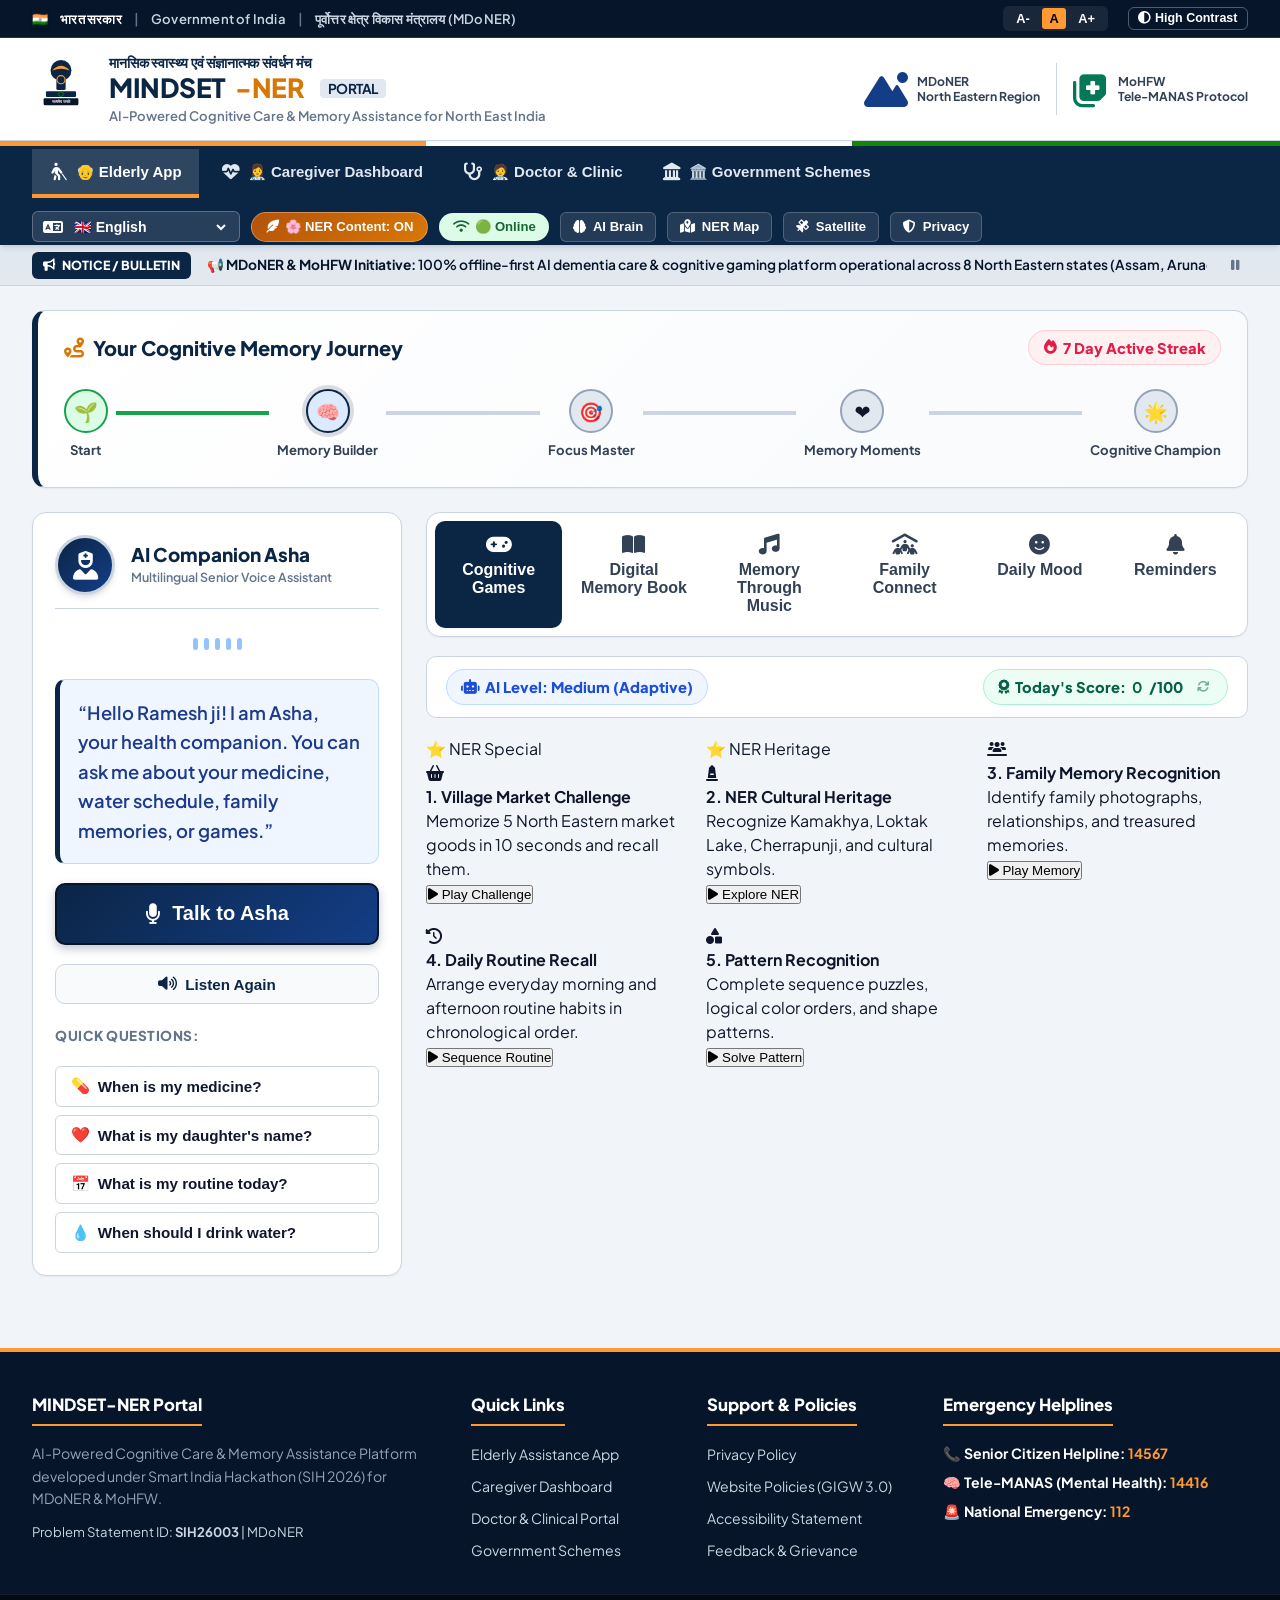
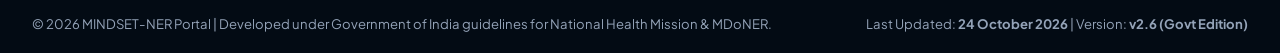
==== commit 5c5f7c4a: "feat: add universal multi-device responsive layout and netlify config" ====
--- a/static/index.html
+++ b/static/index.html
@@ -2,7 +2,11 @@
 <html lang="en">
 <head>
     <meta charset="UTF-8">
-    <meta name="viewport" content="width=device-width, initial-scale=1.0">
+    <meta name="viewport" content="width=device-width, initial-scale=1.0, maximum-scale=5.0, viewport-fit=cover">
+    <meta name="theme-color" content="#0b2545">
+    <meta name="mobile-web-app-capable" content="yes">
+    <meta name="apple-mobile-web-app-capable" content="yes">
+    <meta name="apple-mobile-web-app-status-bar-style" content="black-translucent">
     <title>MINDSET-NER | मानसिक स्वास्थ्य एवं संज्ञानात्मक संवर्धन पोर्टल | Government of India</title>
     <meta name="description" content="AI-Based Cognitive Gaming and Memory Assistance Platform for Elderly Dementia Patients in North Eastern Region (SIH26003 - MDoNER & MoHFW)">
     
@@ -19,7 +23,7 @@
     <link rel="alternate icon" type="image/x-icon" href="favicon.ico">
     
     <!-- Official Government Portal Stylesheet -->
-    <link rel="stylesheet" href="style.css?v=2.6">
+    <link rel="stylesheet" href="style.css?v=3.1">
 </head>
 <body>
     <!-- Skip to main content for screen readers (GIGW standard) -->
@@ -966,7 +970,7 @@
                 </div>
 
                 <!-- Two-Column Interactive AI Testing Labs -->
-                <div style="display: grid; grid-template-columns: repeat(auto-fit, minmax(360px, 1fr)); gap: 1.2rem;">
+                <div class="gov-modal-two-col-grid">
                     
                     <!-- Lab 1: Interactive Cognitive Difficulty Simulator -->
                     <div style="background: #f8fafc; border: 1.5px solid #cbd5e1; border-radius: 8px; padding: 1.2rem;">
@@ -993,7 +997,7 @@
                                 <input type="range" min="1.0" max="25.0" step="0.5" value="4.5" id="sim-lat-slider" oninput="runAdaptiveSimulation()" style="width: 100%;">
                             </div>
 
-                            <div style="display: grid; grid-template-columns: 1fr 1fr; gap: 0.6rem;">
+                            <div class="gov-modal-form-grid" style="gap: 0.6rem;">
                                 <div>
                                     <label style="display:block; margin-bottom: 3px;">गलतियां (Mistakes):</label>
                                     <select id="sim-mistakes-select" onchange="runAdaptiveSimulation()" class="gov-select" style="font-size: 0.85rem; padding: 6px 8px;">
@@ -1302,7 +1306,7 @@
                     <span style="font-size: 0.8rem; background: #e2e8f0; padding: 4px 8px; border-radius: 4px; font-weight: 700;">CONFIDENTIAL</span>
                 </div>
 
-                <div style="display: grid; grid-template-columns: 1fr 1fr; gap: 0.8rem; font-size: 0.92rem; margin-bottom: 1.2rem;">
+                <div class="gov-modal-info-grid" style="font-size: 0.92rem; margin-bottom: 1.2rem;">
                     <div><strong>Patient Name:</strong> Ramesh Sharma</div>
                     <div><strong>Patient ID:</strong> #p001 (Guwahati, Assam)</div>
                     <div><strong>Age / Gender:</strong> 74 Years / Male</div>
@@ -1394,7 +1398,7 @@
                         <input type="text" id="modal-family-name" class="gov-input" placeholder="उदा. सुनीता शर्मा / विक्रम / रिया" required>
                     </div>
 
-                    <div class="gov-form-group" style="display:grid; grid-template-columns: 1fr 1fr; gap: 0.8rem;">
+                    <div class="gov-form-group gov-modal-form-grid">
                         <div>
                             <label>मरीज से संबंध (Relationship) *</label>
                             <select id="modal-family-relation" class="gov-select" required>
@@ -1606,7 +1610,7 @@
     </div>
 
     <!-- Multilingual Translations and Application Engine -->
-    <script src="translations.js?v=2.6"></script>
-    <script src="app.js?v=2.6"></script>
+    <script src="translations.js?v=3.1"></script>
+    <script src="app.js?v=3.1"></script>
 </body>
 </html>
--- a/static/style.css
+++ b/static/style.css
@@ -142,17 +142,26 @@
     font-weight: 900 !important;
 }
 
-/* Base Styles */
-* {
+/* Base Styles & Universal Fluid Foundations */
+*, *::before, *::after {
     box-sizing: border-box;
     margin: 0;
     padding: 0;
     -webkit-font-smoothing: antialiased;
+    -moz-osx-font-smoothing: grayscale;
 }
 
 html {
     font-size: var(--base-font-size);
     scroll-behavior: smooth;
+    text-size-adjust: 100%;
+    -webkit-text-size-adjust: 100%;
+}
+
+html, body {
+    width: 100%;
+    max-width: 100%;
+    overflow-x: hidden;
 }
 
 body {
@@ -161,8 +170,18 @@
     font-family: var(--font-body);
     line-height: 1.5;
     min-height: 100vh;
+    min-height: -webkit-fill-available;
     display: flex;
     flex-direction: column;
+    padding-top: env(safe-area-inset-top, 0);
+    padding-bottom: env(safe-area-inset-bottom, 0);
+    padding-left: env(safe-area-inset-left, 0);
+    padding-right: env(safe-area-inset-right, 0);
+}
+
+img, svg, video, canvas, audio {
+    max-width: 100%;
+    height: auto;
 }
 
 /* Skip link for accessibility */
@@ -970,7 +989,7 @@
 /* Elderly Grid Layout */
 .elderly-main-grid {
     display: grid;
-    grid-template-columns: 370px 1fr;
+    grid-template-columns: minmax(300px, 370px) minmax(0, 1fr);
     gap: 1.5rem;
     align-items: start;
 }
@@ -1328,7 +1347,7 @@
 
 .elderly-subtab-btn {
     flex: 1;
-    min-width: 140px;
+    min-width: min(100%, 120px);
     padding: 0.85rem 0.6rem;
     border: none;
     border-radius: var(--radius-md);
@@ -1451,7 +1470,7 @@
    ========================================================================== */
 .games-cards-grid {
     display: grid;
-    grid-template-columns: repeat(auto-fill, minmax(240px, 1fr));
+    grid-template-columns: repeat(auto-fill, minmax(min(100%, 240px), 1fr));
     gap: 1.2rem;
 }
 
@@ -1632,7 +1651,8 @@
     border-radius: var(--radius-lg);
     color: var(--gov-navy);
     cursor: pointer;
-    min-width: 200px;
+    min-width: min(100%, 180px);
+    width: auto;
     box-shadow: var(--shadow-sm);
     transition: var(--transition-fast);
 }
@@ -1911,7 +1931,7 @@
 
 .dmb-thumbnails-grid {
     display: grid;
-    grid-template-columns: repeat(auto-fill, minmax(180px, 1fr));
+    grid-template-columns: repeat(auto-fill, minmax(min(100%, 160px), 1fr));
     gap: 1rem;
     margin-top: 1.5rem;
 }
@@ -2618,7 +2638,7 @@
 
 .briefing-stats-row {
     display: grid;
-    grid-template-columns: repeat(auto-fit, minmax(130px, 1fr));
+    grid-template-columns: repeat(auto-fit, minmax(min(100%, 120px), 1fr));
     gap: 1rem;
     margin: 1.2rem 0;
 }
@@ -2646,7 +2666,7 @@
 
 .cg-dashboard-grid {
     display: grid;
-    grid-template-columns: repeat(auto-fit, minmax(360px, 1fr));
+    grid-template-columns: repeat(auto-fit, minmax(min(100%, 340px), 1fr));
     gap: 1.5rem;
 }
 
@@ -2718,7 +2738,7 @@
    ========================================================================== */
 .doc-stats-grid {
     display: grid;
-    grid-template-columns: repeat(auto-fit, minmax(180px, 1fr));
+    grid-template-columns: repeat(auto-fit, minmax(min(100%, 160px), 1fr));
     gap: 1rem;
     margin: 1.5rem 0;
 }
@@ -2805,7 +2825,7 @@
    ========================================================================== */
 .schemes-grid {
     display: grid;
-    grid-template-columns: repeat(auto-fit, minmax(320px, 1fr));
+    grid-template-columns: repeat(auto-fit, minmax(min(100%, 300px), 1fr));
     gap: 1.5rem;
     margin-top: 1.2rem;
 }
@@ -2852,8 +2872,10 @@
     position: fixed;
     top: 0;
     left: 0;
-    width: 100vw;
-    height: 100vh;
+    right: 0;
+    bottom: 0;
+    width: 100%;
+    height: 100%;
     background: rgba(6, 21, 41, 0.75);
     backdrop-filter: blur(4px);
     z-index: 1000;
@@ -2945,7 +2967,28 @@
 }
 
 
-/* Form Styles inside Modals */
+/* Form Styles & Responsive Grids inside Modals */
+.gov-modal-two-col-grid {
+    display: grid;
+    grid-template-columns: repeat(auto-fit, minmax(min(100%, 300px), 1fr));
+    gap: 1.2rem;
+}
+
+.gov-modal-form-grid,
+.gov-modal-info-grid {
+    display: grid;
+    grid-template-columns: 1fr 1fr;
+    gap: 0.8rem;
+}
+
+@media (max-width: 600px) {
+    .gov-modal-two-col-grid,
+    .gov-modal-form-grid,
+    .gov-modal-info-grid {
+        grid-template-columns: 1fr !important;
+    }
+}
+
 .gov-form-group {
     margin-bottom: 1rem;
 }
@@ -3098,65 +3141,1037 @@
 }
 
 /* ==========================================================================
-   16. RESPONSIVE DESIGN (Tablets & Mobile)
+   16. COMPREHENSIVE MULTI-DEVICE RESPONSIVE SYSTEM (GIGW 3.0 & WCAG AAA)
+   Auto-adjusts across: Laptops, Tablets, Large/Small Phones, and Foldables
    ========================================================================== */
-@media (max-width: 1100px) {
+
+/* --------------------------------------------------------------------------
+   A. Small Laptops, Netbooks & Tablets Landscape (max-width: 1200px)
+   -------------------------------------------------------------------------- */
+@media (max-width: 1200px) {
+    .main-content, .gov-header-inner, .gov-navbar-inner, .gov-top-strip-inner, .gov-bulletin-inner, .gov-footer-top, .gov-footer-bottom-inner {
+        padding-left: 1.25rem;
+        padding-right: 1.25rem;
+    }
+    
+    .elderly-main-grid {
+        grid-template-columns: 310px minmax(0, 1fr);
+        gap: 1.2rem;
+    }
+    
+    .brand-title-en {
+        font-size: 1.45rem;
+    }
+    
+    .cg-dashboard-grid {
+        grid-template-columns: repeat(auto-fit, minmax(min(100%, 300px), 1fr));
+        gap: 1.2rem;
+    }
+    
+    .gov-footer-top {
+        grid-template-columns: 1.5fr 1fr 1fr 1.2fr;
+        gap: 1.5rem;
+    }
+}
+
+/* --------------------------------------------------------------------------
+   B. Tablets Landscape & Compact Screens (max-width: 1024px)
+   -------------------------------------------------------------------------- */
+@media (max-width: 1024px) {
     .elderly-main-grid {
         grid-template-columns: 1fr;
-    }
+        gap: 1.2rem;
+    }
+    
+    .asha-voice-panel {
+        padding: 1.2rem;
+    }
+    
+    /* On stacked layout, show quick prompts in a compact responsive grid */
+    .quick-prompt-buttons {
+        display: grid;
+        grid-template-columns: repeat(auto-fit, minmax(200px, 1fr));
+        gap: 0.6rem;
+    }
+    
     .gov-footer-top {
         grid-template-columns: 1fr 1fr;
-    }
-}
-
+        gap: 2rem 1.5rem;
+    }
+    
+    .header-gov-badges {
+        gap: 0.8rem;
+    }
+    
+    .partner-logo-seal {
+        padding-left: 0.8rem;
+    }
+}
+
+/* --------------------------------------------------------------------------
+   C. Tablets Portrait & Large Mobile / Phablets (max-width: 768px)
+   -------------------------------------------------------------------------- */
 @media (max-width: 768px) {
-    .gov-top-strip, .gov-main-header, .gov-navbar, .main-content {
+    /* Global Container Padding */
+    .gov-top-strip, .gov-main-header, .gov-navbar, .main-content, .gov-bulletin-bar {
         padding-left: 1rem;
         padding-right: 1rem;
     }
+
+    /* 1. Top Strip */
+    .gov-top-strip {
+        padding-top: 0.4rem;
+        padding-bottom: 0.4rem;
+    }
+    
+    .gov-top-strip-inner {
+        flex-direction: column;
+        align-items: flex-start;
+        gap: 0.4rem;
+    }
+    
+    .gov-emblem-text {
+        font-size: 0.78rem;
+        flex-wrap: wrap;
+        gap: 0.4rem;
+    }
+    
+    .gov-top-actions {
+        width: 100%;
+        justify-content: space-between;
+        gap: 0.5rem;
+    }
+    
+    /* 2. Main Header */
+    .gov-main-header {
+        padding: 0.75rem 1rem;
+    }
     
     .gov-header-inner {
         flex-direction: column;
-        align-items: flex-start;
-        gap: 0.8rem;
+        align-items: stretch;
+        gap: 0.85rem;
+    }
+    
+    .brand-section {
+        gap: 0.85rem;
+    }
+    
+    .national-emblem-svg {
+        width: 46px;
+        height: 58px;
     }
     
     .brand-title-en {
-        font-size: 1.35rem;
+        font-size: 1.3rem;
+        line-height: 1.2;
+    }
+    
+    .brand-title-hi {
+        font-size: 0.82rem;
+    }
+    
+    .brand-tagline {
+        font-size: 0.76rem;
     }
     
     .header-gov-badges {
         width: 100%;
-        justify-content: space-between;
+        display: flex;
+        flex-wrap: wrap;
+        align-items: center;
+        justify-content: flex-start;
+        gap: 0.6rem;
+    }
+    
+    .partner-logo-seal {
+        border-left: none;
+        padding-left: 0;
+    }
+    
+    .seal-icon {
+        font-size: 1.8rem;
+    }
+
+    /* 3. Navigation Bar */
+    .gov-navbar {
+        padding: 0 1rem;
     }
     
     .gov-navbar-inner {
         flex-direction: column;
         align-items: stretch;
-        padding: 0.5rem 0;
+        padding: 0.4rem 0;
+        gap: 0.5rem;
     }
     
     .main-portal-tabs {
         width: 100%;
+        display: flex;
+        overflow-x: auto;
+        -webkit-overflow-scrolling: touch;
+        scroll-snap-type: x mandatory;
+        padding-bottom: 2px;
+        scrollbar-width: none;
     }
     
     .portal-nav-btn {
-        padding: 0.75rem 1rem;
-        font-size: 0.88rem;
+        padding: 0.65rem 0.85rem;
+        font-size: 0.86rem;
+        flex-shrink: 0;
+        scroll-snap-align: start;
+        white-space: nowrap;
     }
     
     .nav-actions-group {
         width: 100%;
+        display: flex;
+        flex-wrap: wrap;
+        align-items: center;
+        gap: 0.45rem;
+        overflow-x: visible;
+        padding-bottom: 0.2rem;
+    }
+    
+    .tools-quick-btn {
+        padding: 0.35rem 0.6rem;
+        font-size: 0.78rem;
+        flex-shrink: 0;
+    }
+
+    /* 4. Bulletin Marquee */
+    .gov-bulletin-bar {
+        padding: 0.35rem 1rem;
+    }
+    
+    .bulletin-label {
+        font-size: 0.74rem;
+        padding: 0.2rem 0.55rem;
+    }
+    
+    .bulletin-content {
+        font-size: 0.82rem;
+    }
+
+    /* 5. Elderly Journey Banner */
+    .elderly-journey-banner {
+        padding: 1rem 1.1rem;
+        border-left-width: 4px;
+        margin-bottom: 1rem;
+    }
+    
+    .journey-top-row {
+        flex-direction: column;
+        align-items: flex-start;
+        gap: 0.5rem;
+    }
+    
+    .journey-top-row h3 {
+        font-size: 1.15rem;
+    }
+    
+    .streak-pill {
+        font-size: 0.85rem;
+        padding: 0.25rem 0.75rem;
+    }
+    
+    .journey-nodes-bar {
         overflow-x: auto;
-        padding-bottom: 0.4rem;
-    }
-    
+        -webkit-overflow-scrolling: touch;
+        padding: 0.5rem 0.2rem;
+        width: 100%;
+        gap: 0.2rem;
+    }
+    
+    .j-node .j-circle {
+        width: 38px;
+        height: 38px;
+        font-size: 1.05rem;
+    }
+    
+    .j-node .j-label {
+        font-size: 0.76rem;
+        white-space: nowrap;
+    }
+    
+    .j-track-line {
+        min-width: 20px;
+        margin: 0 0.3rem;
+        margin-bottom: 1.2rem;
+    }
+
+    /* 6. Elderly Subtabs Navigation */
+    .elderly-tabs-strip {
+        padding: 0.4rem;
+        gap: 0.4rem;
+        overflow-x: auto;
+        -webkit-overflow-scrolling: touch;
+        scroll-snap-type: x mandatory;
+    }
+    
+    .elderly-subtab-btn {
+        min-width: 110px;
+        padding: 0.7rem 0.5rem;
+        font-size: 0.88rem;
+        flex-shrink: 0;
+        scroll-snap-align: start;
+    }
+    
+    .elderly-subtab-btn i {
+        font-size: 1.15rem;
+    }
+
+    /* 7. Hub Status Header */
+    .hub-status-header {
+        flex-direction: column;
+        align-items: stretch;
+        gap: 0.6rem;
+        padding: 0.75rem 1rem;
+    }
+    
+    .status-badge {
+        justify-content: center;
+        font-size: 0.88rem;
+    }
+
+    /* 8. Cognitive Games Grid & Arena */
+    .games-cards-grid {
+        grid-template-columns: repeat(auto-fit, minmax(min(100%, 220px), 1fr));
+        gap: 1rem;
+    }
+    
+    .game-hub-card {
+        padding: 1.2rem 1rem;
+    }
+    
+    .active-game-arena-box {
+        padding: 1.2rem 1rem;
+        gap: 1.2rem;
+    }
+    
+    .arena-top-controls {
+        flex-wrap: wrap;
+        gap: 0.6rem;
+    }
+    
+    .game-stage-viewport {
+        padding: 1.5rem 1rem;
+        min-height: 220px;
+    }
+    
+    .game-options-container {
+        display: grid;
+        grid-template-columns: repeat(auto-fit, minmax(min(100%, 160px), 1fr));
+        gap: 0.75rem;
+        width: 100%;
+    }
+    
+    .game-choice-btn {
+        min-width: 0;
+        width: 100%;
+        padding: 0.9rem 1rem;
+        font-size: 1.1rem;
+    }
+
+    /* 9. Digital Memory Book */
+    .dmb-showcase-card {
+        padding: 1.2rem 1rem;
+    }
+    
+    .dmb-showcase-img {
+        width: 180px;
+        height: 180px;
+    }
+    
+    .dmb-qa-box {
+        padding: 1.1rem;
+    }
+    
+    .dmb-qa-box p {
+        font-size: 1.18rem;
+    }
+    
+    .dmb-thumbnails-grid {
+        grid-template-columns: repeat(auto-fill, minmax(min(100%, 140px), 1fr));
+        gap: 0.8rem;
+    }
+
+    /* 10. Caregiver Dashboard View */
     .cg-patient-strip {
         flex-direction: column;
-        align-items: flex-start;
+        align-items: stretch;
+        gap: 1rem;
+        padding: 1.2rem;
+    }
+    
+    .cg-score-box {
+        width: 100%;
+        justify-content: flex-start;
+    }
+    
+    .cg-briefing-alert {
+        padding: 1.2rem 1rem;
+    }
+    
+    .briefing-stats-row {
+        grid-template-columns: repeat(auto-fit, minmax(min(100%, 110px), 1fr));
+        gap: 0.75rem;
+    }
+    
+    .cg-dashboard-grid {
+        grid-template-columns: 1fr;
+        gap: 1.2rem;
+    }
+
+    /* 11. Doctor View */
+    .doc-stats-grid {
+        grid-template-columns: repeat(2, 1fr);
+        gap: 0.85rem;
+    }
+    
+    .doc-stat-card {
+        padding: 1rem 0.6rem;
+    }
+    
+    .doc-stat-card .num {
+        font-size: 1.6rem;
+    }
+
+    /* 12. Schemes Grid */
+    .schemes-grid {
+        grid-template-columns: 1fr;
+        gap: 1.2rem;
+    }
+
+    /* 13. Modals & Dialogs */
+    .gov-modal-backdrop {
+        padding: 0.75rem;
+    }
+    
+    .gov-modal-dialog {
+        max-height: 92vh;
+        width: 100%;
+        border-radius: 12px;
+    }
+    
+    .gov-modal-header {
+        padding: 0.85rem 1.1rem;
+    }
+    
+    .gov-modal-body {
+        padding: 1.2rem 1rem;
+    }
+    
+    .gov-modal-footer {
+        padding: 0.85rem 1rem;
+        flex-wrap: wrap;
+    }
+
+    /* 14. Toast Notification */
+    .gov-toast {
+        right: 14px;
+        left: 14px;
+        bottom: 14px;
+        width: auto;
+        max-width: calc(100vw - 28px);
+        justify-content: center;
+        text-align: center;
+        padding: 0.85rem 1.2rem;
+        font-size: 0.88rem;
+    }
+
+    /* 15. Footer */
+    .gov-footer {
+        margin-top: 2.5rem;
     }
     
     .gov-footer-top {
         grid-template-columns: 1fr;
-    }
-}
+        gap: 1.8rem;
+        padding: 2rem 1rem 1.2rem 1rem;
+    }
+    
+    .gov-footer-bottom {
+        padding: 1rem;
+    }
+    
+    .gov-footer-bottom-inner {
+        flex-direction: column;
+        align-items: center;
+        text-align: center;
+        gap: 0.6rem;
+    }
+}
+
+/* --------------------------------------------------------------------------
+   D. Standard Mobile Devices & Handhelds (max-width: 480px)
+   -------------------------------------------------------------------------- */
+@media (max-width: 480px) {
+    /* Global Container Spacing */
+    .gov-top-strip, .gov-main-header, .gov-navbar, .main-content, .gov-bulletin-bar {
+        padding-left: 0.75rem;
+        padding-right: 0.75rem;
+    }
+    
+    .main-content {
+        padding-top: 0.85rem;
+        padding-bottom: 1.2rem;
+    }
+
+    /* 1. Top Strip */
+    .gov-top-strip {
+        padding-top: 0.35rem;
+        padding-bottom: 0.35rem;
+    }
+    
+    .gov-emblem-text {
+        font-size: 0.72rem;
+        line-height: 1.35;
+    }
+    
+    .helpline-pill {
+        font-size: 0.72rem;
+        padding: 0.15rem 0.5rem;
+    }
+    
+    .accessibility-tools .a-btn {
+        padding: 0.15rem 0.35rem;
+        font-size: 0.74rem;
+    }
+    
+    .contrast-btn {
+        font-size: 0.72rem;
+        padding: 0.15rem 0.5rem;
+    }
+
+    /* 2. Brand Header */
+    .gov-main-header {
+        padding: 0.65rem 0.75rem;
+    }
+    
+    .brand-section {
+        gap: 0.65rem;
+    }
+    
+    .national-emblem-svg {
+        width: 38px;
+        height: 48px;
+    }
+    
+    .brand-title-hi {
+        font-size: 0.78rem;
+    }
+    
+    .brand-title-en {
+        font-size: 1.15rem;
+        gap: 0.4rem;
+    }
+    
+    .brand-tagline {
+        font-size: 0.72rem;
+        line-height: 1.3;
+    }
+    
+    .header-gov-badges {
+        gap: 0.4rem;
+    }
+    
+    .sih-badge {
+        padding: 0.3rem 0.6rem;
+    }
+    
+    .sih-badge-title {
+        font-size: 0.72rem;
+    }
+    
+    .sih-badge-code {
+        font-size: 0.68rem;
+    }
+    
+    .seal-icon {
+        font-size: 1.5rem;
+    }
+    
+    .seal-text {
+        font-size: 0.68rem;
+        line-height: 1.2;
+    }
+
+    /* 3. Navigation */
+    .gov-navbar {
+        padding: 0 0.75rem;
+    }
+    
+    .portal-nav-btn {
+        padding: 0.55rem 0.65rem;
+        font-size: 0.8rem;
+        gap: 0.35rem;
+    }
+    
+    .portal-nav-btn i {
+        font-size: 0.95rem;
+    }
+    
+    .nav-actions-group {
+        gap: 0.35rem;
+    }
+    
+    .lang-selector-gov {
+        padding: 0.25rem 0.5rem;
+    }
+    
+    .lang-selector-gov select {
+        font-size: 0.78rem;
+    }
+    
+    .ner-toggle-gov, .network-pill-gov {
+        padding: 0.3rem 0.6rem;
+        font-size: 0.74rem;
+    }
+    
+    .tools-quick-btn {
+        padding: 0.3rem 0.5rem;
+        font-size: 0.74rem;
+    }
+
+    /* 4. Bulletin Marquee */
+    .gov-bulletin-bar {
+        padding: 0.35rem 0.75rem;
+    }
+    
+    .bulletin-label {
+        font-size: 0.7rem;
+        padding: 0.2rem 0.5rem;
+    }
+    
+    .bulletin-content {
+        font-size: 0.76rem;
+    }
+
+    /* 5. Elderly Journey Banner */
+    .elderly-journey-banner {
+        padding: 0.85rem 0.75rem;
+        margin-bottom: 0.85rem;
+    }
+    
+    .journey-top-row h3 {
+        font-size: 1.05rem;
+    }
+    
+    .streak-pill {
+        font-size: 0.78rem;
+        padding: 0.2rem 0.6rem;
+    }
+    
+    .j-node .j-circle {
+        width: 34px;
+        height: 34px;
+        font-size: 0.95rem;
+    }
+    
+    .j-node .j-label {
+        font-size: 0.7rem;
+    }
+    
+    .j-track-line {
+        height: 3px;
+        margin-bottom: 1rem;
+    }
+
+    /* 6. Asha Voice Panel */
+    .asha-voice-panel {
+        padding: 1rem 0.85rem;
+        gap: 0.9rem;
+    }
+    
+    .asha-avatar {
+        width: 50px;
+        height: 50px;
+        font-size: 1.5rem;
+    }
+    
+    .asha-info h2 {
+        font-size: 1.05rem;
+    }
+    
+    .asha-speech-bubble {
+        padding: 0.85rem;
+    }
+    
+    .asha-speech-bubble p {
+        font-size: 1rem;
+        line-height: 1.5;
+    }
+    
+    .gov-mic-btn {
+        padding: 0.9rem;
+        font-size: 1.1rem;
+    }
+    
+    .quick-prompt-buttons {
+        display: flex;
+        flex-direction: column;
+        gap: 0.45rem;
+    }
+    
+    .prompt-btn {
+        font-size: 0.85rem;
+        padding: 0.55rem 0.75rem;
+    }
+
+    /* 7. Elderly Subtabs */
+    .elderly-tabs-strip {
+        padding: 0.3rem;
+        gap: 0.3rem;
+    }
+    
+    .elderly-subtab-btn {
+        min-width: 95px;
+        padding: 0.55rem 0.35rem;
+        font-size: 0.8rem;
+        gap: 0.25rem;
+    }
+    
+    .elderly-subtab-btn i {
+        font-size: 1.05rem;
+    }
+    
+    /* 8. Games & Active Arena */
+    .games-cards-grid {
+        grid-template-columns: 1fr;
+        gap: 0.85rem;
+    }
+    
+    .game-icon-hero {
+        font-size: 2.3rem;
+        margin-bottom: 0.4rem;
+    }
+    
+    .game-hub-card h3 {
+        font-size: 1.1rem;
+    }
+    
+    .game-hub-card p {
+        font-size: 0.85rem;
+        margin-bottom: 0.9rem;
+    }
+    
+    .game-play-action-btn {
+        font-size: 0.95rem;
+        padding: 0.65rem;
+    }
+    
+    .active-game-arena-box {
+        padding: 1rem 0.75rem;
+        gap: 0.9rem;
+    }
+    
+    .arena-top-controls {
+        gap: 0.4rem;
+    }
+    
+    .arena-back-btn {
+        padding: 0.45rem 0.75rem;
+        font-size: 0.85rem;
+    }
+    
+    .arena-round-pill {
+        padding: 0.3rem 0.6rem;
+        font-size: 0.8rem;
+    }
+    
+    .arena-timer {
+        font-size: 1.1rem;
+        padding: 0.25rem 0.6rem;
+    }
+    
+    .game-stage-viewport {
+        min-height: 190px;
+        padding: 1.2rem 0.6rem;
+    }
+    
+    .game-options-container {
+        display: flex;
+        flex-direction: column;
+        gap: 0.6rem;
+    }
+    
+    .game-choice-btn {
+        width: 100%;
+        min-width: 0;
+        padding: 0.85rem 0.85rem;
+        font-size: 1.05rem;
+    }
+
+    /* 9. Digital Memory Book */
+    .dmb-showcase-card {
+        padding: 1rem 0.75rem;
+    }
+    
+    .dmb-showcase-img {
+        width: 145px;
+        height: 145px;
+        border-width: 3.5px;
+    }
+    
+    .dmb-qa-box {
+        padding: 0.9rem 0.75rem;
+    }
+    
+    .dmb-qa-box h4 {
+        font-size: 1rem;
+    }
+    
+    .dmb-qa-box p {
+        font-size: 1.05rem;
+        margin-bottom: 0.85rem;
+    }
+    
+    .dmb-carousel-nav {
+        gap: 0.5rem;
+    }
+    
+    .dmb-nav-btn {
+        padding: 0.5rem 0.8rem;
+        font-size: 0.85rem;
+        flex: 1;
+    }
+    
+    .dmb-thumbnails-grid {
+        grid-template-columns: repeat(2, 1fr);
+        gap: 0.6rem;
+    }
+
+    /* 10. Caregiver View */
+    .cg-patient-strip {
+        padding: 1rem 0.85rem;
+        gap: 0.85rem;
+    }
+    
+    .cg-patient-card, .cg-caregiver-card {
+        width: 100%;
+        padding: 0.65rem 0.85rem;
+    }
+    
+    .cg-avatar-wrapper {
+        width: 48px;
+        height: 48px;
+        min-width: 48px;
+    }
+    
+    .cg-patient-avatar, .cg-caregiver-avatar {
+        font-size: 1.3rem;
+    }
+    
+    .cg-patient-info h2 {
+        font-size: 1rem;
+    }
+    
+    .cg-score-box {
+        width: 100%;
+        gap: 0.75rem;
+    }
+    
+    .cg-circle-score {
+        width: 50px;
+        height: 50px;
+        font-size: 1rem;
+    }
+    
+    .cg-briefing-alert {
+        padding: 1rem 0.85rem;
+    }
+    
+    .briefing-stats-row {
+        grid-template-columns: repeat(2, 1fr);
+        gap: 0.5rem;
+    }
+    
+    .b-stat-chip {
+        padding: 0.6rem 0.3rem;
+    }
+    
+    .b-stat-chip .lbl {
+        font-size: 0.72rem;
+    }
+    
+    .b-stat-chip strong {
+        font-size: 1.05rem;
+    }
+    
+    .metric-row {
+        flex-direction: column;
+        align-items: flex-start;
+        gap: 0.3rem;
+        font-size: 0.88rem;
+    }
+    
+    .metric-label {
+        width: 100%;
+    }
+    
+    .progress-track-gov {
+        width: 100%;
+        height: 10px;
+    }
+    
+    .care-circle-list {
+        grid-template-columns: 1fr;
+    }
+
+    /* 11. Doctor View */
+    .doc-stats-grid {
+        grid-template-columns: repeat(2, 1fr);
+        gap: 0.6rem;
+    }
+    
+    .doc-stat-card {
+        padding: 0.75rem 0.4rem;
+    }
+    
+    .doc-stat-card .num {
+        font-size: 1.4rem;
+    }
+
+    /* 12. Modals */
+    .gov-modal-backdrop {
+        padding: 0.5rem;
+    }
+    
+    .gov-modal-dialog {
+        max-height: 94vh;
+        width: 100%;
+        border-radius: 10px;
+    }
+    
+    .gov-modal-header {
+        padding: 0.75rem 0.9rem;
+    }
+    
+    .gov-modal-header h3 {
+        font-size: 1rem;
+    }
+    
+    .gov-modal-body {
+        padding: 1rem 0.85rem;
+        font-size: 0.9rem;
+    }
+    
+    .gov-modal-footer {
+        padding: 0.75rem 0.85rem;
+        gap: 0.5rem;
+    }
+    
+    .gov-modal-footer button {
+        flex: 1 1 auto;
+        justify-content: center;
+    }
+
+    /* 13. Footer */
+    .gov-footer {
+        margin-top: 2rem;
+    }
+    
+    .gov-footer-top {
+        padding: 1.5rem 0.75rem 1rem 0.75rem;
+        gap: 1.2rem;
+    }
+    
+    .footer-col h4 {
+        font-size: 0.95rem;
+        margin-bottom: 0.6rem;
+    }
+    
+    .footer-col p, .footer-links-list a {
+        font-size: 0.82rem;
+    }
+    
+    .gov-footer-bottom {
+        padding: 0.85rem 0.75rem;
+    }
+    
+    .gov-footer-bottom-inner {
+        font-size: 0.75rem;
+    }
+}
+
+/* --------------------------------------------------------------------------
+   E. Ultra-Narrow Smartphones & Feature Displays (max-width: 360px)
+   -------------------------------------------------------------------------- */
+@media (max-width: 360px) {
+    html {
+        font-size: 14px;
+    }
+    
+    .gov-top-strip, .gov-main-header, .gov-navbar, .main-content, .gov-bulletin-bar {
+        padding-left: 0.5rem;
+        padding-right: 0.5rem;
+    }
+    
+    .brand-title-en {
+        font-size: 1.05rem;
+    }
+    
+    .elderly-subtab-btn {
+        min-width: 85px;
+        font-size: 0.75rem;
+    }
+    
+    .briefing-stats-row {
+        grid-template-columns: 1fr 1fr;
+    }
+    
+    .doc-stats-grid {
+        grid-template-columns: 1fr 1fr;
+    }
+    
+    .dmb-thumbnails-grid {
+        grid-template-columns: 1fr;
+    }
+}
+
+/* --------------------------------------------------------------------------
+   F. Mobile Landscape Orientation (max-height: 500px and orientation: landscape)
+   -------------------------------------------------------------------------- */
+@media (max-height: 500px) and (orientation: landscape) {
+    .gov-navbar {
+        position: static;
+    }
+    
+    .gov-modal-dialog {
+        max-height: 86vh;
+    }
+    
+    .game-stage-viewport {
+        min-height: 160px;
+        padding: 1rem;
+    }
+}
+
+/* --------------------------------------------------------------------------
+   G. Touch Targets & Accessibility Enhancements (WCAG AAA)
+   -------------------------------------------------------------------------- */
+@media (hover: none) and (pointer: coarse) {
+    /* Ensure minimum touch target size of 44px for accessibility */
+    .portal-nav-btn,
+    .elderly-subtab-btn,
+    .game-play-action-btn,
+    .game-choice-btn,
+    .btn-primary-gov,
+    .btn-secondary-gov,
+    .prompt-btn,
+    .gov-mic-btn {
+        min-height: 44px;
+    }
+    
+    /* Smooth touch scrolling momentum */
+    .main-portal-tabs,
+    .nav-actions-group,
+    .elderly-tabs-strip,
+    .journey-nodes-bar,
+    .doc-table-wrap,
+    .gov-modal-body,
+    .gov-modal-dialog {
+        -webkit-overflow-scrolling: touch;
+    }
+}
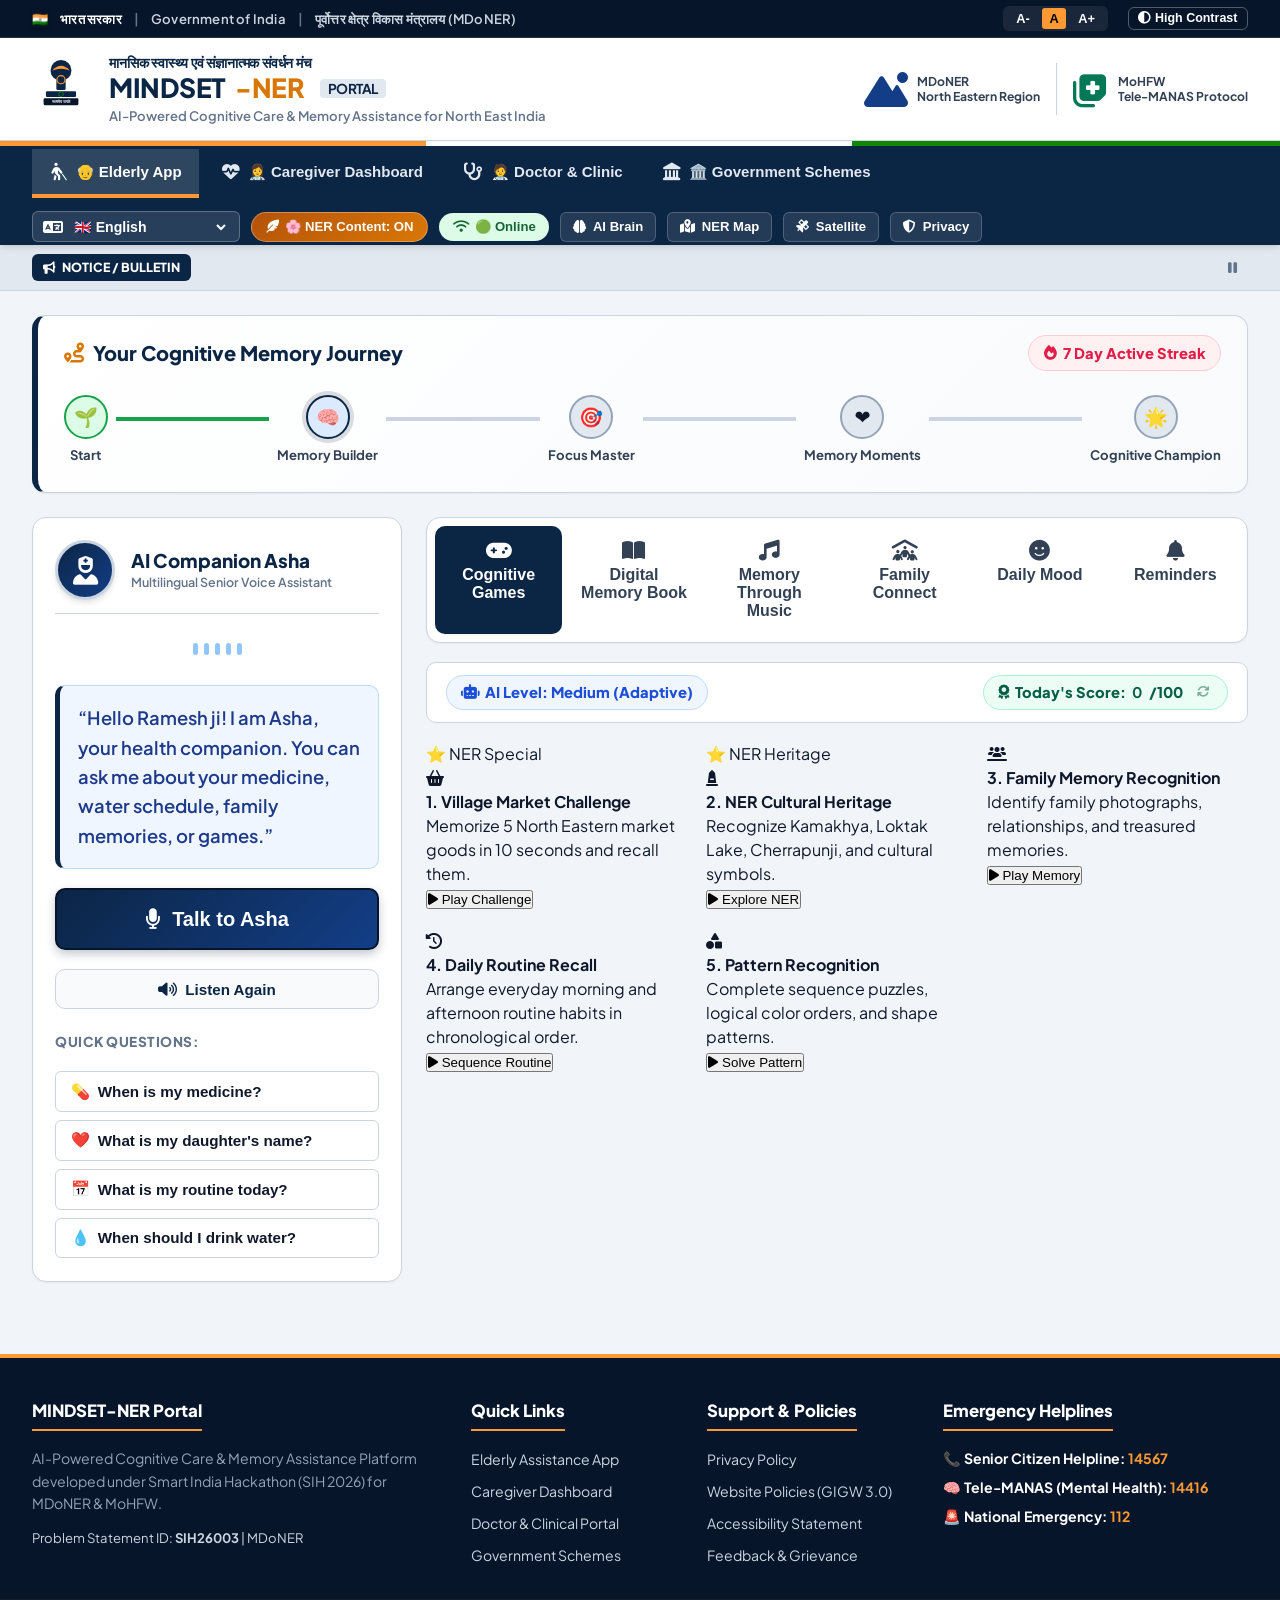
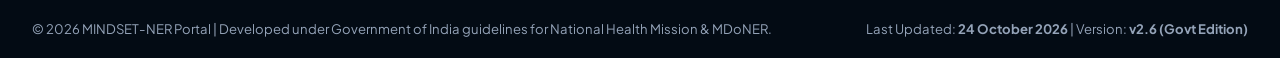
==== commit 7556ea6a: "feat: enable smooth continuous right-to-left sliding marquee for bulletin notice" ====
--- a/static/index.html
+++ b/static/index.html
@@ -23,7 +23,7 @@
     <link rel="alternate icon" type="image/x-icon" href="favicon.ico">
     
     <!-- Official Government Portal Stylesheet -->
-    <link rel="stylesheet" href="style.css?v=3.1">
+    <link rel="stylesheet" href="style.css?v=3.2">
 </head>
 <body>
     <!-- Skip to main content for screen readers (GIGW standard) -->
@@ -200,7 +200,7 @@
                     📢 <strong>MDoNER & MoHFW Initiative:</strong> 100% offline-first AI dementia care & cognitive gaming platform operational across 8 North Eastern states (Assam, Arunachal, Manipur, Meghalaya, Mizoram, Nagaland, Sikkim, Tripura).
                 </span>
             </div>
-            <button class="bulletin-pause-btn" id="btn-pause-marquee" onclick="toggleMarqueePause()" title="Pause/Play Marquee">
+            <button class="bulletin-pause-btn" id="btn-pause-marquee" onclick="toggleMarqueePause()" title="Pause/Play Marquee" aria-label="Pause or Play Marquee">
                 <i class="fa-solid fa-pause"></i>
             </button>
         </div>
@@ -1611,6 +1611,6 @@
 
     <!-- Multilingual Translations and Application Engine -->
     <script src="translations.js?v=3.1"></script>
-    <script src="app.js?v=3.1"></script>
+    <script src="app.js?v=3.2"></script>
 </body>
 </html>
--- a/static/style.css
+++ b/static/style.css
@@ -651,12 +651,43 @@
     overflow: hidden;
     white-space: nowrap;
     position: relative;
+    display: flex;
+    align-items: center;
 }
 
 .bulletin-content {
     display: inline-block;
     color: var(--gov-navy-dark);
     font-weight: 600;
+    white-space: nowrap;
+    padding-left: 100%;
+    animation: marqueeScroll 28s linear infinite;
+    will-change: transform;
+}
+
+/* Pause on hover, focus, or when user toggles pause */
+.bulletin-marquee:hover .bulletin-content,
+.bulletin-marquee:focus-within .bulletin-content,
+.bulletin-marquee.paused .bulletin-content,
+.bulletin-content.paused {
+    animation-play-state: paused !important;
+}
+
+@keyframes marqueeScroll {
+    0% {
+        transform: translate3d(0, 0, 0);
+    }
+    100% {
+        transform: translate3d(-100%, 0, 0);
+    }
+}
+
+@media (prefers-reduced-motion: reduce) {
+    .bulletin-content {
+        animation: none !important;
+        padding-left: 0 !important;
+        white-space: normal !important;
+    }
 }
 
 .bulletin-pause-btn {
@@ -664,11 +695,19 @@
     border: none;
     color: var(--text-muted);
     cursor: pointer;
-    padding: 0.2rem 0.5rem;
-    font-size: 0.85rem;
+    padding: 0.25rem 0.6rem;
+    font-size: 0.9rem;
+    display: inline-flex;
+    align-items: center;
+    justify-content: center;
+    min-width: 32px;
+    min-height: 32px;
+    border-radius: var(--radius-sm);
+    transition: all var(--transition-fast);
 }
 .bulletin-pause-btn:hover {
     color: var(--gov-navy);
+    background: rgba(0, 0, 0, 0.06);
 }
 
 /* ==========================================================================
